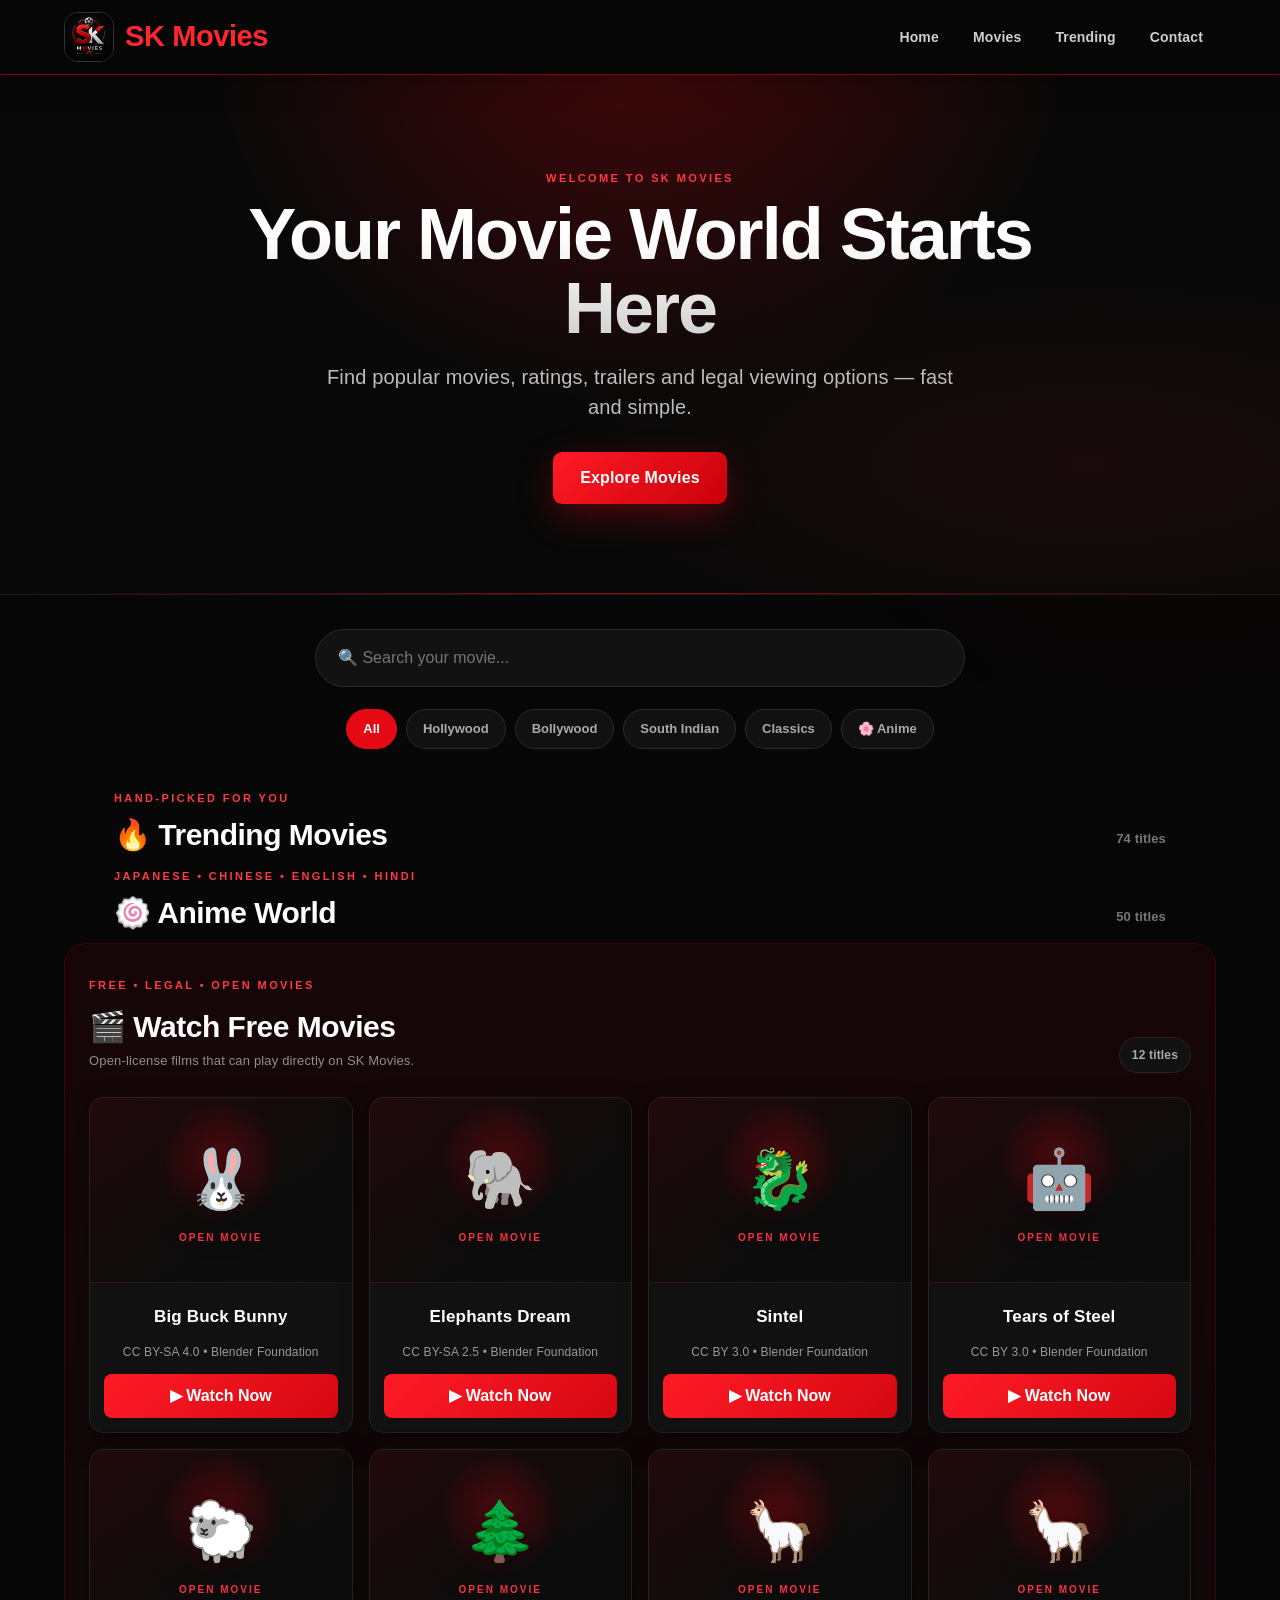
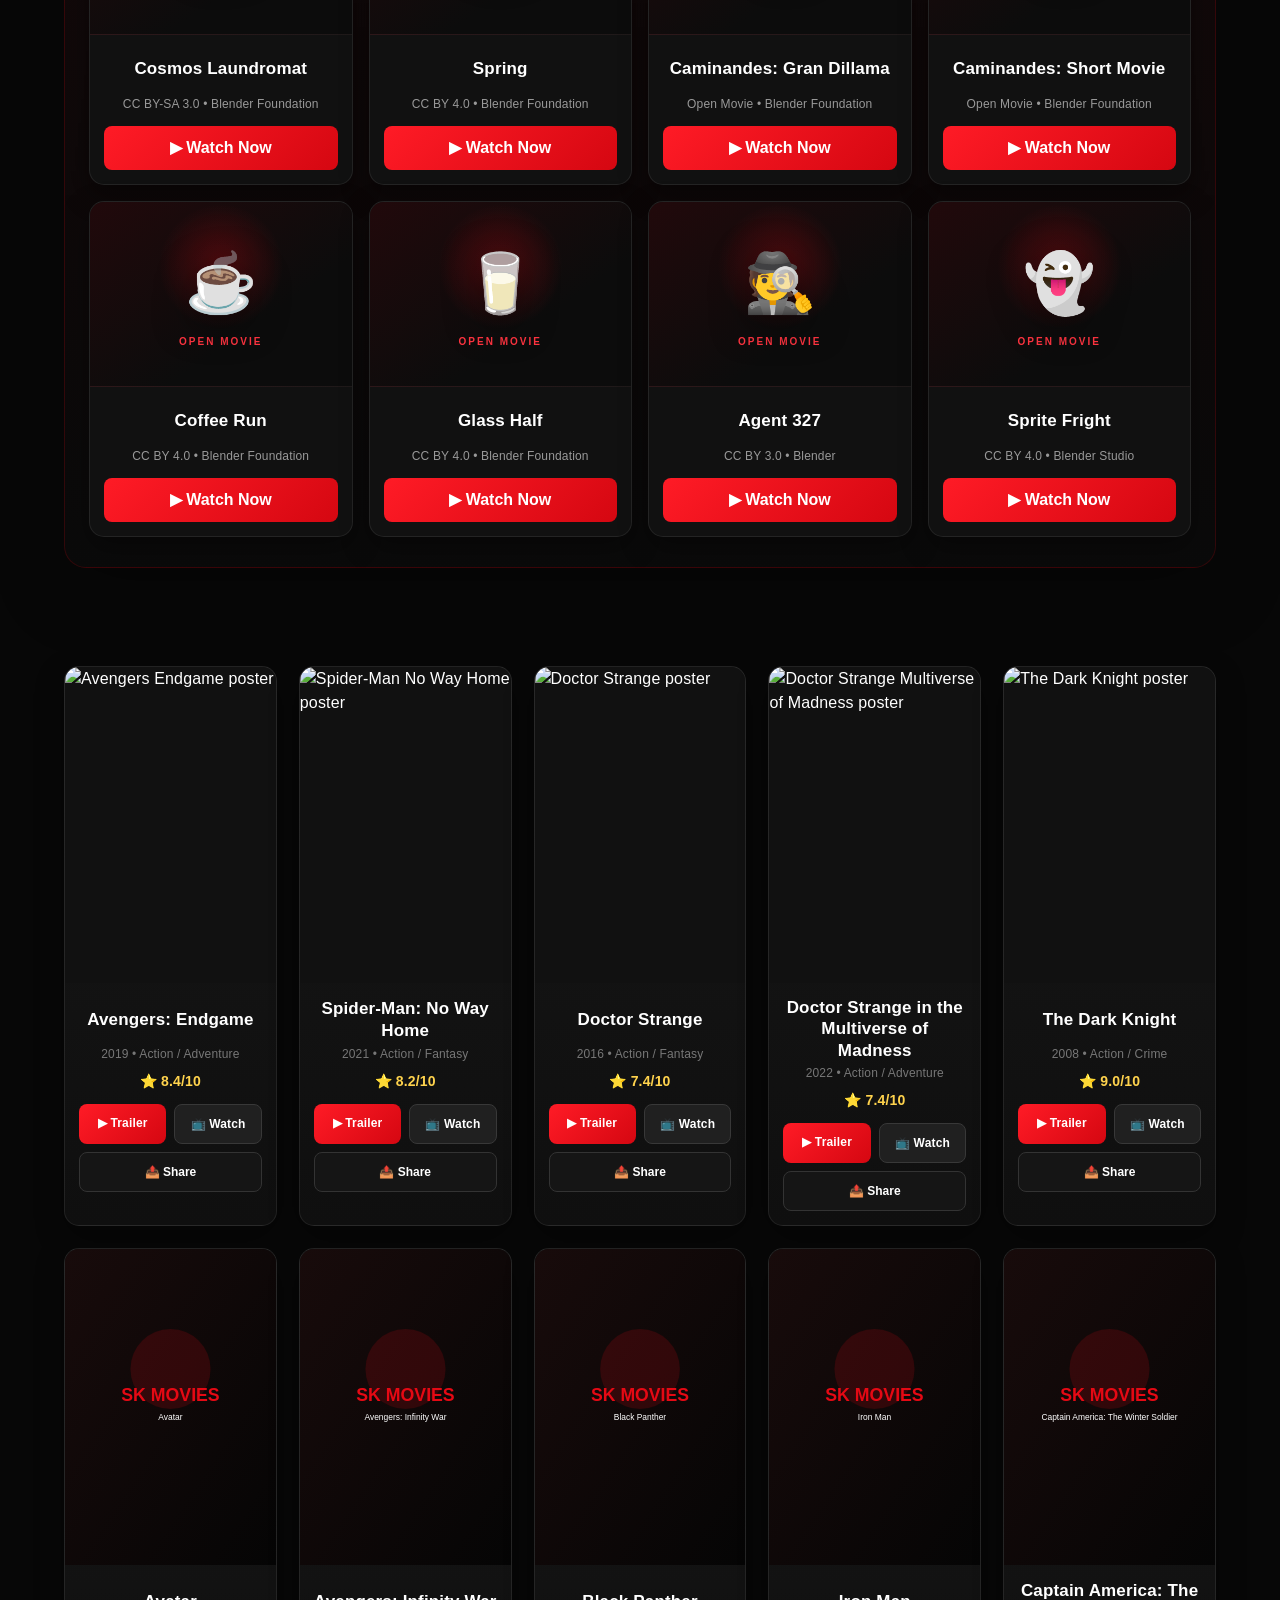
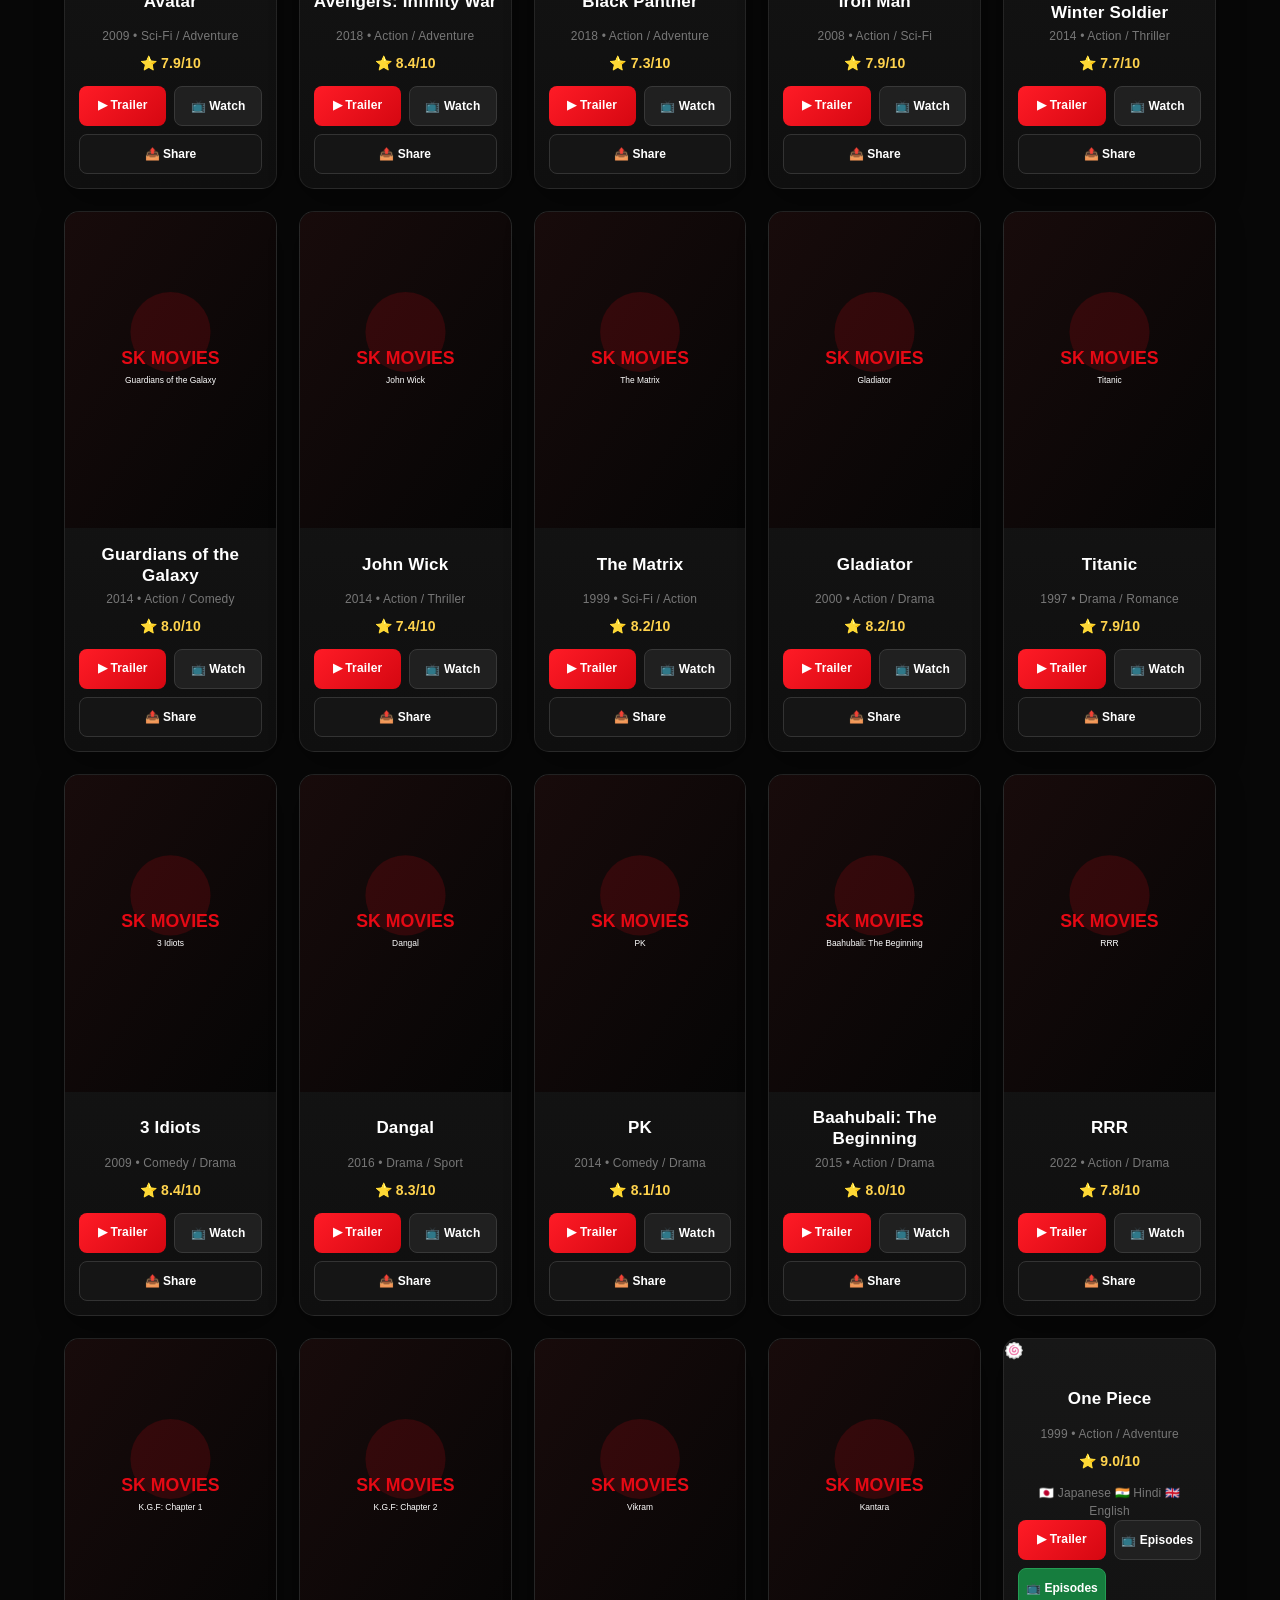
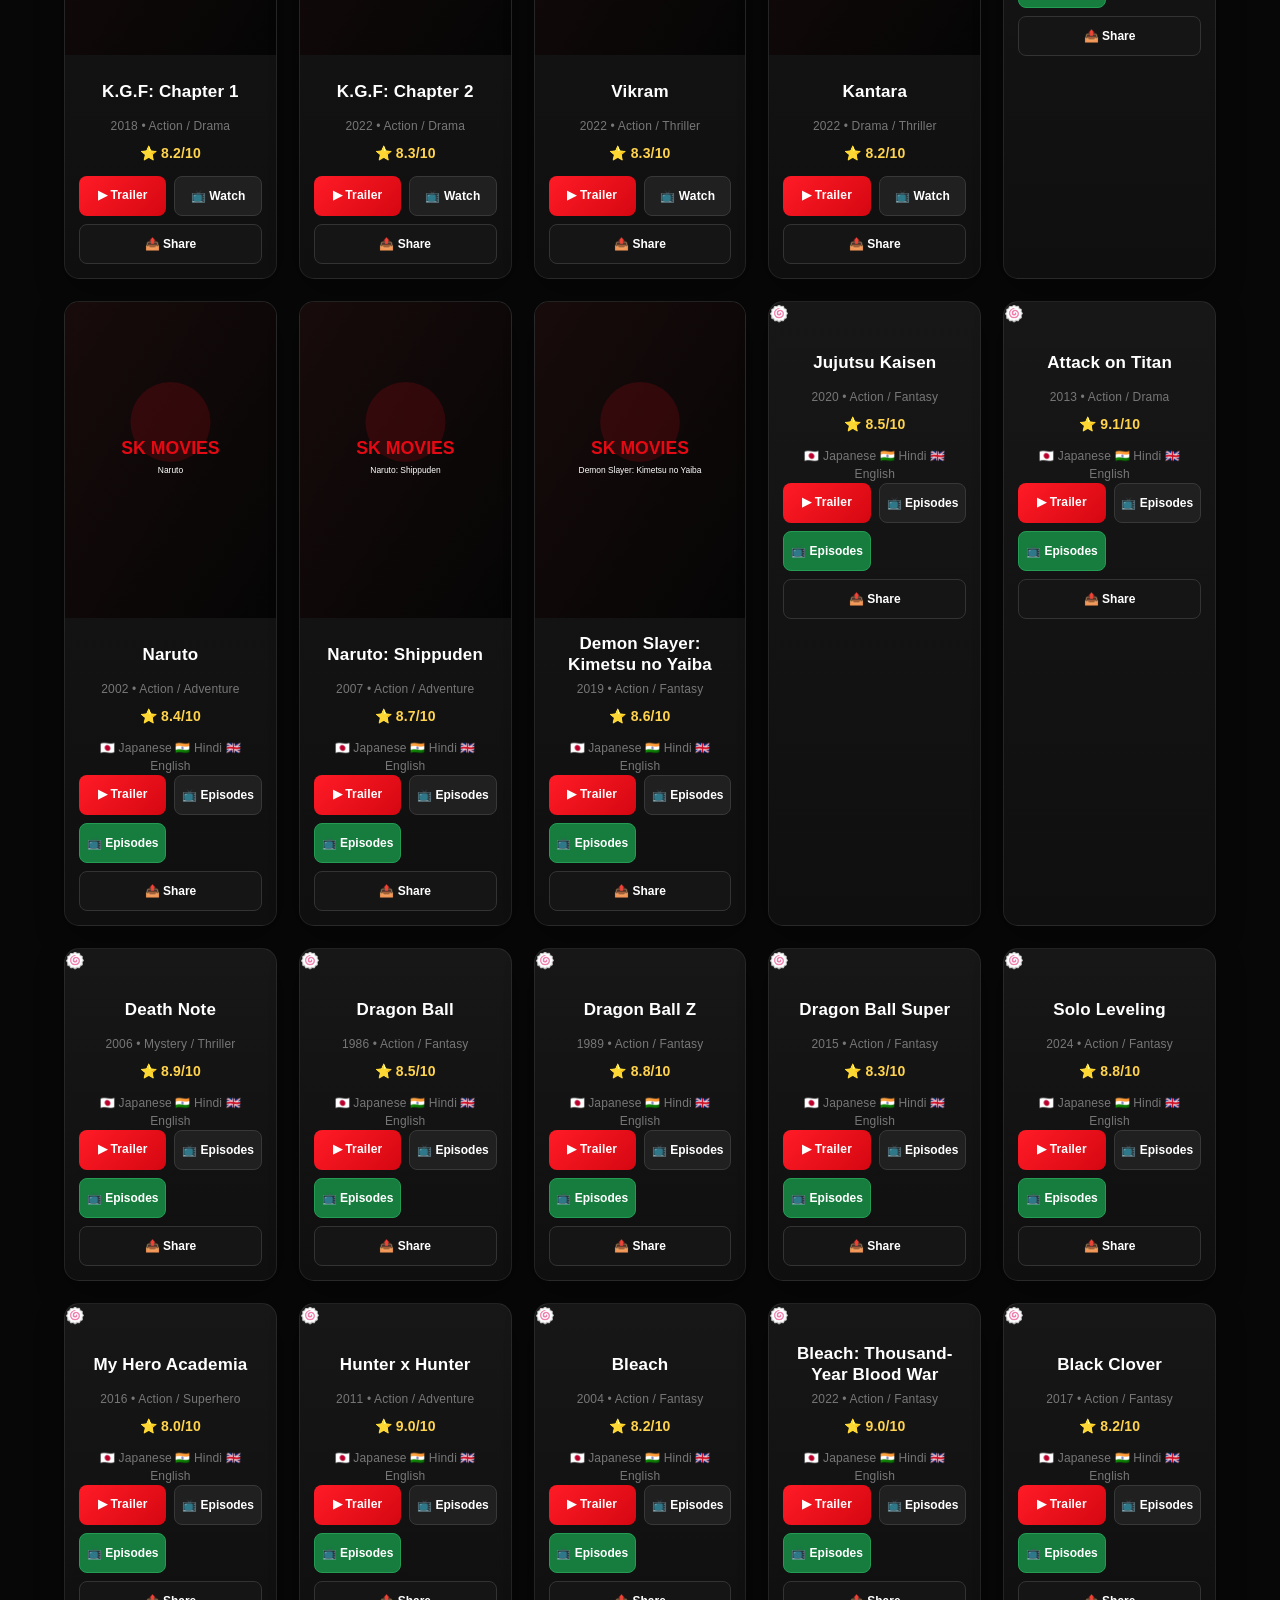
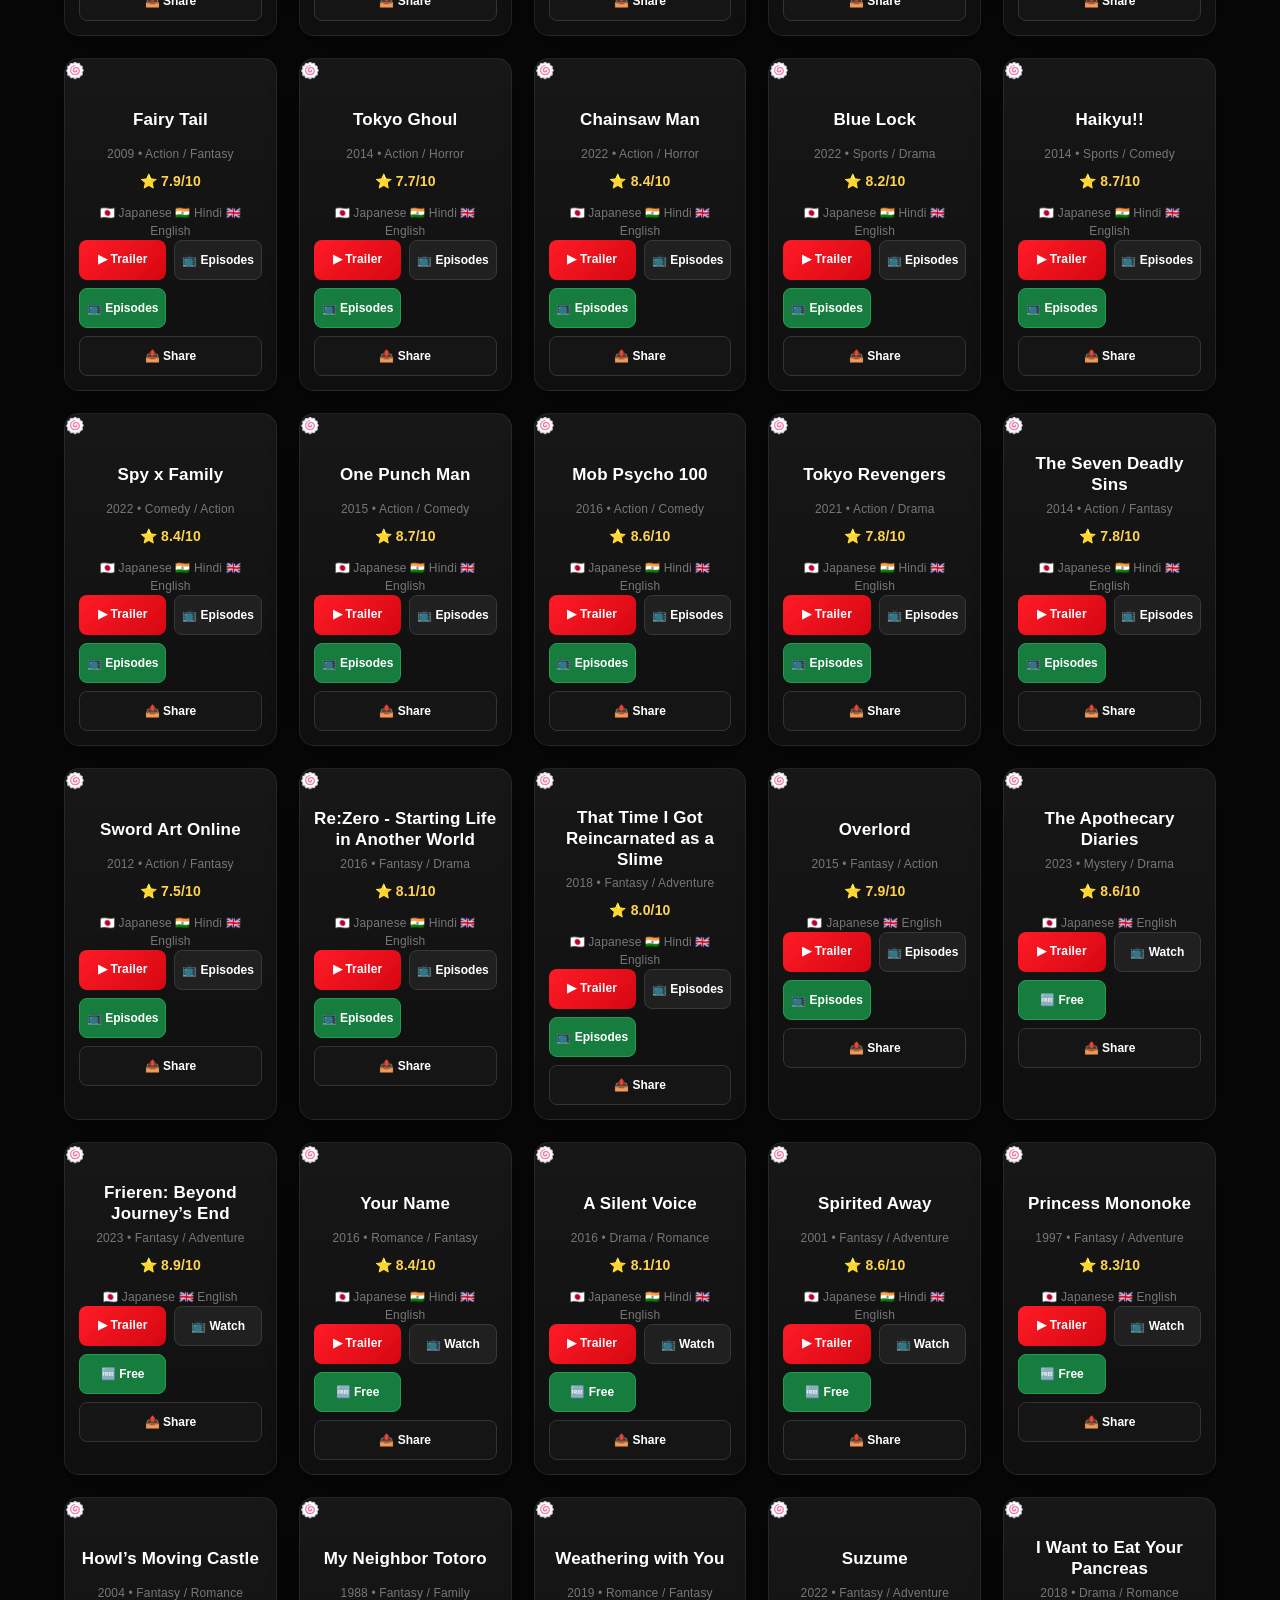
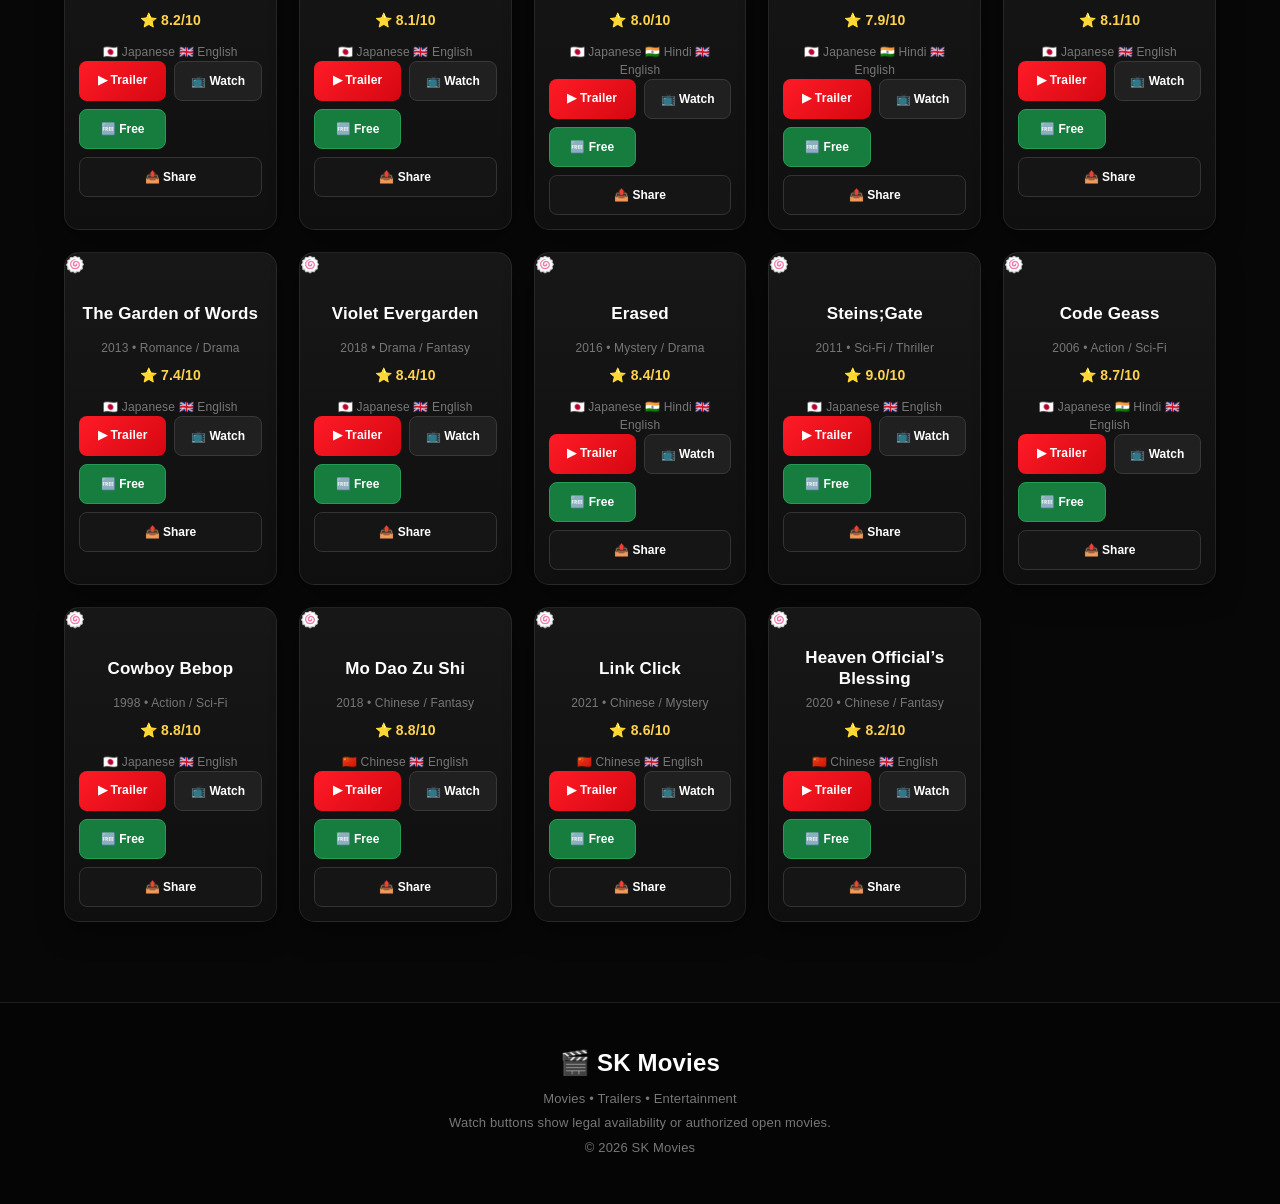
==== index.html @ 974fdc43 "Allow official Blender Video embeds for legal open movies" ====
<!DOCTYPE html>
<html lang="en">
<head>
<meta charset="UTF-8">
<meta name="viewport" content="width=device-width,initial-scale=1.0">
<meta name="description" content="SK Movies - discover movies, ratings, trailers and legal viewing options.">
<meta name="theme-color" content="#090909">
<meta http-equiv="Content-Security-Policy" content="default-src 'self'; img-src 'self' https://image.tmdb.org https://upload.wikimedia.org data:; style-src 'self'; script-src 'self'; connect-src 'self' https://video.blender.org; media-src 'self' https://interactive-examples.mdn.mozilla.net https://commons.wikimedia.org https://upload.wikimedia.org; frame-src https://video.blender.org; base-uri 'self'; frame-ancestors 'none'; form-action 'self'">
<title>SK Movies | Movies & Entertainment</title>
<link rel="stylesheet" href="style.css">
<link rel="stylesheet" href="professional.css">
</head>
<body id="top">
<header>
<a class="brand" href="#top" aria-label="SK Movies Home"><img src="images/ChatGPT Image Aug 7, 2026, 09_35_17 PM.png" alt="SK Movies Logo"><span>SK Movies</span></a>
<nav aria-label="Main navigation"><a href="#top">Home</a><a href="#movies">Movies</a><a href="#trending">Trending</a><a href="#contact">Contact</a></nav>
</header>
<section class="hero"><div class="hero-content"><span class="eyebrow">WELCOME TO SK MOVIES</span><h1>Your Movie World Starts Here</h1><p>Find popular movies, ratings, trailers and legal viewing options — fast and simple.</p><a href="#movies" class="hero-btn">Explore Movies</a></div></section>
<main>
<div class="search-box"><label for="search" class="sr-only">Search movies</label><input type="search" id="search" placeholder="🔍 Search your movie..." autocomplete="off"></div>
<div class="filters" aria-label="Movie categories"><button class="filter active" data-filter="all">All</button><button class="filter" data-filter="hollywood">Hollywood</button><button class="filter" data-filter="bollywood">Bollywood</button><button class="filter" data-filter="south">South Indian</button><button class="filter" data-filter="classic">Classics</button><button class="filter" data-filter="anime">🌸 Anime</button></div>
<div class="section-heading"><div><span class="eyebrow">HAND-PICKED FOR YOU</span><h2 id="trending">🔥 Trending Movies</h2></div><span class="movie-count" id="movie-count"></span></div>
<section class="movies" id="movies" aria-label="Movie list">
<article class="card" data-category="hollywood"><img loading="lazy" src="https://image.tmdb.org/t/p/w500/1or06FN3Dka5tukK1e9sl16pbiy.jpg" alt="Avengers Endgame poster"><div class="card-body"><h3>Avengers: Endgame</h3><p class="meta">2019 • Action / Adventure</p><p class="rating">⭐ 8.4/10</p><div class="btn-row"><a class="trailer-btn" href="https://www.youtube.com/results?search_query=Avengers+Endgame+Official+Trailer" target="_blank" rel="noopener noreferrer">▶ Trailer</a><a class="watch-btn" href="https://www.justwatch.com/pk/search?q=Avengers%20Endgame" target="_blank" rel="noopener noreferrer">📺 Watch</a></div></div></article>
<article class="card" data-category="hollywood"><img loading="lazy" src="https://image.tmdb.org/t/p/w500/1g0dhYtq4irTY1GPXvft6k4YLjm.jpg" alt="Spider-Man No Way Home poster"><div class="card-body"><h3>Spider-Man: No Way Home</h3><p class="meta">2021 • Action / Fantasy</p><p class="rating">⭐ 8.2/10</p><div class="btn-row"><a class="trailer-btn" href="https://www.youtube.com/results?search_query=Spider-Man+No+Way+Home+Official+Trailer" target="_blank" rel="noopener noreferrer">▶ Trailer</a><a class="watch-btn" href="https://www.justwatch.com/pk/search?q=Spider-Man%20No%20Way%20Home" target="_blank" rel="noopener noreferrer">📺 Watch</a></div></div></article>
<article class="card" data-category="hollywood"><img loading="lazy" src="https://image.tmdb.org/t/p/w500/mzPnP190YLV4KFL3ZgsP7AsPEd2.jpg" alt="Doctor Strange poster"><div class="card-body"><h3>Doctor Strange</h3><p class="meta">2016 • Action / Fantasy</p><p class="rating">⭐ 7.4/10</p><div class="btn-row"><a class="trailer-btn" href="https://www.youtube.com/results?search_query=Doctor+Strange+2016+Official+Trailer" target="_blank" rel="noopener noreferrer">▶ Trailer</a><a class="watch-btn" href="https://www.justwatch.com/pk/search?q=Doctor%20Strange" target="_blank" rel="noopener noreferrer">📺 Watch</a></div></div></article>
<article class="card" data-category="hollywood"><img loading="lazy" src="https://image.tmdb.org/t/p/w500/9Gtg2DzBhmYamXBS1hKAhiwbBKS.jpg" alt="Doctor Strange Multiverse of Madness poster"><div class="card-body"><h3>Doctor Strange in the Multiverse of Madness</h3><p class="meta">2022 • Action / Adventure</p><p class="rating">⭐ 7.4/10</p><div class="btn-row"><a class="trailer-btn" href="https://www.youtube.com/results?search_query=Doctor+Strange+Multiverse+of+Madness+Official+Trailer" target="_blank" rel="noopener noreferrer">▶ Trailer</a><a class="watch-btn" href="https://www.justwatch.com/pk/search?q=Doctor%20Strange%20Multiverse%20of%20Madness" target="_blank" rel="noopener noreferrer">📺 Watch</a></div></div></article>
<article class="card" data-category="hollywood classic"><img loading="lazy" src="https://image.tmdb.org/t/p/w500/qJ2tW6WMUDux911r6m7haRef0WH.jpg" alt="The Dark Knight poster"><div class="card-body"><h3>The Dark Knight</h3><p class="meta">2008 • Action / Crime</p><p class="rating">⭐ 9.0/10</p><div class="btn-row"><a class="trailer-btn" href="https://www.youtube.com/results?search_query=The+Dark+Knight+Official+Trailer" target="_blank" rel="noopener noreferrer">▶ Trailer</a><a class="watch-btn" href="https://www.justwatch.com/pk/search?q=The%20Dark%20Knight" target="_blank" rel="noopener noreferrer">📺 Watch</a></div></div></article>
</section>
<div id="no-results" class="no-results" hidden>No movies found.</div>
</main>
<footer id="contact"><h2>🎬 SK Movies</h2><p>Movies • Trailers • Entertainment</p><p>Watch buttons show legal availability or authorized open movies.</p><p>© 2026 SK Movies</p></footer>
<script src="script.js" defer></script>
</body>
</html>
---- style.css ----
*{margin:0;padding:0;box-sizing:border-box}html{scroll-behavior:smooth}body{background:#080808;color:#fff;font-family:Arial,Helvetica,sans-serif;line-height:1.5;overflow-x:hidden}body:before{content:"";position:fixed;inset:0;pointer-events:none;background:radial-gradient(circle at 20% 10%,rgba(229,9,20,.08),transparent 28%),radial-gradient(circle at 90% 40%,rgba(229,9,20,.05),transparent 30%);z-index:-1}a{color:inherit}button,input{font:inherit}header{display:flex;justify-content:space-between;align-items:center;padding:12px clamp(16px,5vw,70px);background:rgba(7,7,7,.94);backdrop-filter:blur(14px);position:sticky;top:0;z-index:1000;border-bottom:1px solid rgba(229,9,20,.55);box-shadow:0 8px 30px rgba(0,0,0,.25)}.brand{display:flex;align-items:center;gap:11px;text-decoration:none;color:#ff2630;font-size:29px;font-weight:900}.brand img{width:50px;height:50px;border-radius:14px;object-fit:cover;border:1px solid #333}.brand span{white-space:nowrap}nav{display:flex;gap:8px}nav a{text-decoration:none;color:#cfcfcf;font-size:14px;font-weight:700;padding:9px 13px;border-radius:22px}nav a:hover{color:#fff;background:#171717}.hero{min-height:510px;display:flex;justify-content:center;align-items:center;text-align:center;padding:70px 20px;position:relative;overflow:hidden;background:radial-gradient(circle at 50% 0%,rgba(229,9,20,.22),transparent 35%),linear-gradient(145deg,#160304,#0b0b0b 52%,#090909);border-bottom:1px solid #1d1d1d}.hero-content{max-width:850px}.eyebrow{display:inline-block;color:#ff3a43;font-weight:900;letter-spacing:2.4px;font-size:11px;margin-bottom:12px}.hero h1{font-size:clamp(38px,7vw,72px);line-height:1.02;letter-spacing:-2px;margin-bottom:17px;background:linear-gradient(180deg,#fff 25%,#cfcfcf);-webkit-background-clip:text;background-clip:text;color:transparent}.hero h1+h1{display:none}.hero p{font-size:clamp(15px,2.4vw,20px);color:#bdbdbd;max-width:650px;margin:0 auto 30px}.hero-btn{display:inline-flex;background:#e50914;color:#fff;text-decoration:none;padding:14px 27px;border-radius:9px;font-weight:800;box-shadow:0 12px 35px rgba(229,9,20,.3)}main{max-width:1300px;margin:auto}.search-box{text-align:center;padding:34px 20px 14px}.search-box input{width:min(92%,650px);padding:16px 22px;border:1px solid #2c2c2c;border-radius:30px;background:#111;color:#fff;outline:none;font-size:16px}.search-box input:focus{border-color:#e50914;box-shadow:0 0 0 4px rgba(229,9,20,.1)}.filters{display:flex;justify-content:center;gap:9px;flex-wrap:wrap;padding:8px 16px 26px}.filter{border:1px solid #2b2b2b;background:#111;color:#aaa;padding:9px 16px;border-radius:24px;cursor:pointer;font-weight:800;font-size:13px}.filter:hover{color:#fff}.filter.active{background:#e50914;border-color:#e50914;color:#fff}.section-heading{display:flex;align-items:flex-end;justify-content:space-between;max-width:1180px;margin:4px auto 0;padding:0 5%}.section-heading h2{font-size:30px;line-height:1.15}.movie-count{color:#777;font-size:13px;font-weight:700;padding-bottom:4px}.movies{display:grid;grid-template-columns:repeat(auto-fit,minmax(205px,1fr));gap:22px;padding:28px 5% 70px}.card{background:linear-gradient(180deg,#171717,#111);border:1px solid #252525;border-radius:15px;overflow:hidden;transition:.25s;box-shadow:0 10px 28px rgba(0,0,0,.35);position:relative}.card:hover{transform:translateY(-7px);border-color:rgba(229,9,20,.75);box-shadow:0 18px 42px rgba(0,0,0,.55)}.card[hidden]{display:none}.card img{display:block;width:100%;aspect-ratio:2/3;object-fit:cover;background:#111}.card-body{padding:14px}.card h3{font-size:17px;text-align:center;line-height:1.25;min-height:45px;display:flex;align-items:center;justify-content:center}.meta{color:#777;font-size:12px;text-align:center;min-height:18px;margin-top:3px}.rating{color:#ffd34d;font-size:14px;font-weight:800;margin:8px 0 12px;text-align:center}.btn-row{display:grid;grid-template-columns:1fr 1fr;gap:8px}.trailer-btn,.watch-btn,.share-btn,.free-watch-btn{display:block;width:100%;padding:10px 5px;color:#fff;text-decoration:none;text-align:center;border-radius:8px;font-weight:800;font-size:12px}.trailer-btn{background:#e50914}.watch-btn{background:#202020;border:1px solid #383838}.share-btn{grid-column:1/-1;background:#151515;border:1px solid #333;cursor:pointer}.free-watch-btn{background:#167d3e;border:1px solid #249c54;cursor:pointer}.free-watch-btn:hover{background:#1b9a4e}.share-btn:hover{background:#222;border-color:#e50914}.no-results{text-align:center;color:#888;padding:0 20px 70px;font-size:17px}.no-results:before{content:"🎬";display:block;font-size:30px;margin-bottom:8px}footer{text-align:center;background:#050505;border-top:1px solid #1d1d1d;padding:42px 20px;color:#777}footer h2{color:#fff;margin-bottom:8px;font-size:24px}footer p{margin:5px 0;font-size:13px}.sr-only{position:absolute;width:1px;height:1px;padding:0;margin:-1px;overflow:hidden;clip:rect(0,0,0,0);white-space:nowrap;border:0}.share-modal{display:none;position:fixed;inset:0;z-index:3000;background:rgba(0,0,0,.78);backdrop-filter:blur(6px);align-items:center;justify-content:center;padding:20px}.share-modal.show{display:flex}.share-box{width:min(430px,100%);background:#141414;border:1px solid #333;border-radius:18px;padding:24px;box-shadow:0 25px 80px rgba(0,0,0,.7);position:relative}.share-box h3{font-size:22px;margin-bottom:5px}.share-box p{color:#bbb;margin-bottom:18px;padding-right:25px}.share-box small{display:block;color:#666;margin-top:16px;text-align:center}.share-close{position:absolute;right:12px;top:10px;width:36px;height:36px;border:0;border-radius:50%;background:#222;color:#fff;font-size:25px;cursor:pointer}.share-grid{display:grid;grid-template-columns:1fr 1fr;gap:10px}.share-grid a,.share-grid button{border:1px solid #333;background:#1d1d1d;color:#fff;border-radius:10px;padding:12px 8px;text-align:center;text-decoration:none;cursor:pointer;font-weight:800}.share-grid a:hover,.share-grid button:hover{border-color:#e50914;background:#252525}.contact-section{max-width:1180px;margin:0 auto;padding:20px 5% 70px}.contact-grid{display:grid;grid-template-columns:repeat(2,minmax(0,1fr));gap:16px;margin-top:24px}.contact-card{display:flex;flex-direction:column;gap:5px;padding:20px;border:1px solid #292929;border-radius:14px;background:linear-gradient(180deg,#171717,#101010);text-decoration:none;transition:.2s}.contact-card strong{font-size:17px}.contact-card span{color:#999;font-size:13px}.contact-card:hover{border-color:#e50914;transform:translateY(-3px)}.sk-legal-section{margin:8px 5% 70px}.sk-legal-head{display:flex;justify-content:space-between;align-items:flex-end;gap:16px;margin:0 0 18px}.sk-legal-head h2{font-size:30px;line-height:1.15;margin:4px 0 0}.sk-legal-head p{color:#777;font-size:13px;margin:0 0 3px}.sk-legal-grid{display:grid;grid-template-columns:repeat(4,minmax(0,1fr));gap:18px}.sk-legal-card{background:linear-gradient(180deg,#171717,#101010);border:1px solid #292929;border-radius:15px;overflow:hidden;box-shadow:0 10px 28px rgba(0,0,0,.35);transition:.25s}.sk-legal-card:hover{transform:translateY(-5px);border-color:rgba(229,9,20,.75);box-shadow:0 16px 35px rgba(0,0,0,.5)}.sk-legal-art{height:190px;display:flex;align-items:center;justify-content:center;flex-direction:column;background:radial-gradient(circle at 50% 35%,#431016 0,#18090b 45%,#0c0c0c 100%);font-size:58px}.sk-legal-art span{font-size:11px;letter-spacing:2px;color:#ff3440;margin-top:8px;font-weight:800;text-transform:uppercase}.sk-legal-body{padding:14px}.sk-legal-body h3{margin:0 0 7px;font-size:17px;line-height:1.2;text-align:center;min-height:40px;display:flex;align-items:center;justify-content:center}.sk-legal-meta{margin:0 0 12px;color:#999;font-size:12px;text-align:center;min-height:18px}.sk-legal-watch{width:100%;border:0;border-radius:8px;background:#e50914;color:#fff;padding:10px;font-weight:800;cursor:pointer}.sk-legal-watch:hover{background:#ff1b26}.sk-legal-player{display:none;position:fixed;inset:0;z-index:9999;background:rgba(0,0,0,.94);padding:14px;align-items:center;justify-content:center}.sk-legal-player.show{display:flex}.sk-legal-box{width:min(1000px,100%);max-height:95vh;overflow:auto;background:#111;border:1px solid #333;border-radius:14px;padding:14px;position:relative;box-shadow:0 25px 80px rgba(0,0,0,.8)}.sk-legal-box h2{margin:0 45px 10px;font-size:22px}.sk-legal-box video{display:block;width:100%;max-height:70vh;background:#000;border-radius:9px}.sk-legal-close{position:absolute;right:10px;top:9px;width:38px;height:38px;border:0;border-radius:50%;background:#272727;color:#fff;font-size:24px;cursor:pointer}.sk-legal-credit{margin:10px 0 0;color:#888;font-size:12px}.sk-legal-error{display:none;margin:10px 0 0;padding:10px;border-radius:9px;background:#2a0b0d;border:1px solid #6b151b;color:#ffb3b8;font-size:12px}@media(max-width:900px){.movies{grid-template-columns:repeat(3,minmax(0,1fr))}.sk-legal-grid{grid-template-columns:repeat(3,minmax(0,1fr))}}@media(max-width:700px){header{padding:9px 13px;flex-direction:column;gap:8px}.brand{font-size:24px}.brand img{width:43px;height:43px}nav{width:100%;justify-content:center;gap:3px}nav a{font-size:12px;padding:7px 10px}.hero{min-height:390px;padding:50px 16px}.hero h1{letter-spacing:-1px}.search-box{padding-top:25px}.section-heading{padding:0 15px}.section-heading h2{font-size:23px}.movies{grid-template-columns:repeat(2,minmax(0,1fr));gap:13px;padding:24px 11px 50px}.card{border-radius:12px}.card-body{padding:9px}.card h3{font-size:14px;min-height:44px}.meta{font-size:10px}.rating{font-size:12px}.trailer-btn,.watch-btn,.share-btn,.free-watch-btn{font-size:10px;padding:9px 2px}.filter{font-size:11px;padding:8px 11px}.contact-grid{grid-template-columns:1fr}.contact-section{padding-bottom:50px}.sk-legal-section{margin:4px 11px 50px}.sk-legal-head{align-items:flex-start;flex-direction:column;gap:3px}.sk-legal-head h2{font-size:23px}.sk-legal-grid{grid-template-columns:repeat(2,minmax(0,1fr));gap:13px}.sk-legal-art{height:155px;font-size:46px}.sk-legal-body{padding:10px}.sk-legal-body h3{font-size:14px;min-height:36px}.sk-legal-meta{font-size:10px}.sk-legal-watch{font-size:11px;padding:9px 4px}.sk-legal-box{padding:10px}.sk-legal-box h2{font-size:18px}.sk-legal-player{padding:8px}}@media(max-width:380px){nav a{padding:7px 8px}.btn-row{grid-template-columns:1fr}.trailer-btn,.watch-btn,.share-btn,.free-watch-btn{font-size:11px}.share-grid{grid-template-columns:1fr}.sk-legal-grid{grid-template-columns:1fr 1fr;gap:9px}.sk-legal-art{height:140px}.sk-legal-body h3{font-size:13px}.sk-legal-watch{font-size:10px}}
---- professional.css ----
/* Final visual polish — loaded after style.css */
:root{--sk-red:#e50914;--sk-red-soft:#ff3340;--sk-bg:#070707;--sk-panel:#121212;--sk-line:rgba(255,255,255,.08)}
body{background:var(--sk-bg);letter-spacing:.01em}
header{min-height:68px}
.brand span{letter-spacing:-.4px}
.hero{min-height:520px;background:radial-gradient(ellipse at 50% -10%,rgba(229,9,20,.28),transparent 48%),radial-gradient(ellipse at 85% 75%,rgba(255,45,55,.07),transparent 35%),#080808}
.hero:after{content:"";position:absolute;inset:auto 0 0;height:1px;background:linear-gradient(90deg,transparent,var(--sk-red),transparent);opacity:.65}
.hero-content{position:relative;z-index:1}
.hero-btn{transition:transform .2s,box-shadow .2s;background:linear-gradient(135deg,#ff1b26,#c9000a)}
.hero-btn:hover{transform:translateY(-2px);box-shadow:0 15px 40px rgba(229,9,20,.4)}
.search-box{position:relative;z-index:2}
.search-box input{background:rgba(20,20,20,.9);border-color:#2b2b2b;box-shadow:0 12px 35px rgba(0,0,0,.2)}
.filters{position:relative;z-index:2}
.filter{transition:.2s}
.filter:hover{transform:translateY(-1px);border-color:#444}
.section-heading{margin-top:10px}
.section-heading h2,.sk-legal-head h2{letter-spacing:-.5px}
.card{border-color:var(--sk-line);background:linear-gradient(180deg,#171717,#0f0f0f)}
.card img{transition:transform .35s,filter .35s}
.card:hover img{transform:scale(1.025);filter:saturate(1.08)}
.trailer-btn,.sk-legal-watch{background:linear-gradient(135deg,#ff1b26,#d50711)}
.watch-btn{transition:.2s}
.watch-btn:hover{border-color:#666;background:#292929}
.sk-legal-section{margin-top:12px;padding:28px 24px 30px;border:1px solid rgba(229,9,20,.18);border-radius:22px;background:linear-gradient(180deg,rgba(30,6,8,.72),rgba(11,11,11,.92));box-shadow:0 20px 70px rgba(0,0,0,.25)}
.sk-legal-head{margin-bottom:24px}
.sk-legal-head h2{margin-top:5px}
.sk-legal-sub{color:#8f8f8f!important;font-size:13px;margin-top:6px!important}
.sk-legal-count{padding:8px 12px;border:1px solid #302020;border-radius:999px;color:#aaa;background:#111;font-size:12px;font-weight:800;white-space:nowrap}
.sk-legal-grid{grid-template-columns:repeat(4,minmax(0,1fr));gap:16px}
.sk-legal-card{border-color:rgba(255,255,255,.08);background:#111;transition:transform .22s,border-color .22s,box-shadow .22s}
.sk-legal-card:hover{transform:translateY(-6px);border-color:rgba(229,9,20,.7)}
.sk-legal-art{height:185px;background:radial-gradient(circle at 50% 35%,rgba(229,9,20,.3),transparent 35%),linear-gradient(145deg,#21090b,#0c0c0c 65%);border-bottom:1px solid rgba(255,255,255,.06)}
.sk-legal-art div{filter:drop-shadow(0 8px 18px rgba(0,0,0,.55))}
.sk-legal-art span{font-size:10px}
.sk-legal-body h3{font-weight:850}
.sk-legal-meta{line-height:1.35}
.sk-legal-watch{transition:.2s}
.sk-legal-watch:hover{transform:translateY(-1px);box-shadow:0 8px 22px rgba(229,9,20,.22)}
.sk-legal-player{backdrop-filter:blur(10px)}
.sk-legal-box{background:linear-gradient(180deg,#151515,#0c0c0c);border-color:#343434}
.sk-legal-box video{outline:1px solid #242424}
footer{margin-top:10px}
@media(max-width:900px){.sk-legal-section{margin-left:3%;margin-right:3%}.sk-legal-grid{grid-template-columns:repeat(3,minmax(0,1fr))}}
@media(max-width:700px){.hero{min-height:430px}.sk-legal-section{margin:8px 11px 45px;padding:20px 12px 22px;border-radius:17px}.sk-legal-grid{grid-template-columns:repeat(2,minmax(0,1fr));gap:11px}.sk-legal-art{height:150px}.sk-legal-count{align-self:flex-start}.sk-legal-head{margin-bottom:18px}}
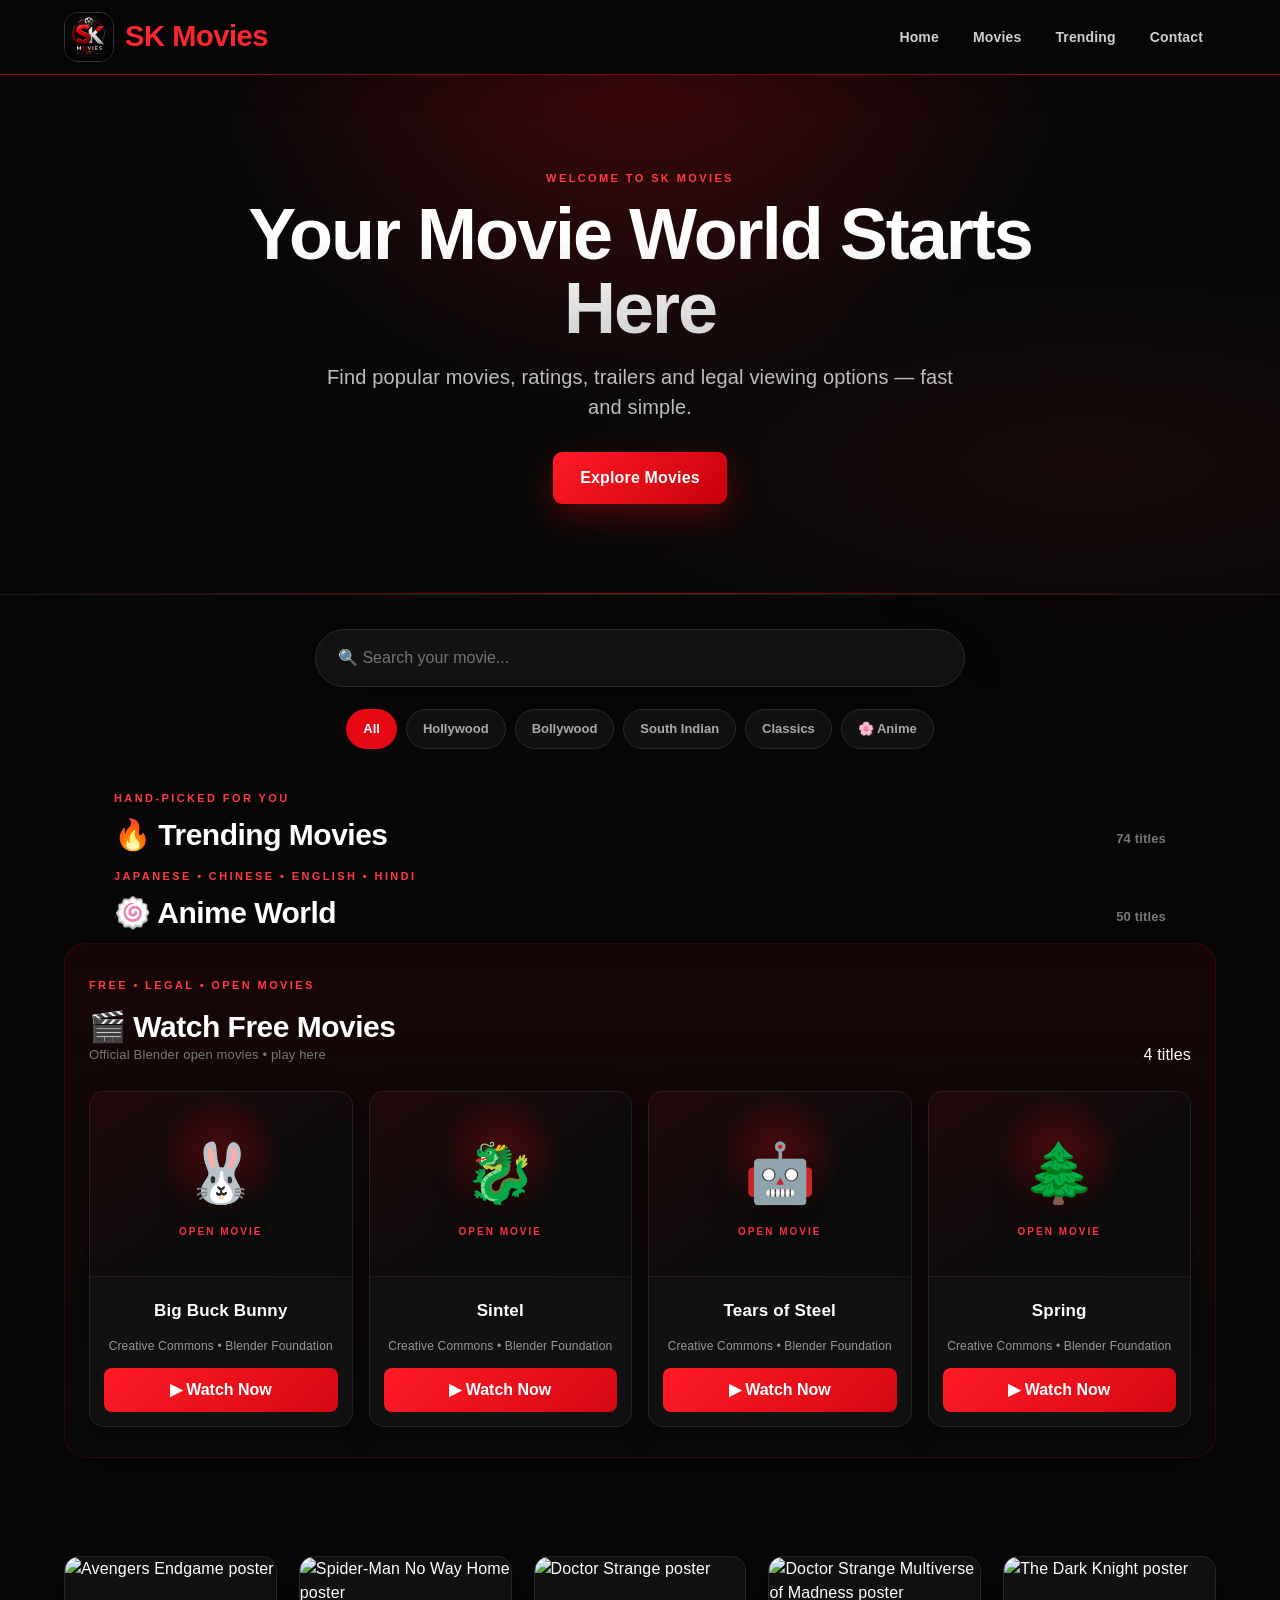
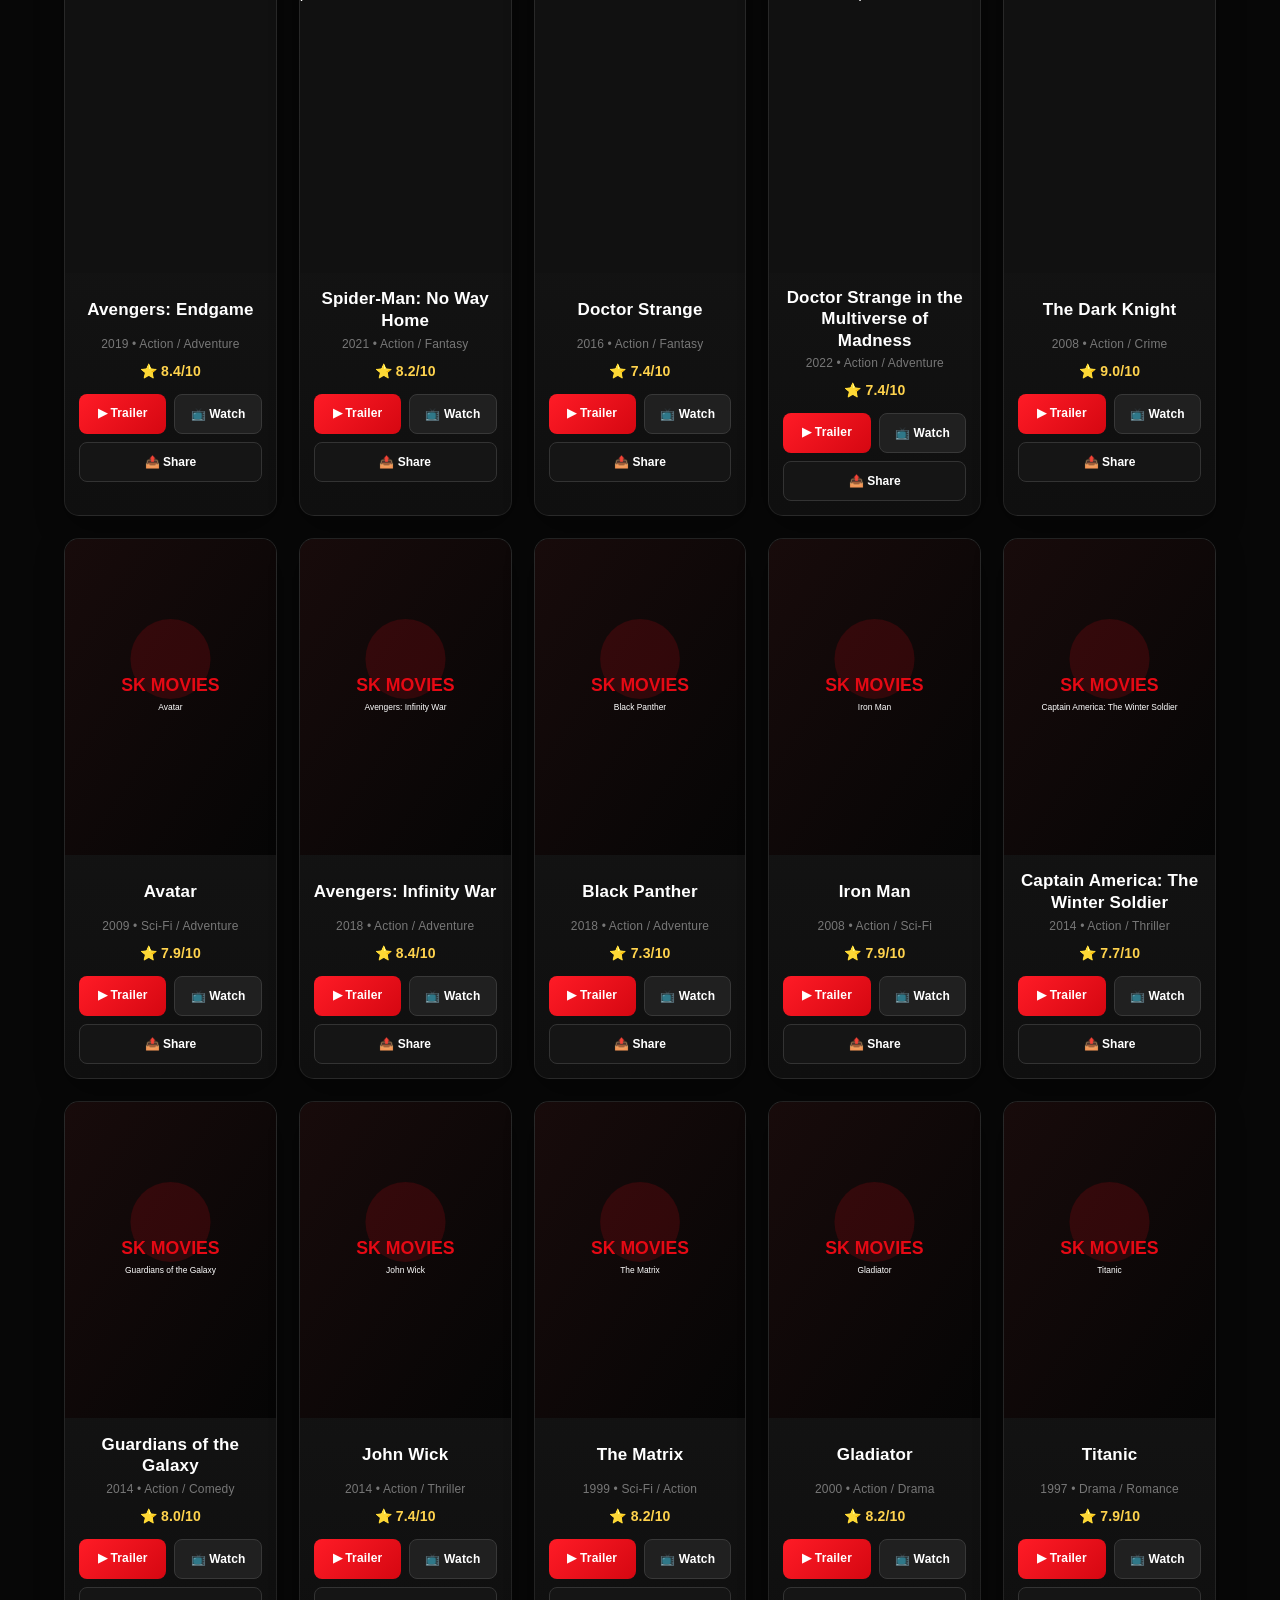
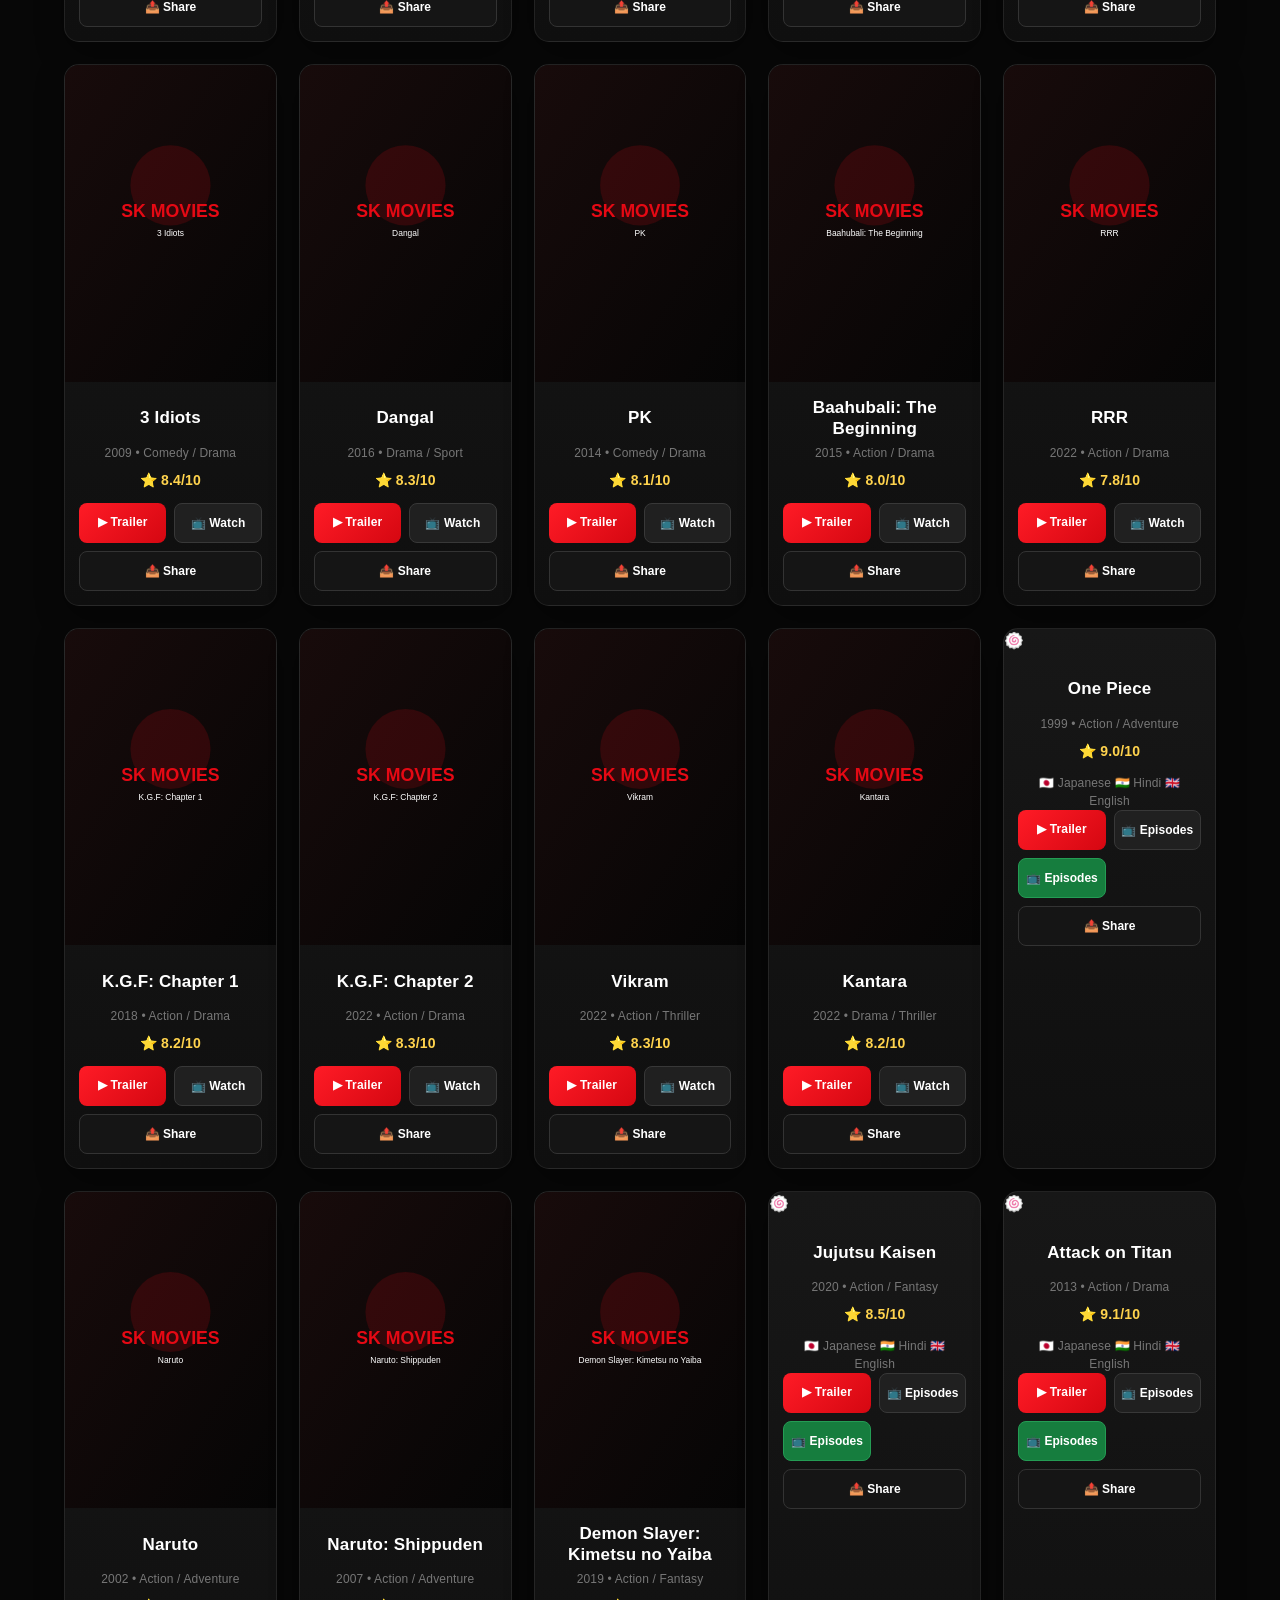
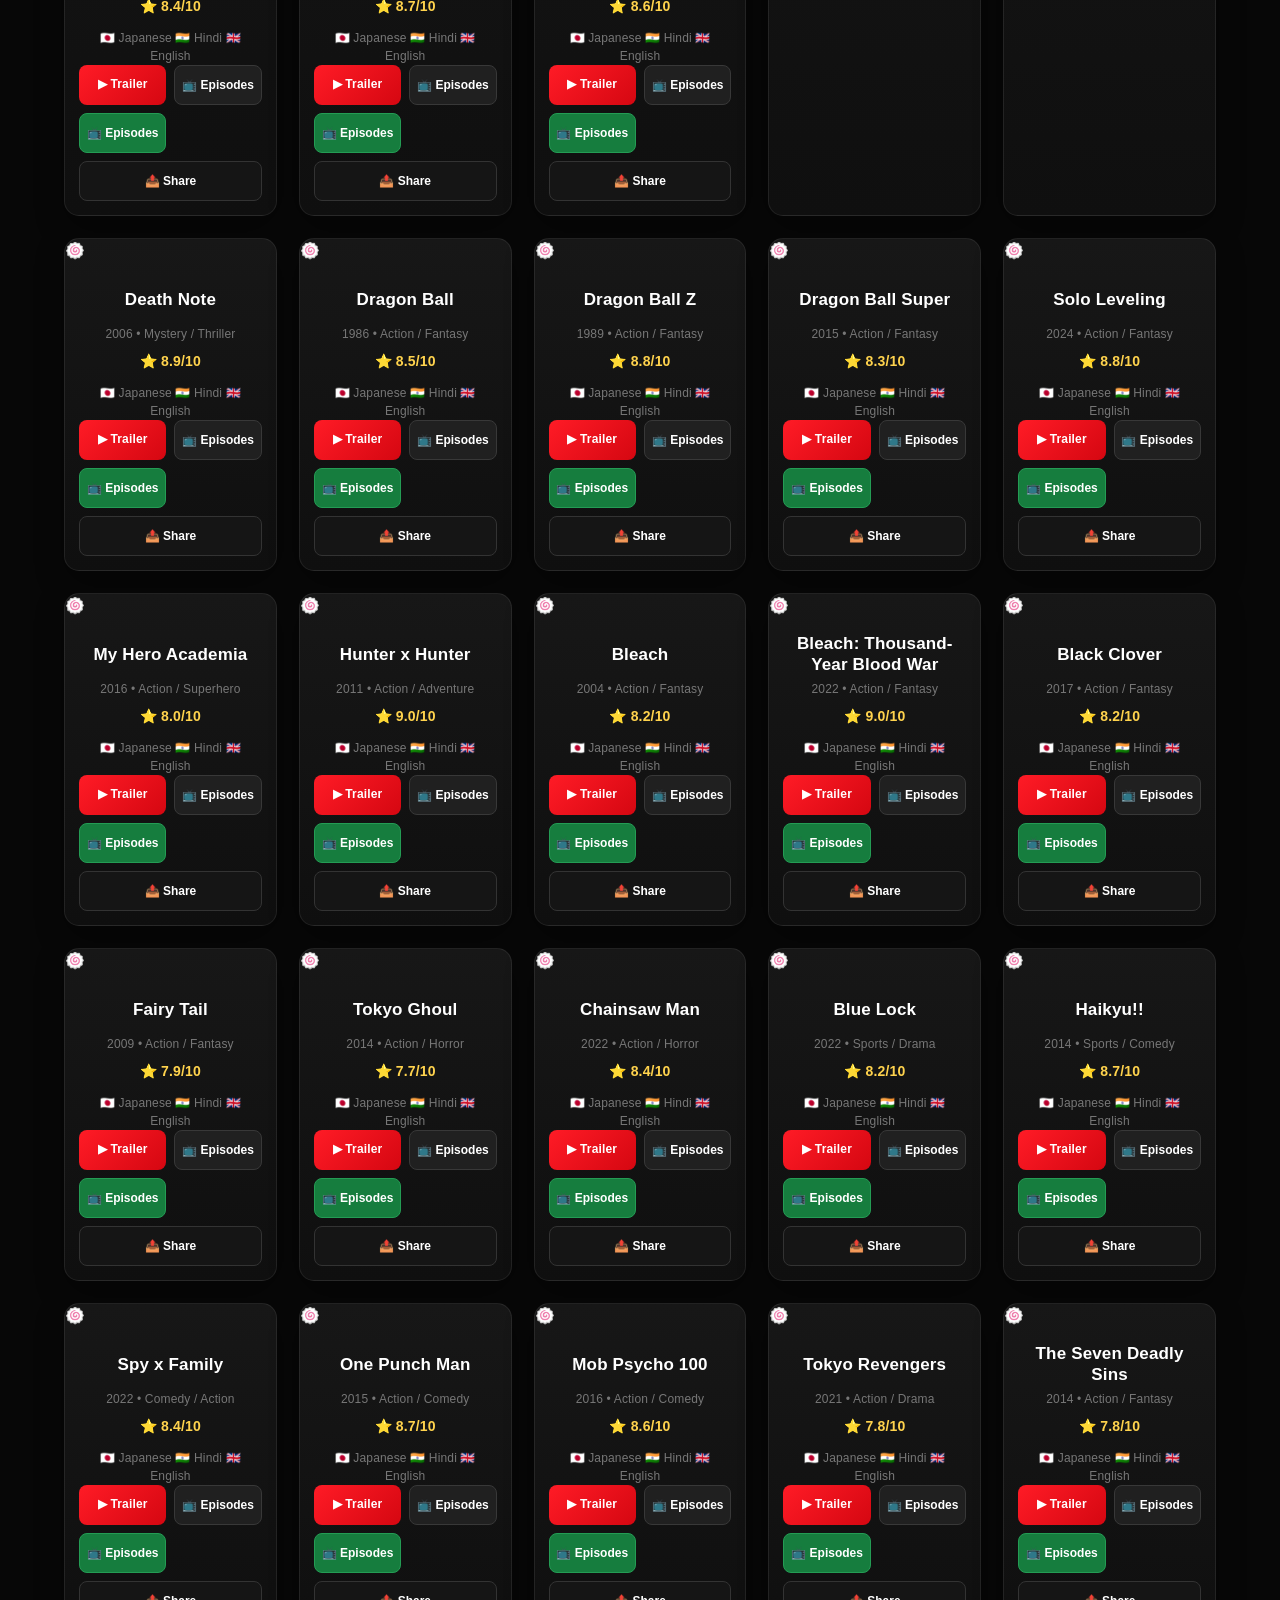
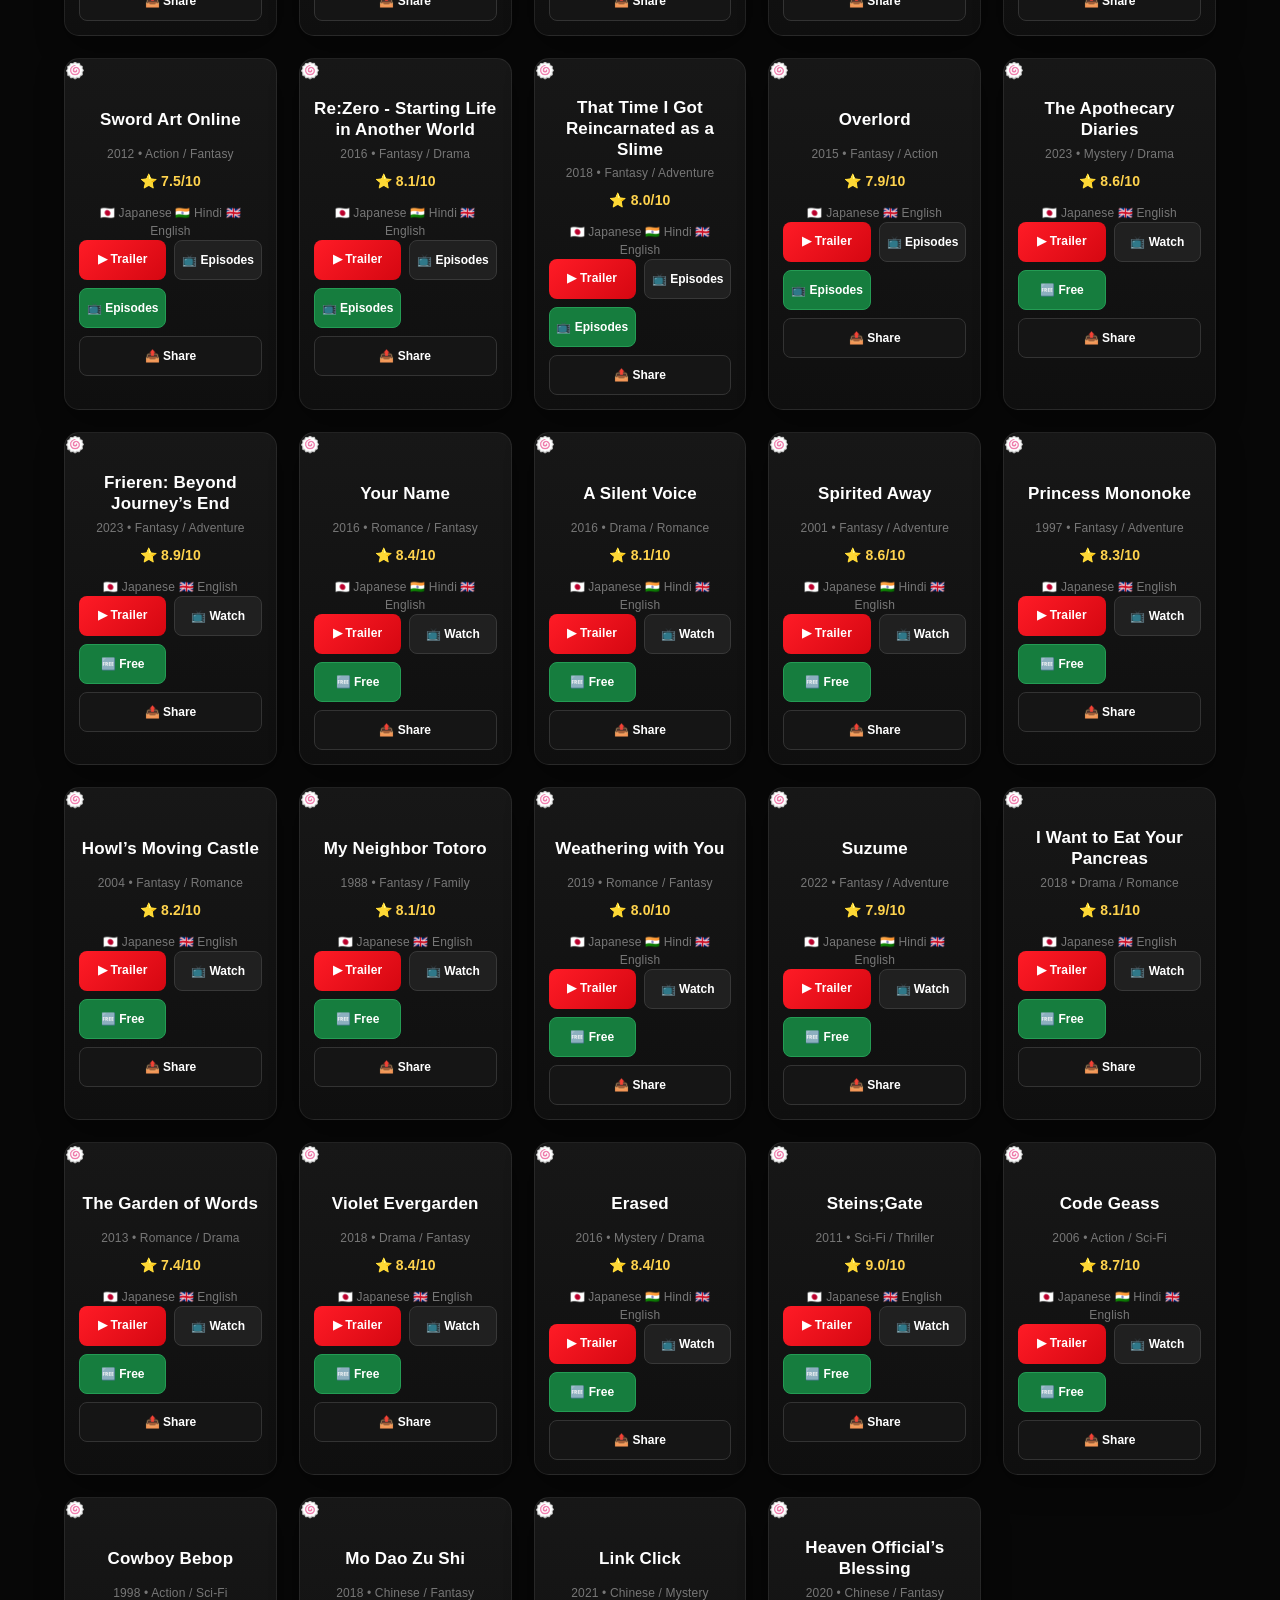
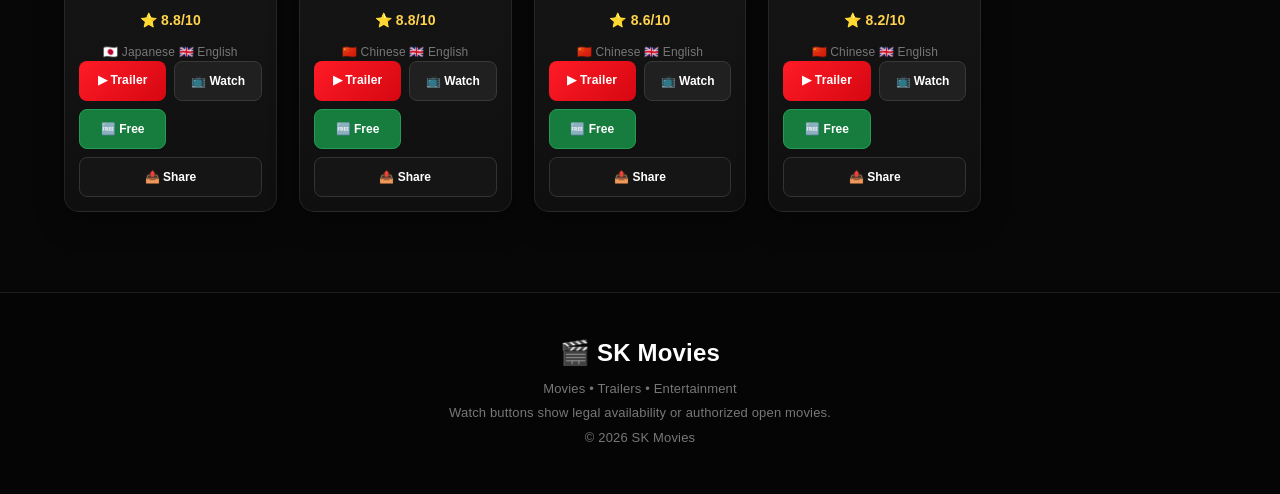
==== commit 6c66e348: "Fix media CSP for in-page legal video playback" ====
--- a/index.html
+++ b/index.html
@@ -5,7 +5,7 @@
 <meta name="viewport" content="width=device-width,initial-scale=1.0">
 <meta name="description" content="SK Movies - discover movies, ratings, trailers and legal viewing options.">
 <meta name="theme-color" content="#090909">
-<meta http-equiv="Content-Security-Policy" content="default-src 'self'; img-src 'self' https://image.tmdb.org https://upload.wikimedia.org data:; style-src 'self'; script-src 'self'; connect-src 'self' https://video.blender.org; media-src 'self' https://interactive-examples.mdn.mozilla.net https://commons.wikimedia.org https://upload.wikimedia.org; frame-src https://video.blender.org; base-uri 'self'; frame-ancestors 'none'; form-action 'self'">
+<meta http-equiv="Content-Security-Policy" content="default-src 'self'; img-src 'self' https://image.tmdb.org https://upload.wikimedia.org data:; style-src 'self'; script-src 'self'; connect-src 'self'; media-src 'self' https://interactive-examples.mdn.mozilla.net https://download.blender.org https://commondatastorage.googleapis.com; frame-src https://video.blender.org https://www.youtube.com https://www.youtube-nocookie.com https://player.vimeo.com; base-uri 'self'; frame-ancestors 'none'; form-action 'self'">
 <title>SK Movies | Movies & Entertainment</title>
 <link rel="stylesheet" href="style.css">
 <link rel="stylesheet" href="professional.css">
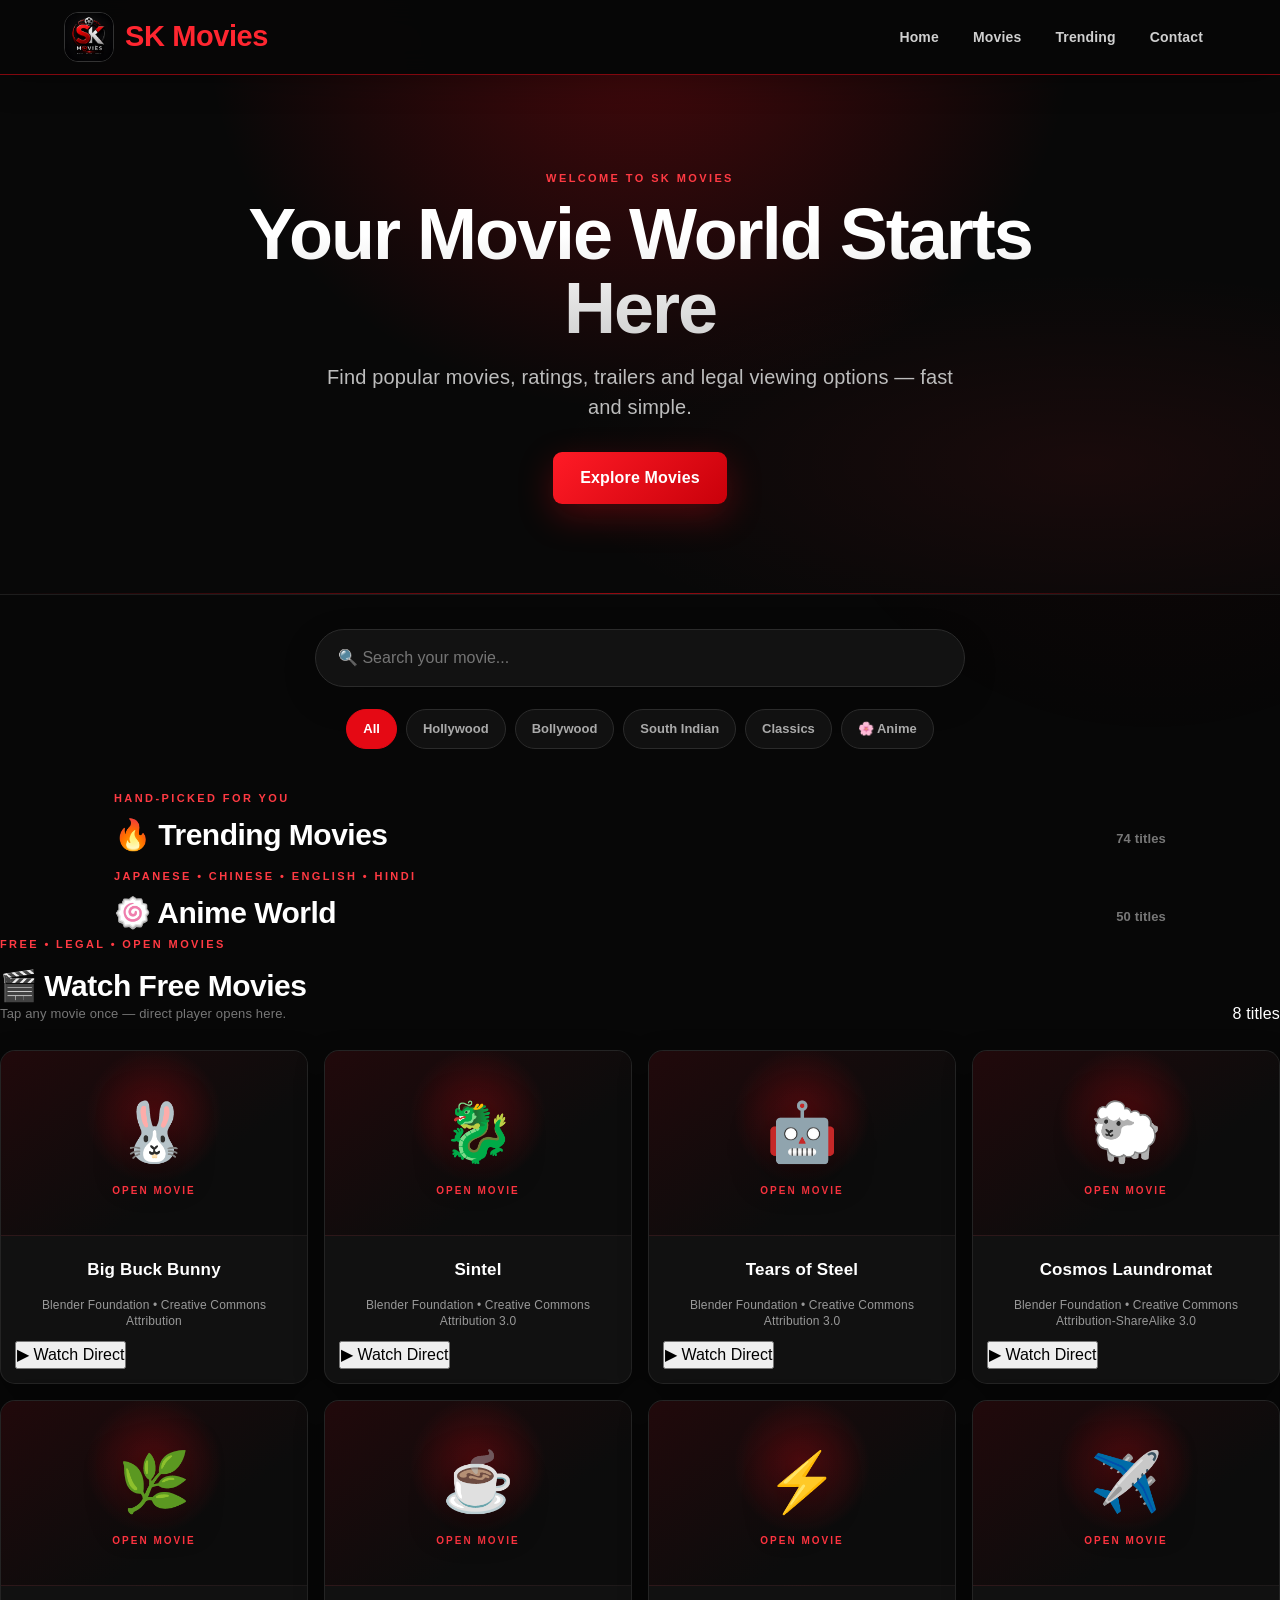
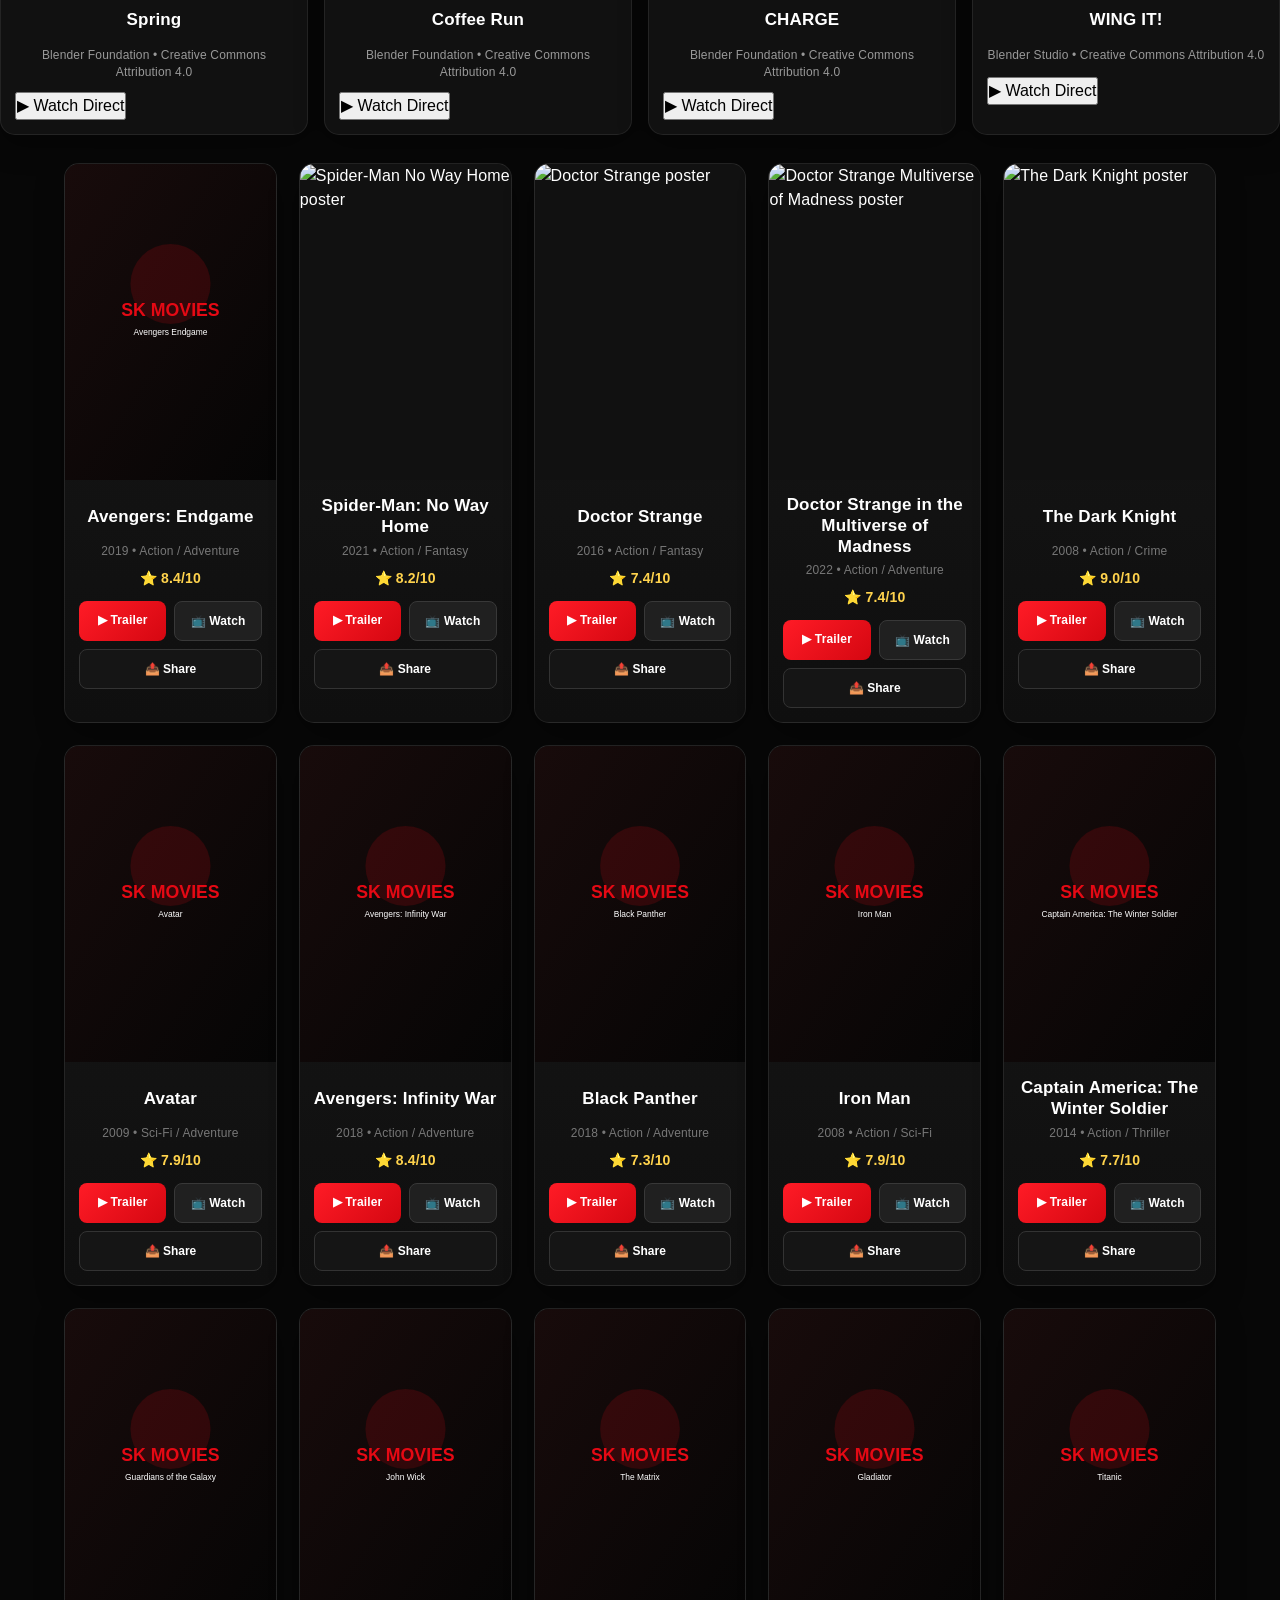
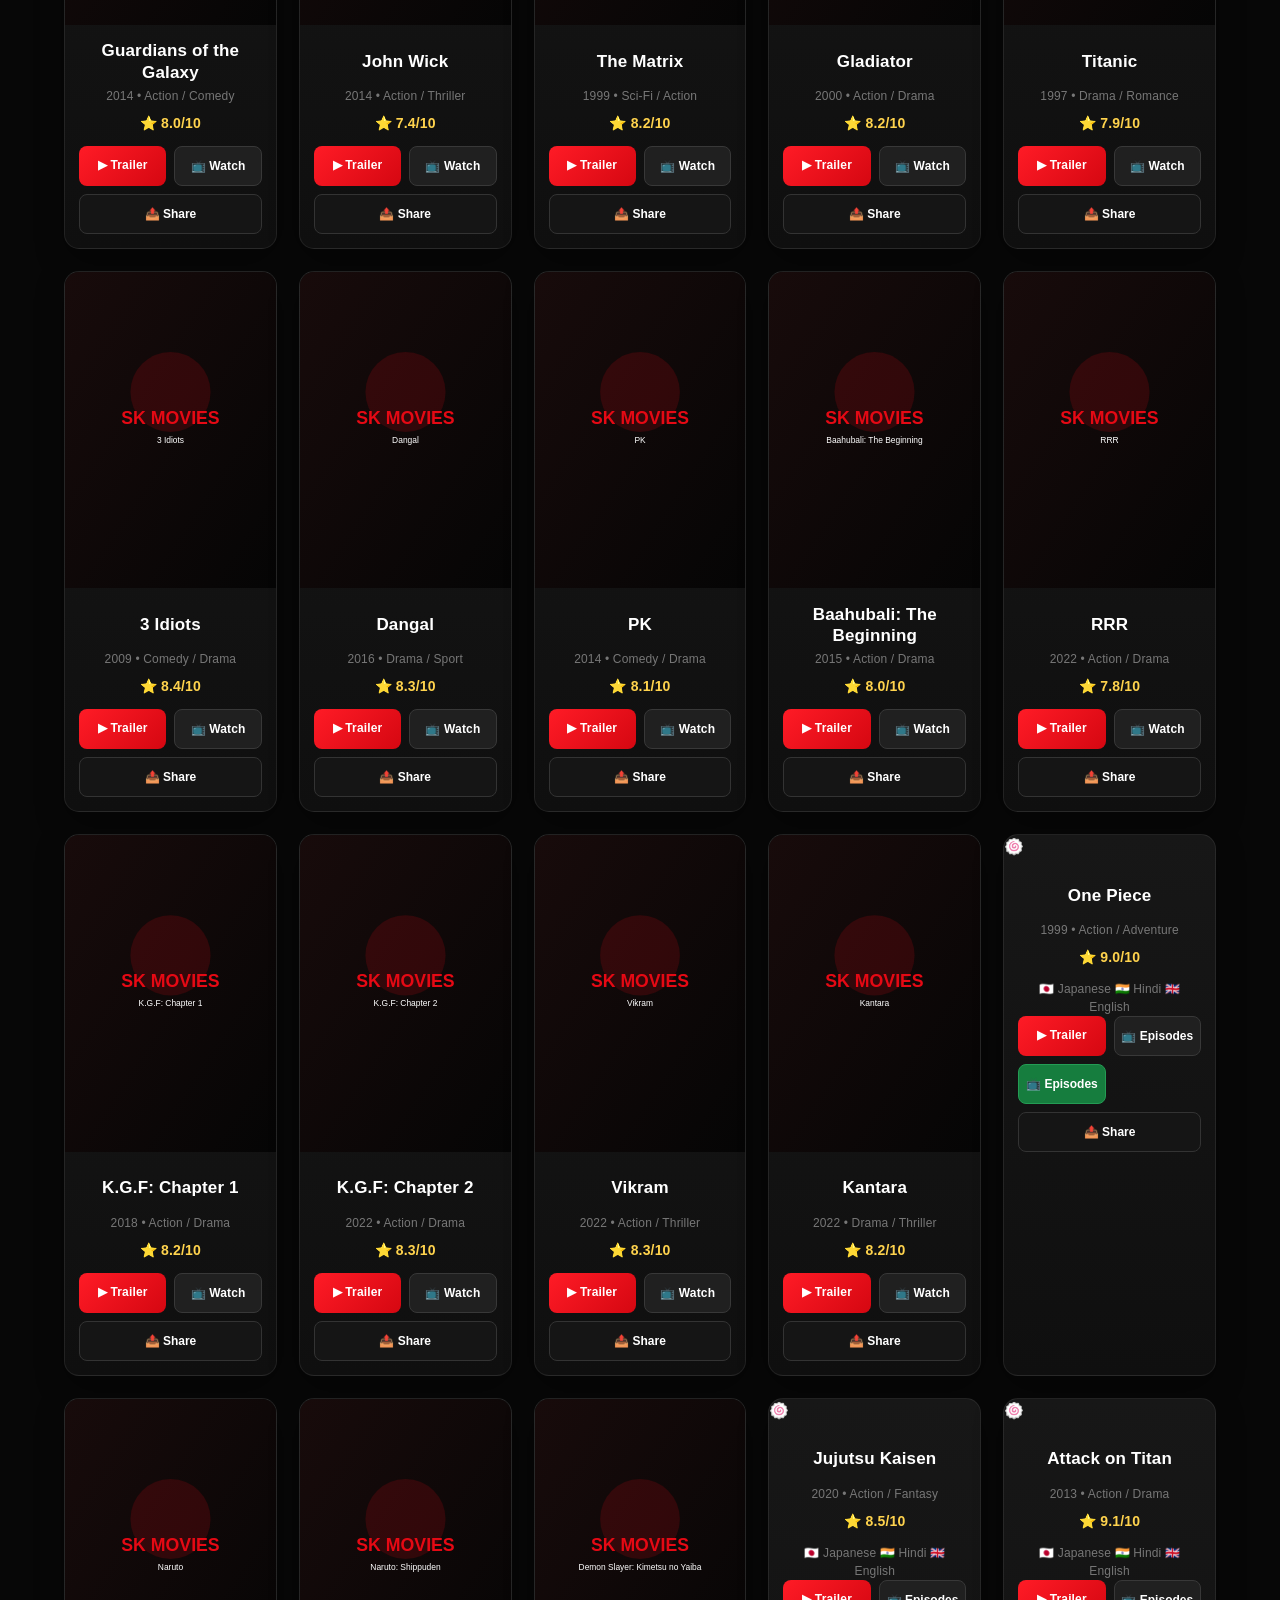
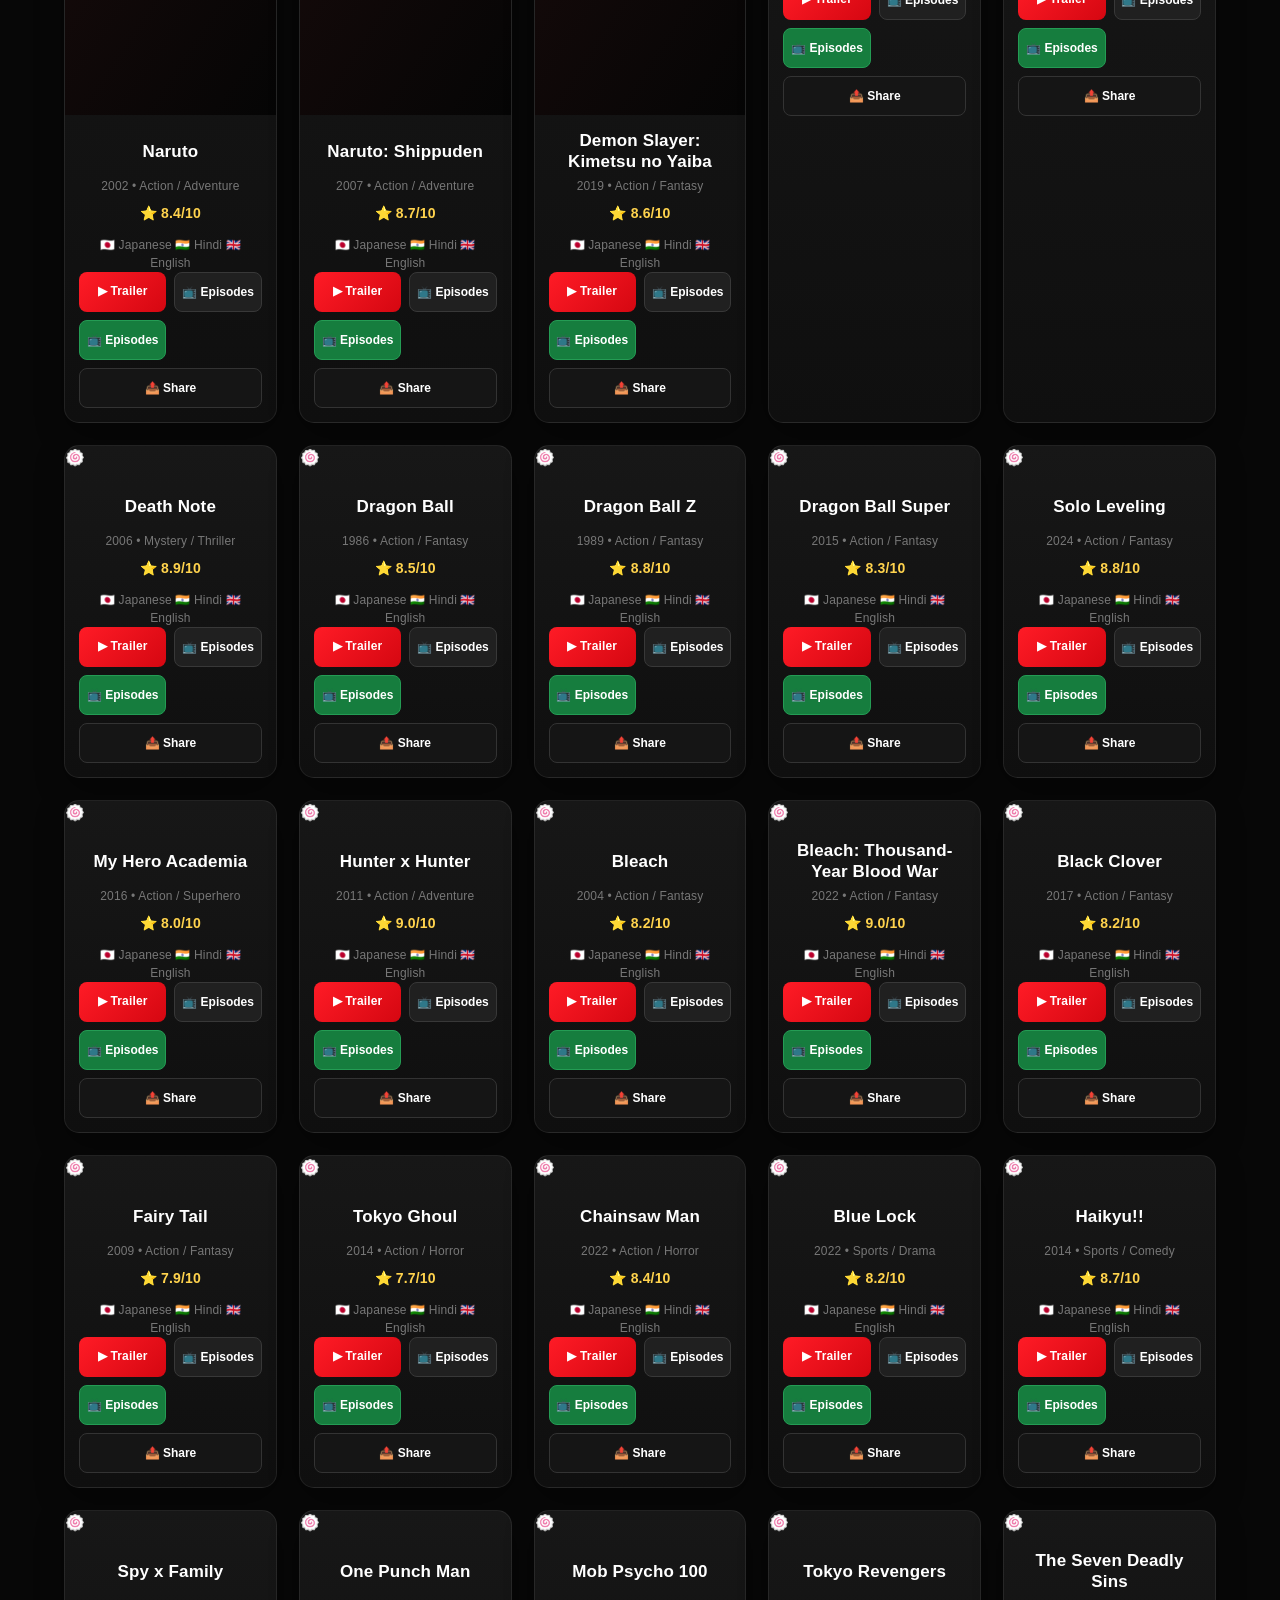
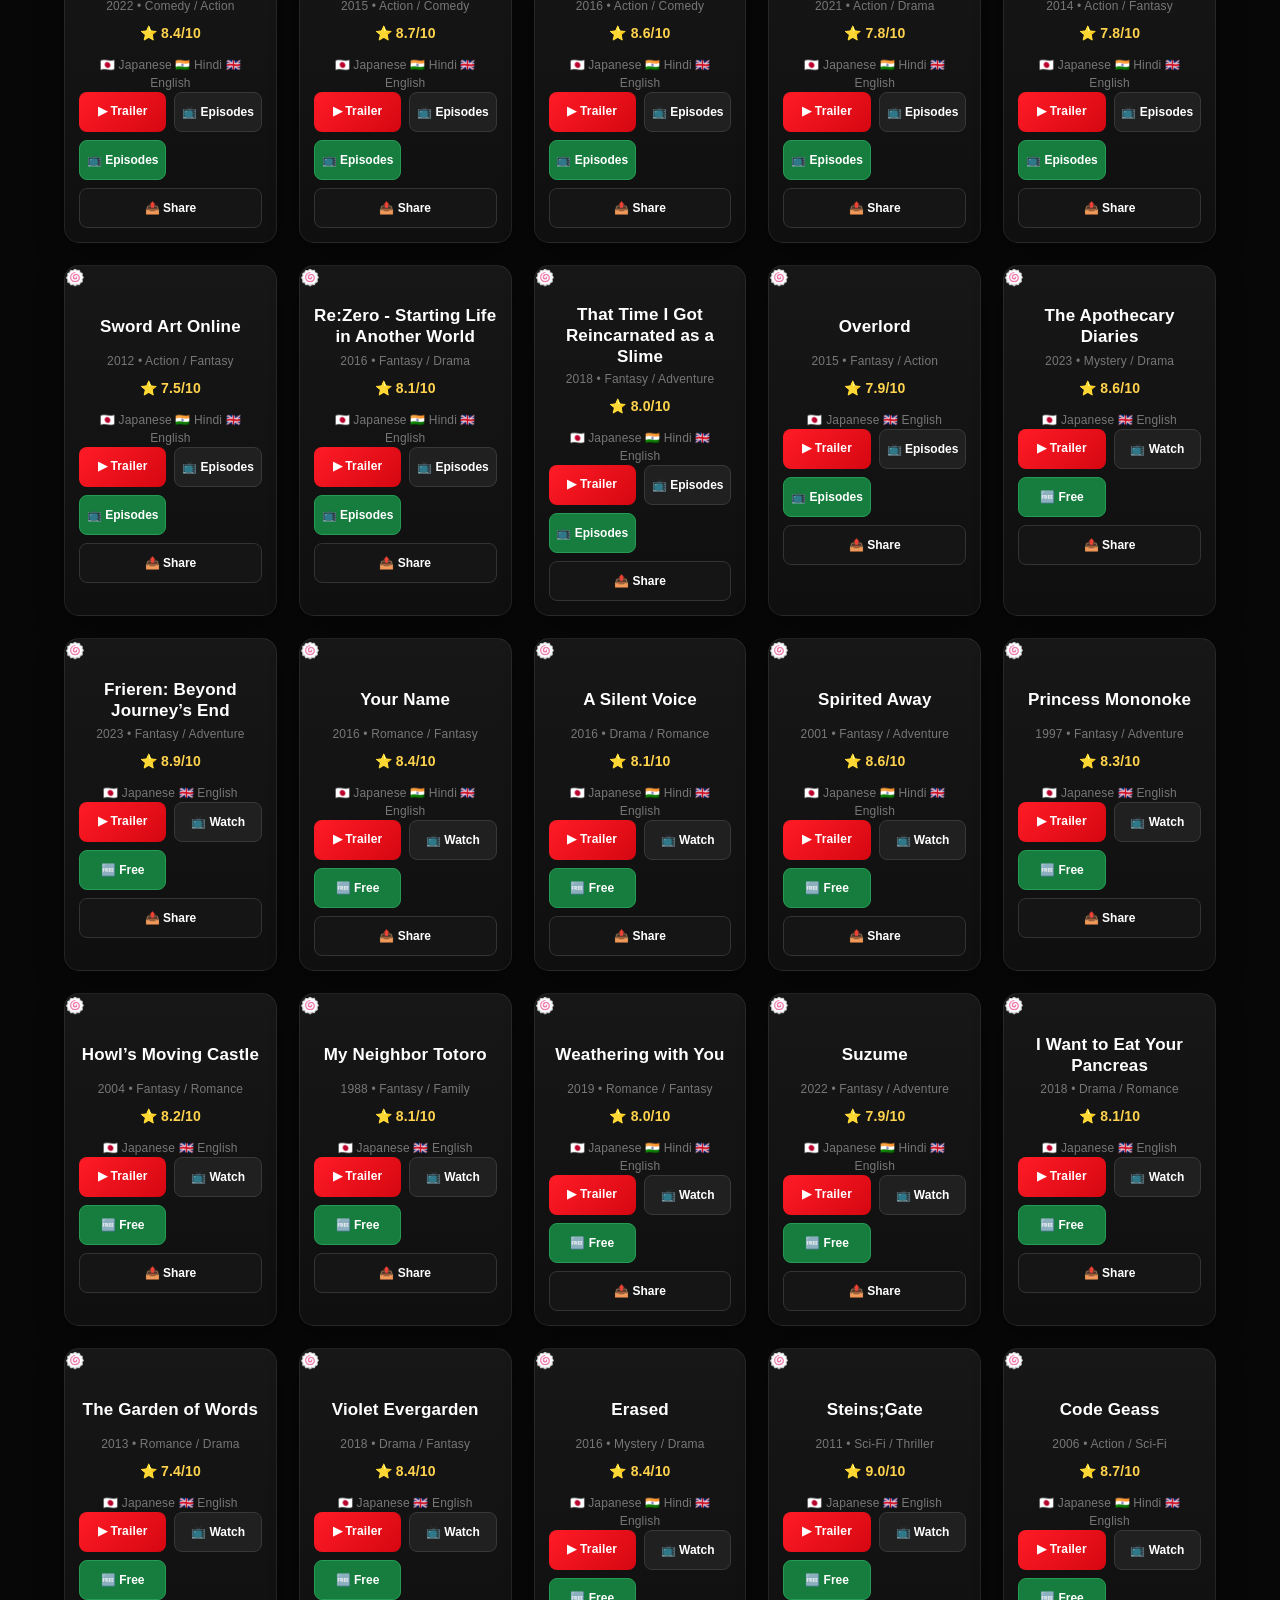
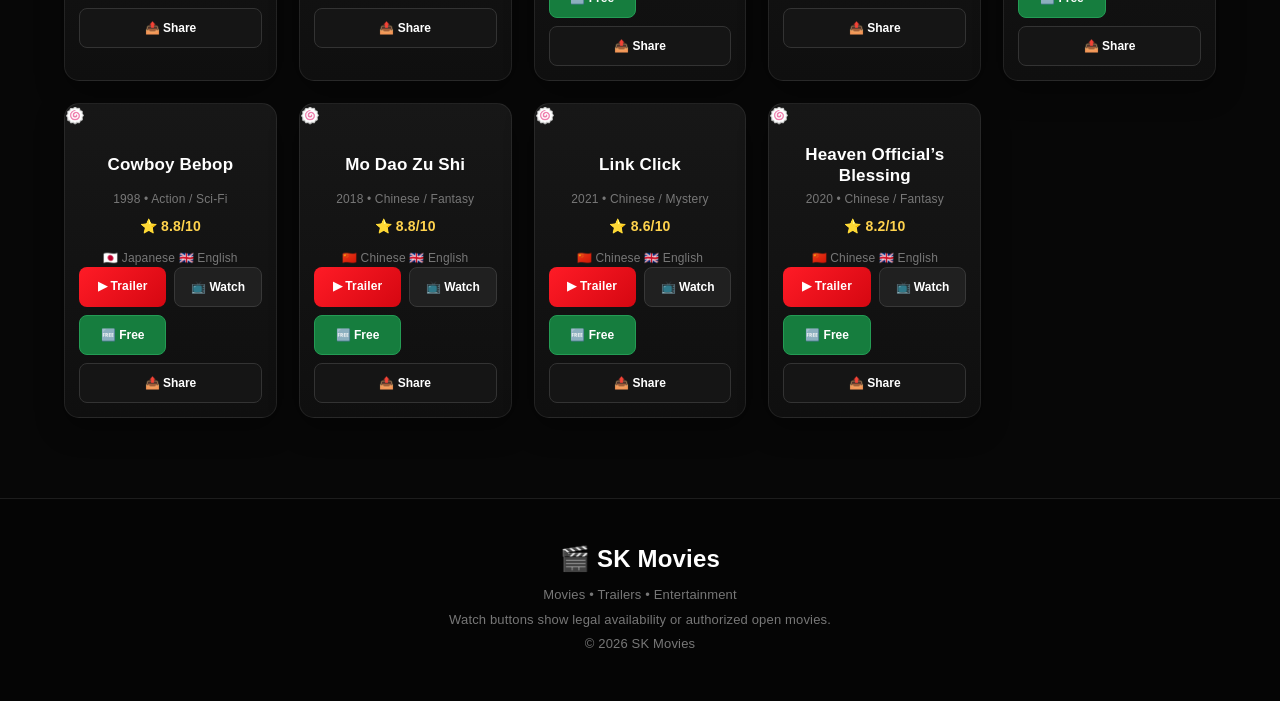
==== commit 3db454be: "Allow direct legal movie playback sources" ====
--- a/index.html
+++ b/index.html
@@ -5,7 +5,7 @@
 <meta name="viewport" content="width=device-width,initial-scale=1.0">
 <meta name="description" content="SK Movies - discover movies, ratings, trailers and legal viewing options.">
 <meta name="theme-color" content="#090909">
-<meta http-equiv="Content-Security-Policy" content="default-src 'self'; img-src 'self' https://image.tmdb.org https://upload.wikimedia.org data:; style-src 'self'; script-src 'self'; connect-src 'self'; media-src 'self' https://interactive-examples.mdn.mozilla.net https://download.blender.org https://commondatastorage.googleapis.com; frame-src https://video.blender.org https://www.youtube.com https://www.youtube-nocookie.com https://player.vimeo.com; base-uri 'self'; frame-ancestors 'none'; form-action 'self'">
+<meta http-equiv="Content-Security-Policy" content="default-src 'self'; img-src 'self' https://image.tmdb.org https://upload.wikimedia.org data:; style-src 'self'; script-src 'self'; connect-src 'self'; media-src 'self' https://interactive-examples.mdn.mozilla.net https://download.blender.org https://commondatastorage.googleapis.com https://commons.wikimedia.org https://upload.wikimedia.org https://ftp.nluug.nl https://media.xiph.org; frame-src https://video.blender.org https://www.youtube.com https://www.youtube-nocookie.com https://player.vimeo.com; base-uri 'self'; frame-ancestors 'none'; form-action 'self'">
 <title>SK Movies | Movies & Entertainment</title>
 <link rel="stylesheet" href="style.css">
 <link rel="stylesheet" href="professional.css">
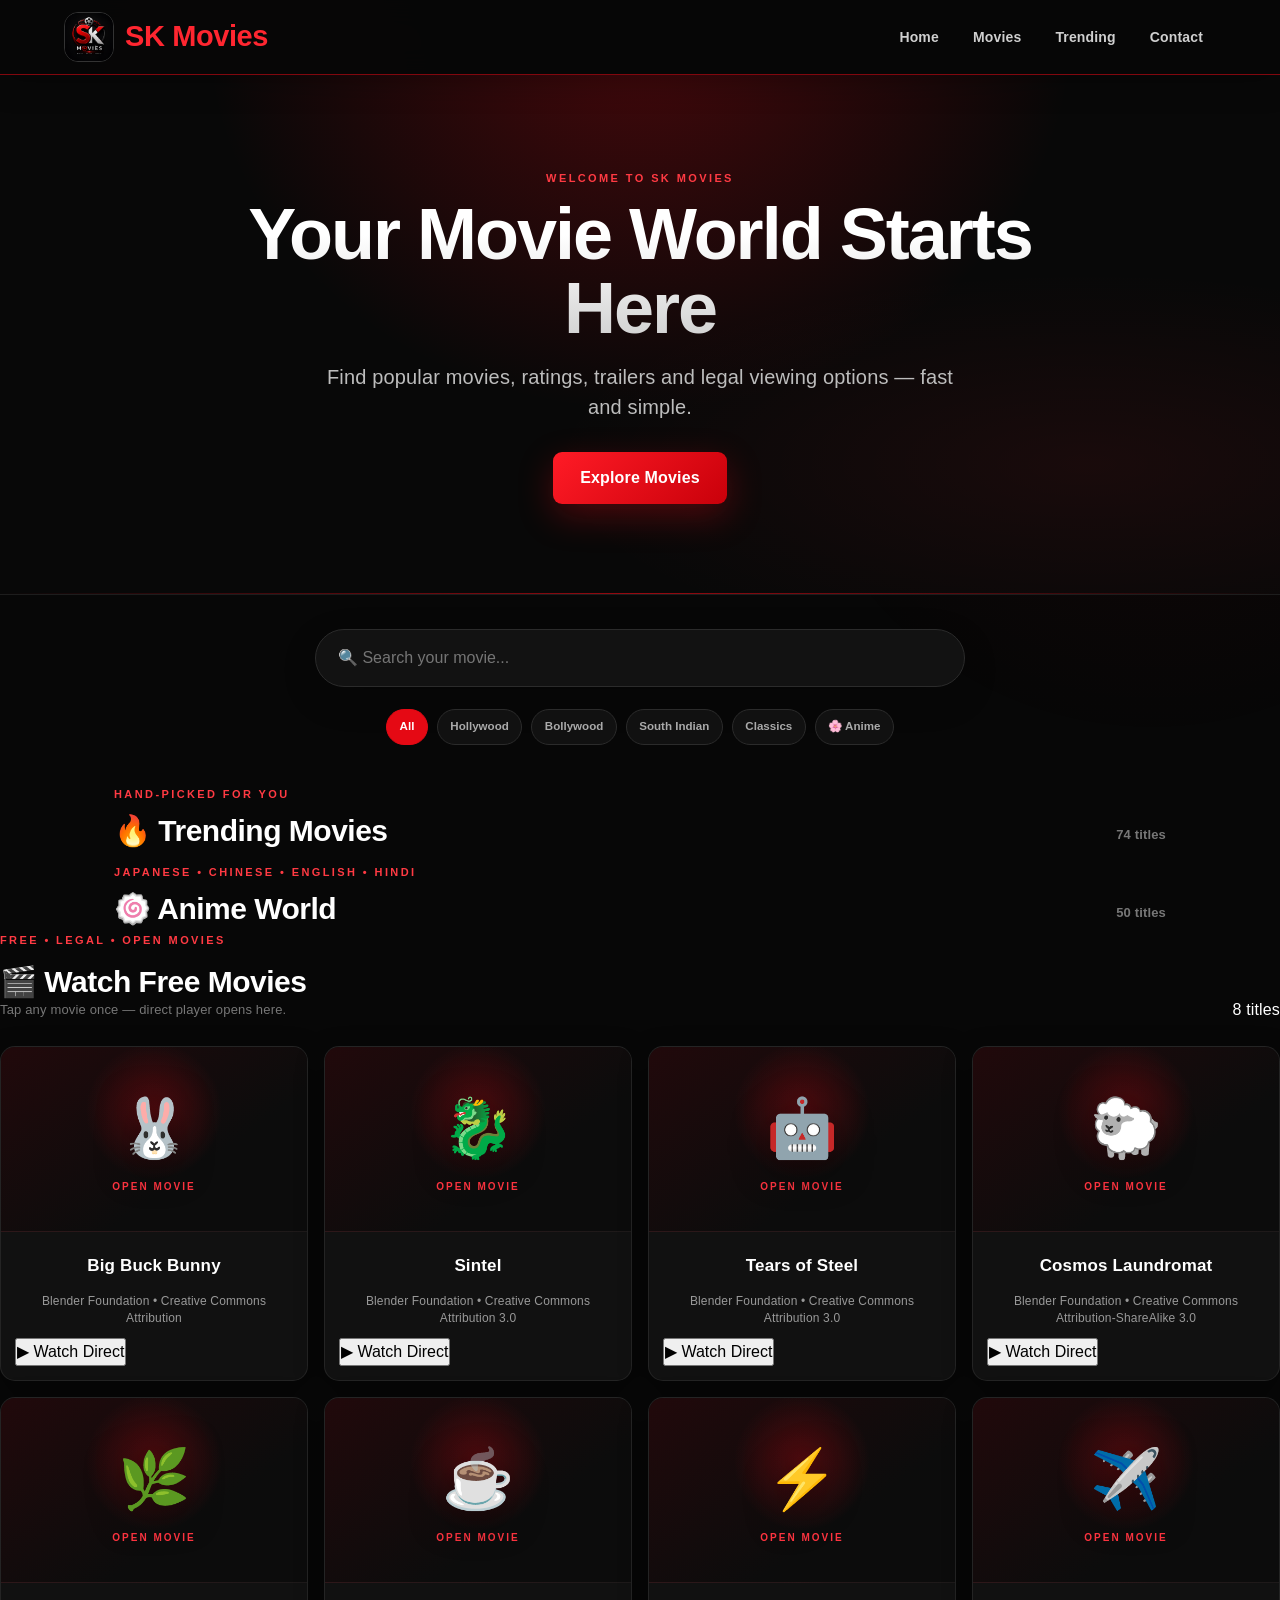
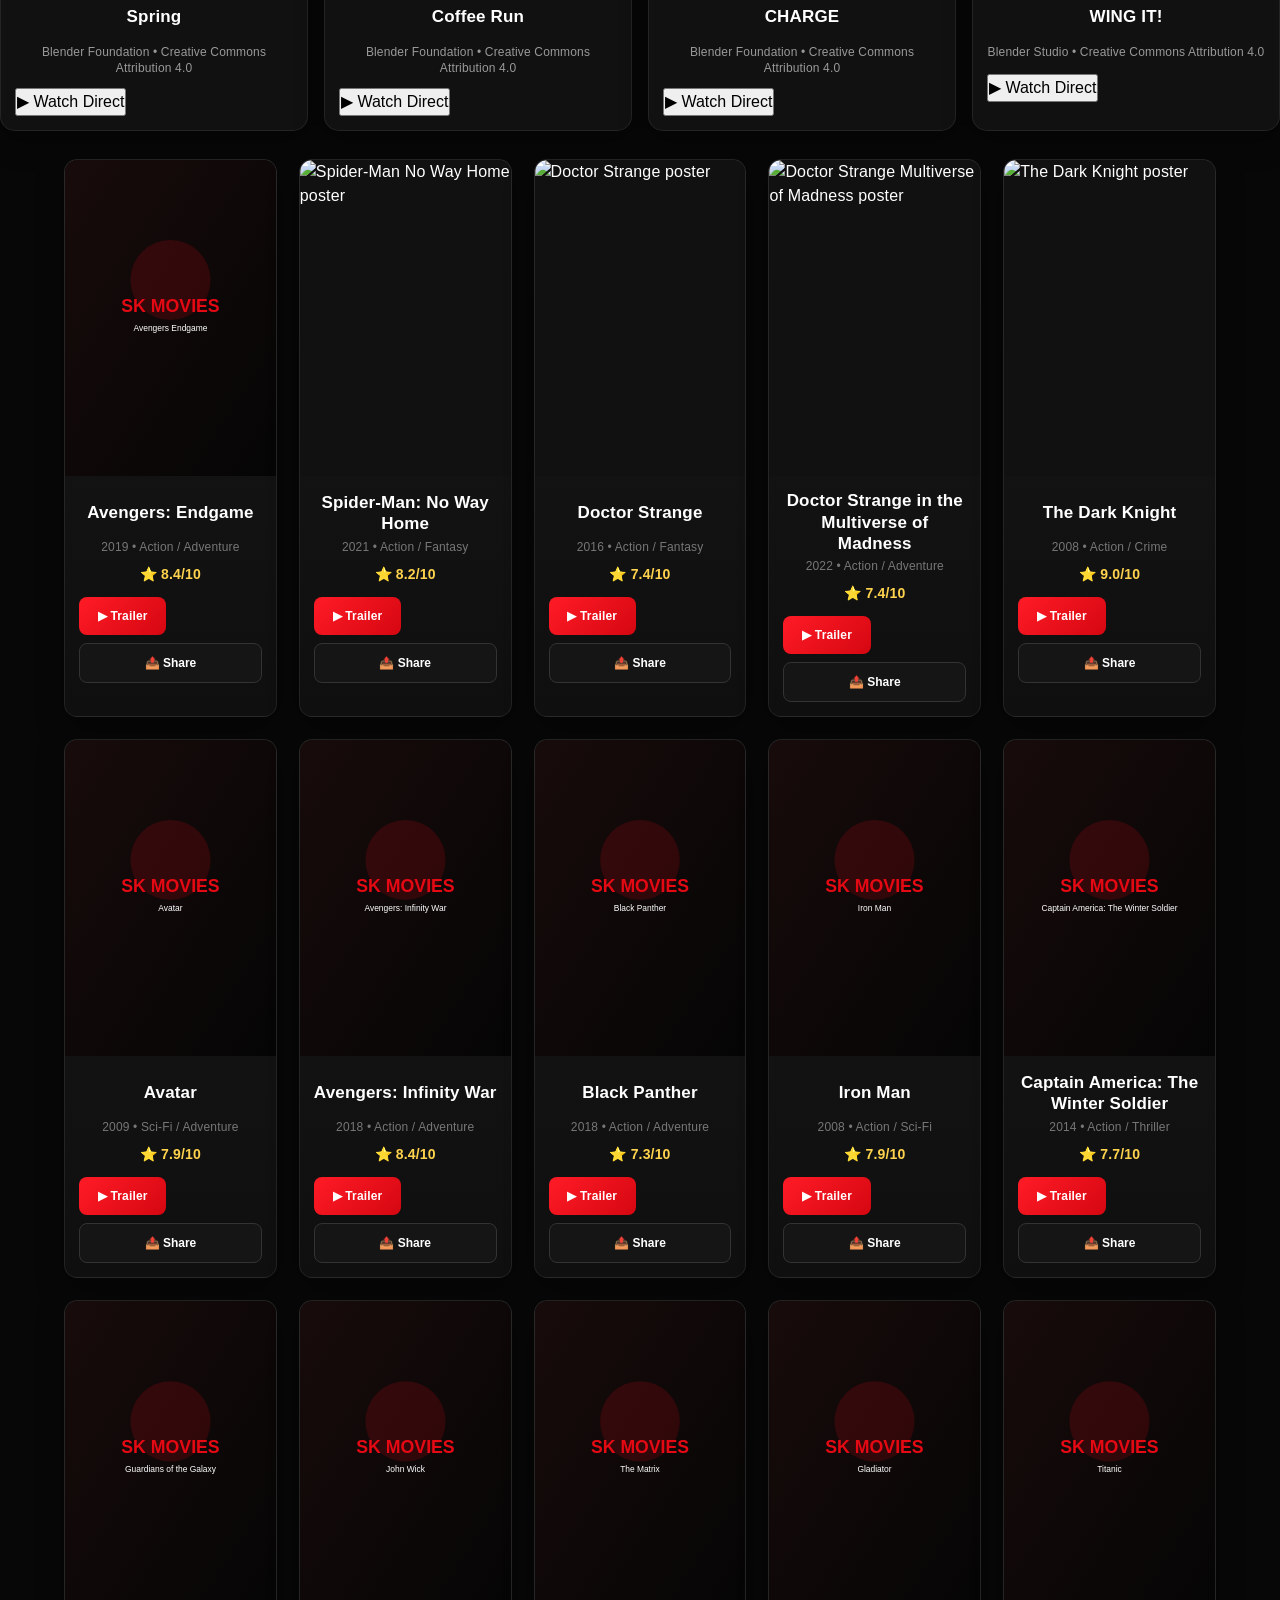
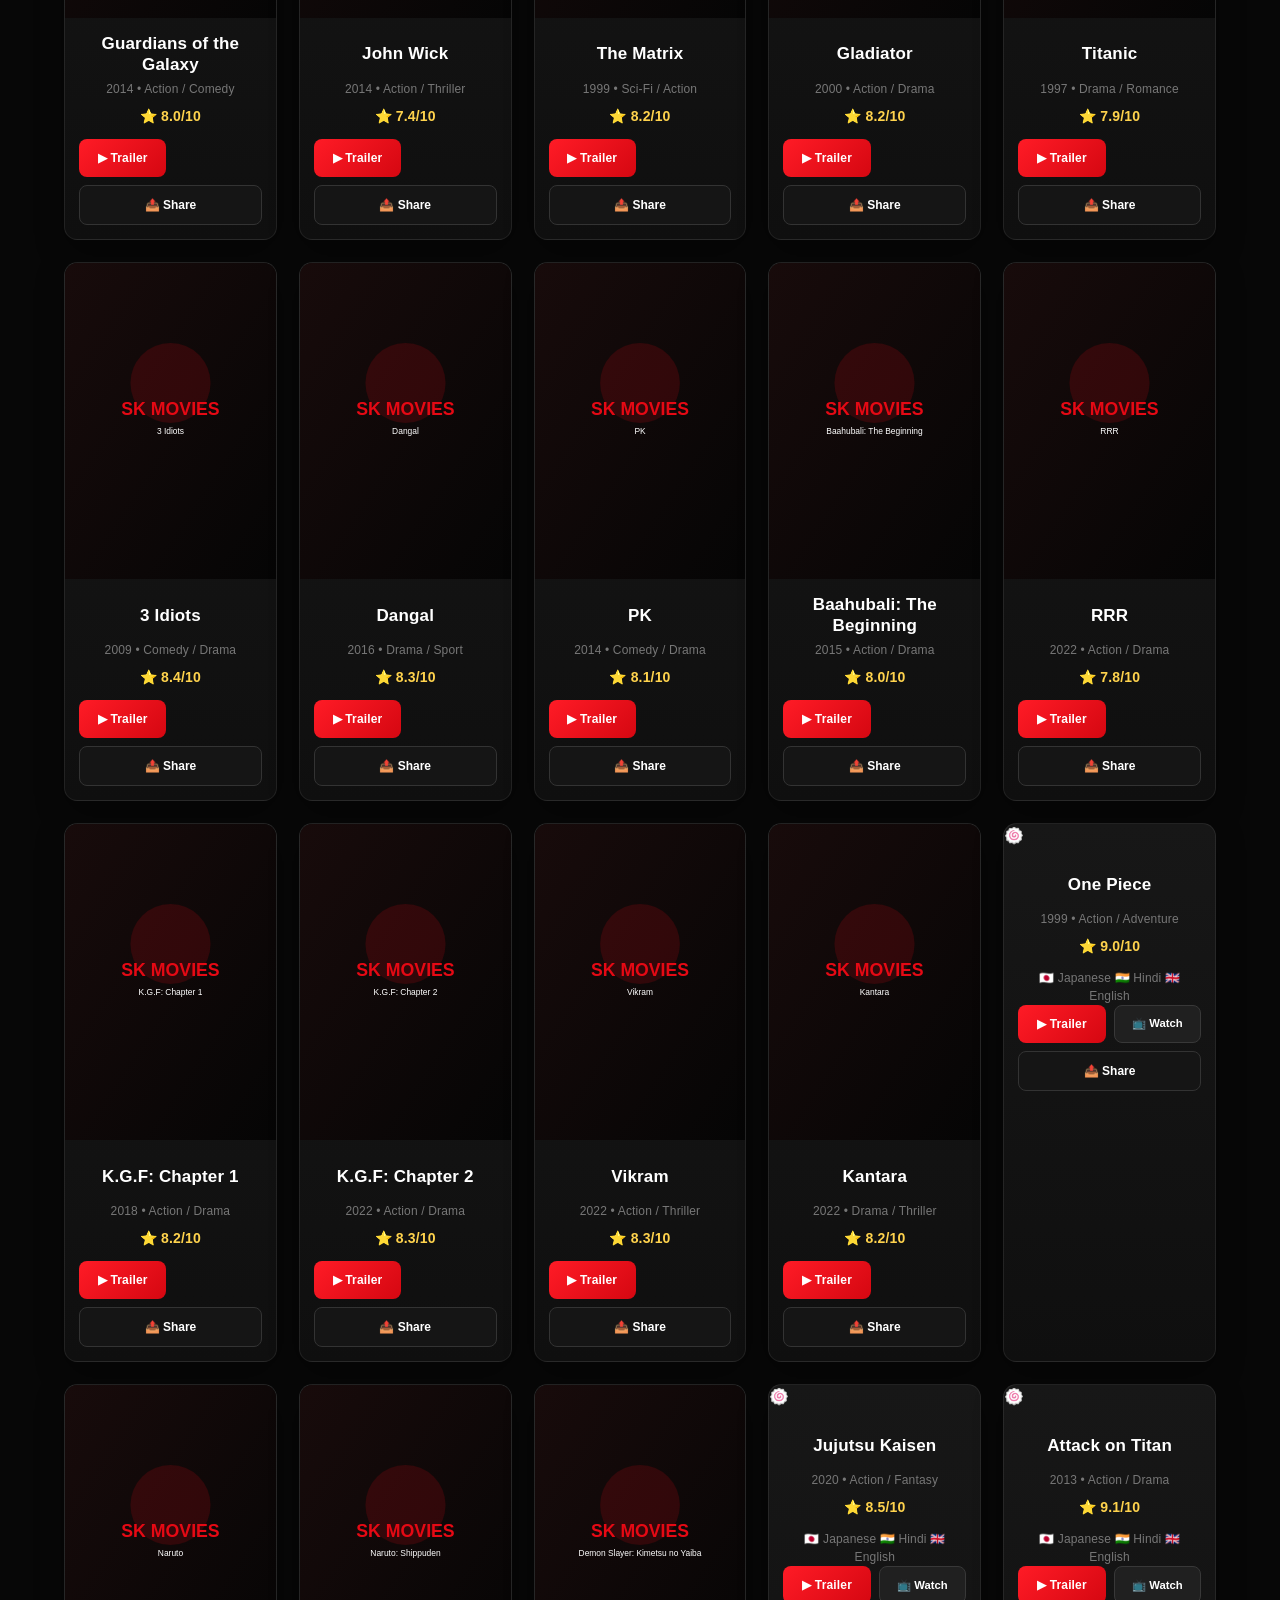
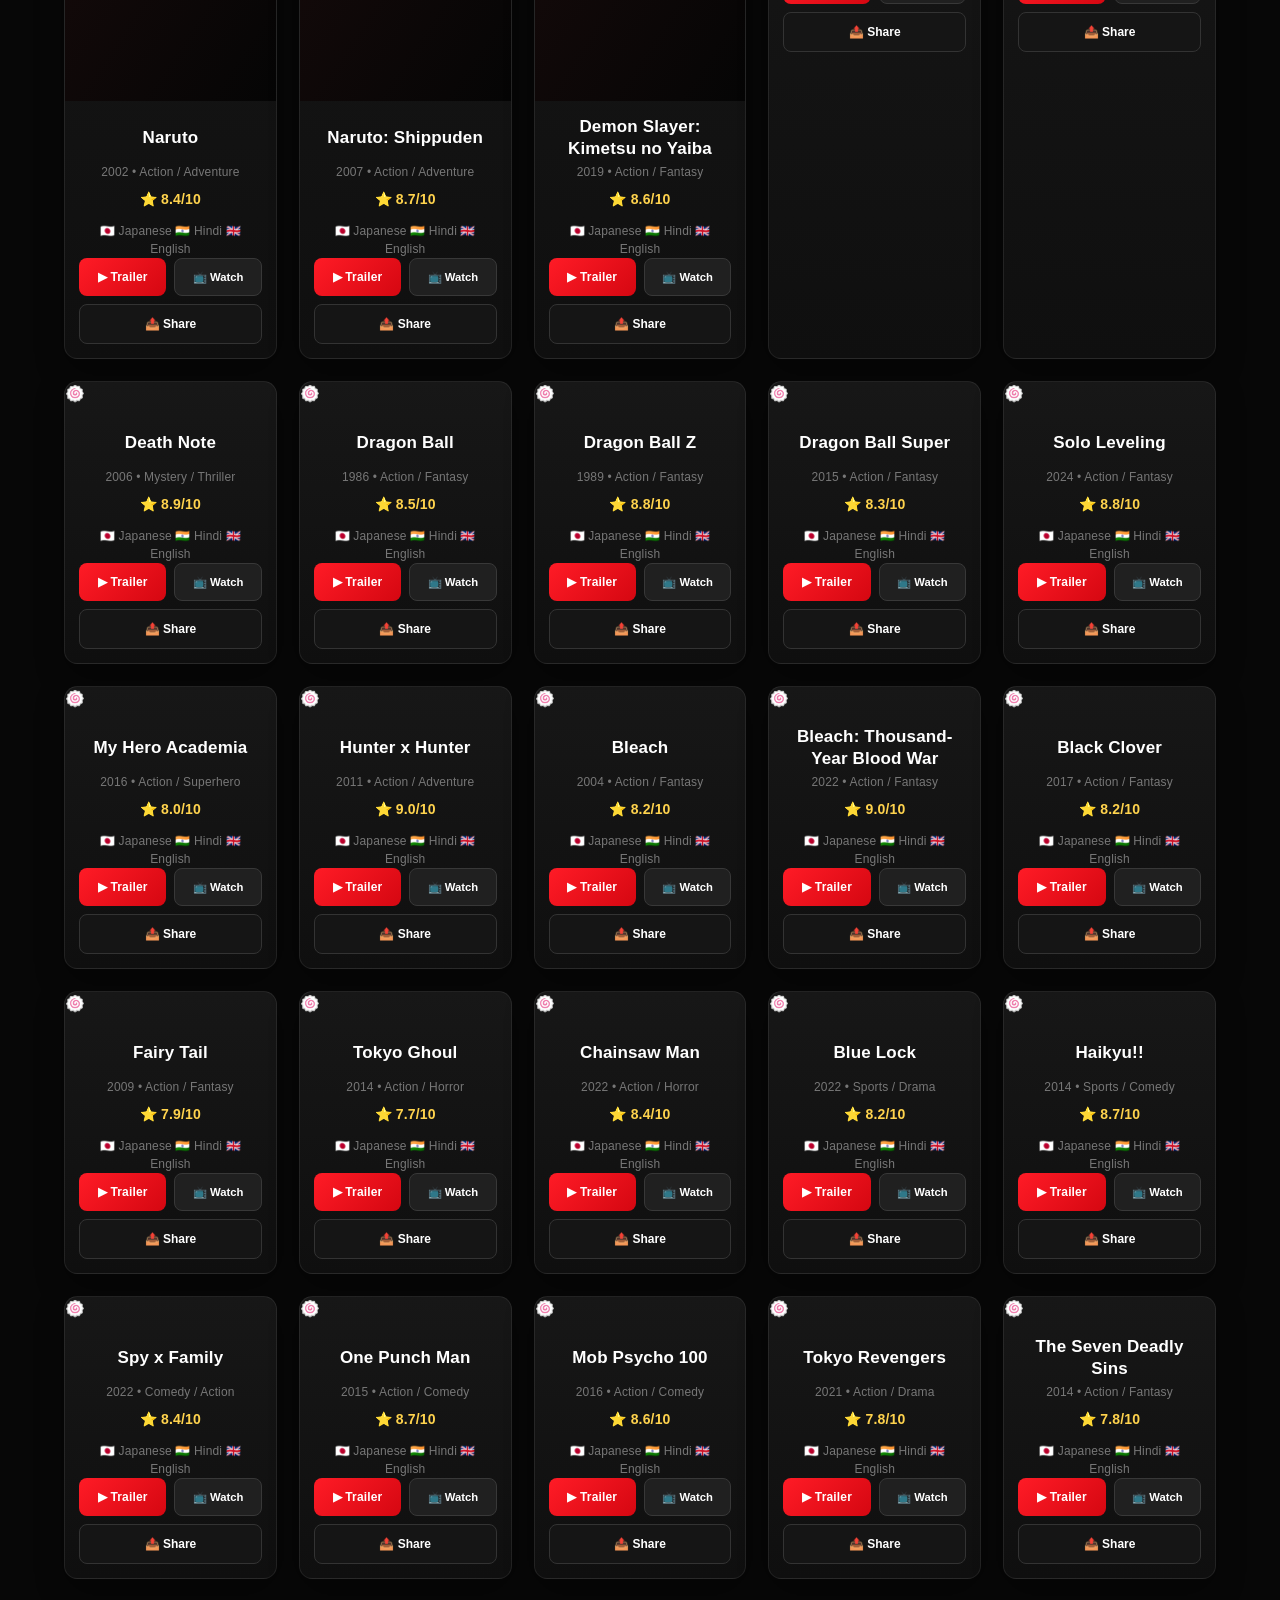
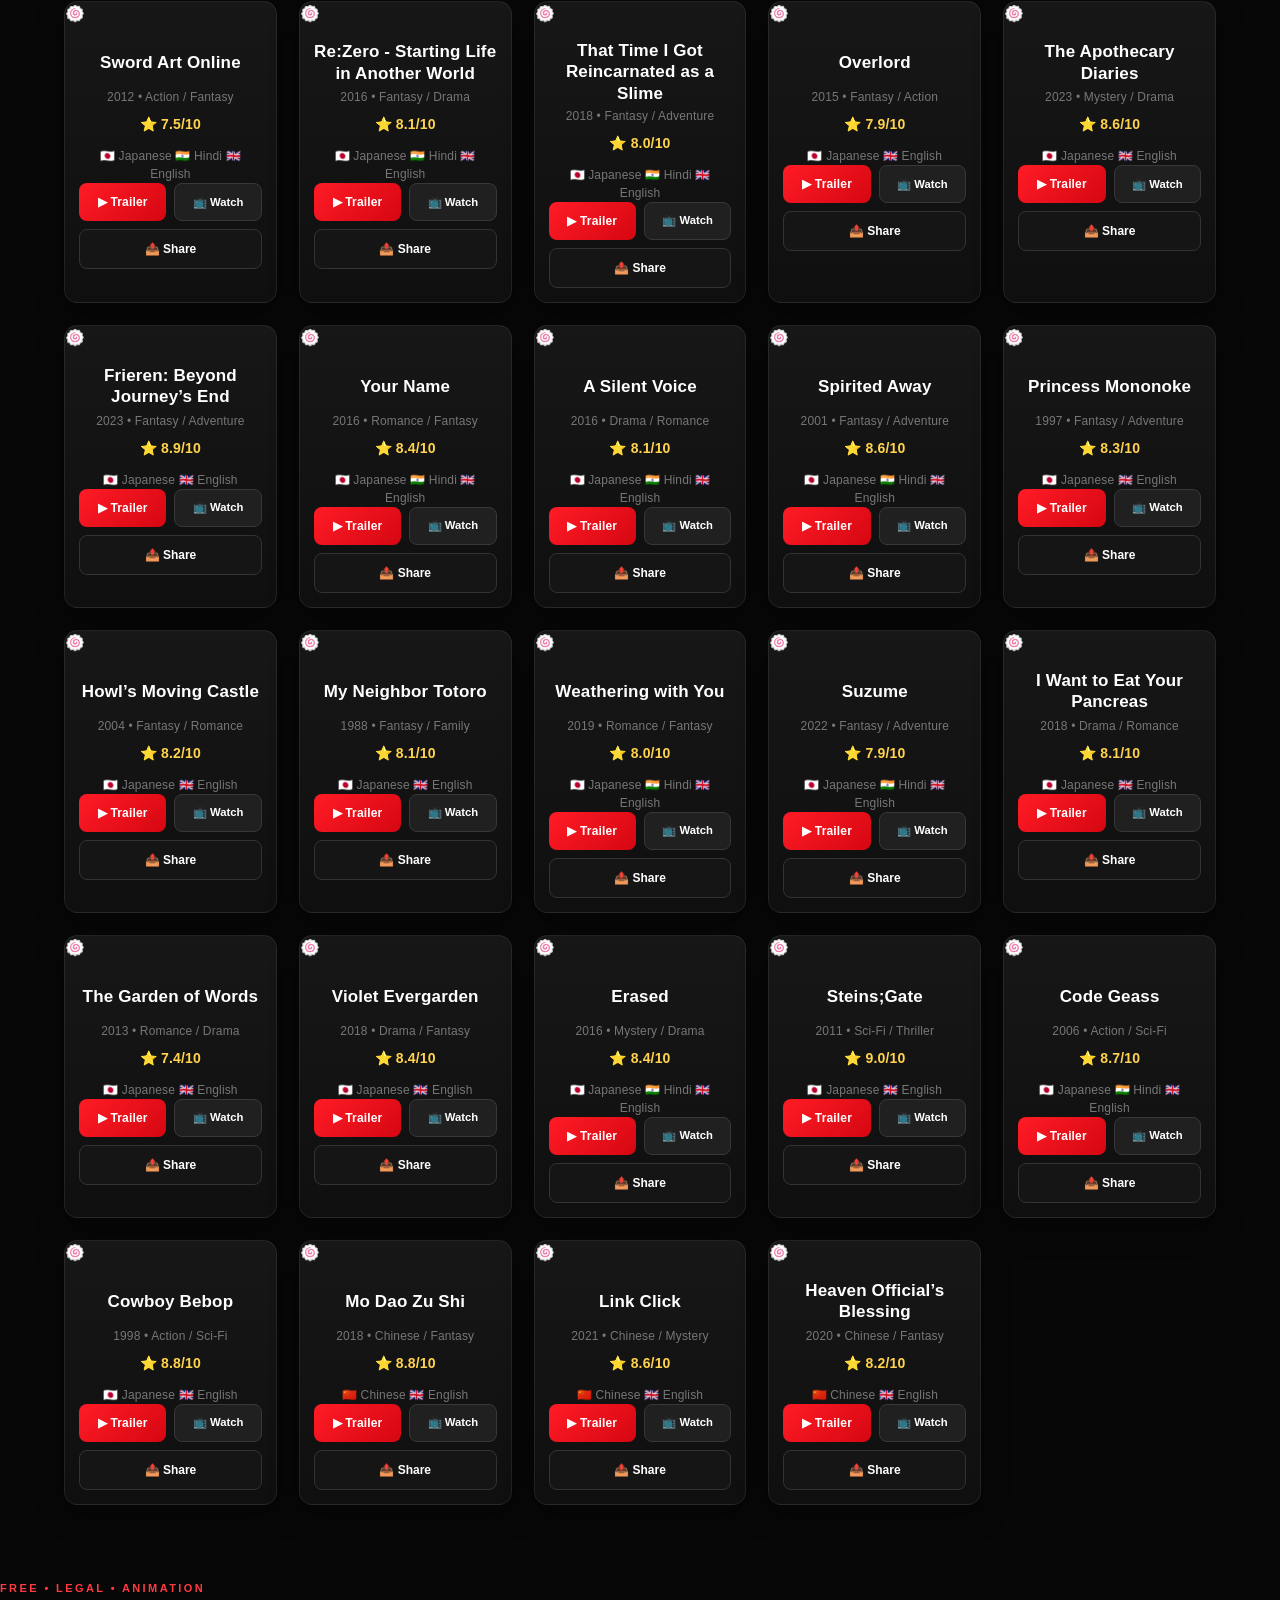
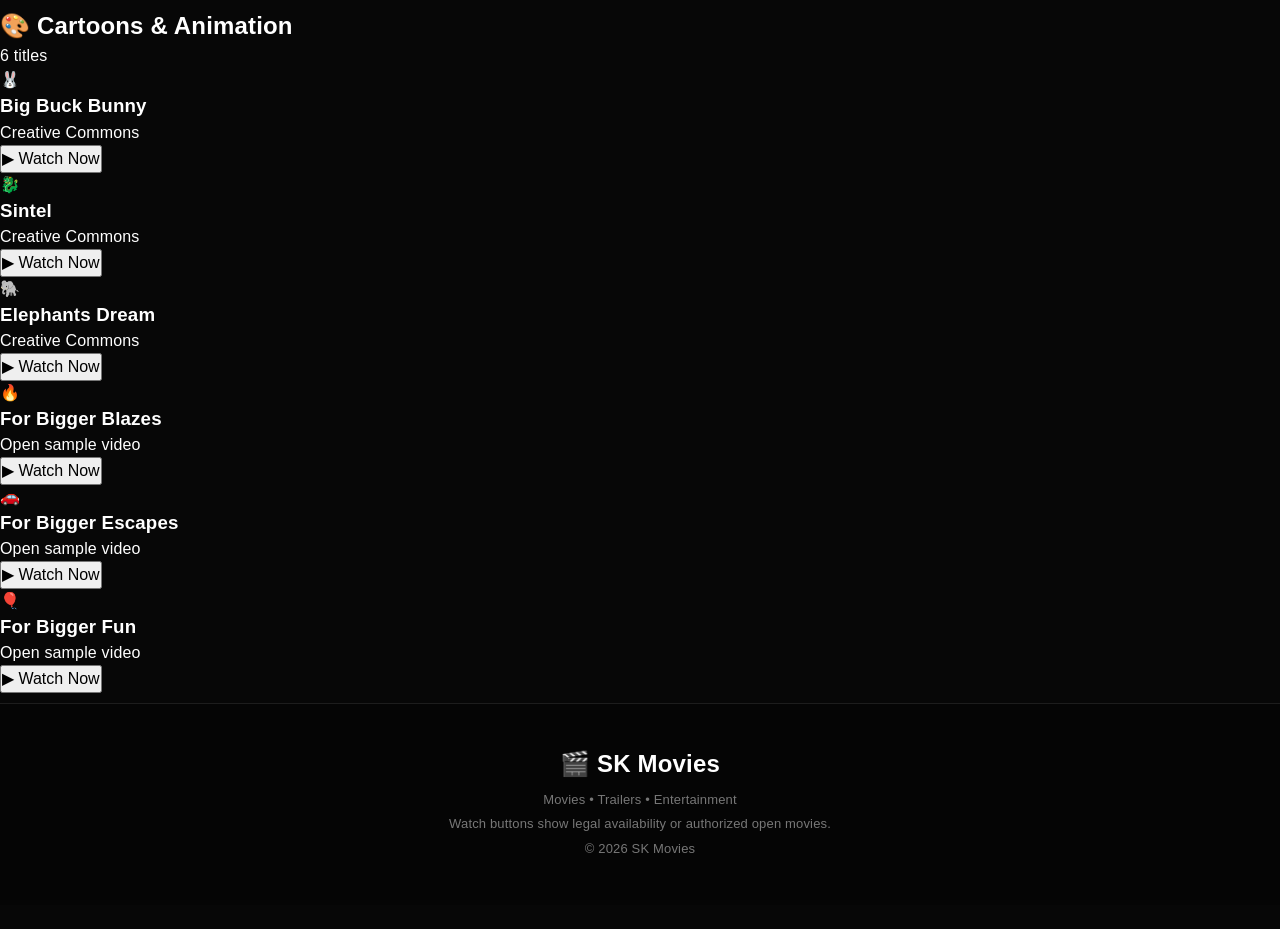
==== commit dc012f2a: "Fix cartoons section: load cartoons.js on homepage" ====
--- a/index.html
+++ b/index.html
@@ -31,5 +31,6 @@
 </main>
 <footer id="contact"><h2>🎬 SK Movies</h2><p>Movies • Trailers • Entertainment</p><p>Watch buttons show legal availability or authorized open movies.</p><p>© 2026 SK Movies</p></footer>
 <script src="script.js" defer></script>
+<script src="cartoons.js" defer></script>
 </body>
-</html>+</html>
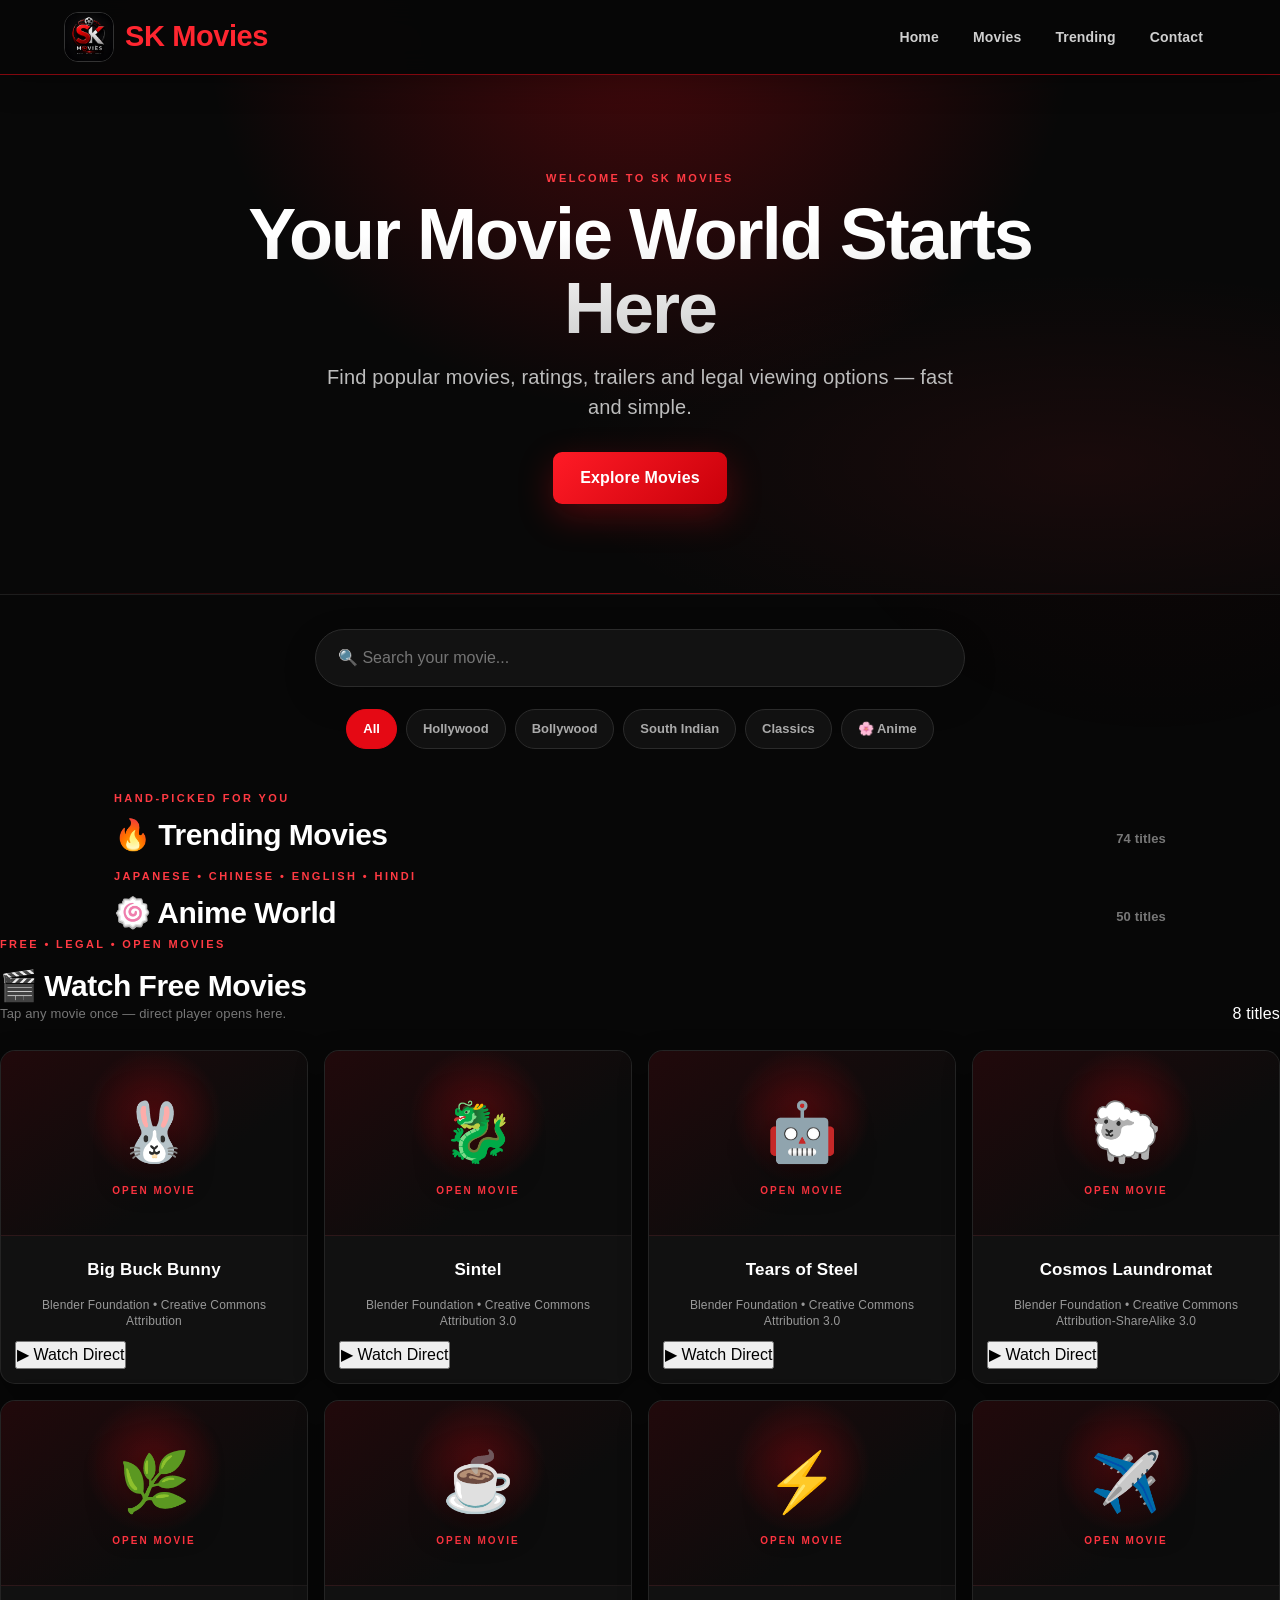
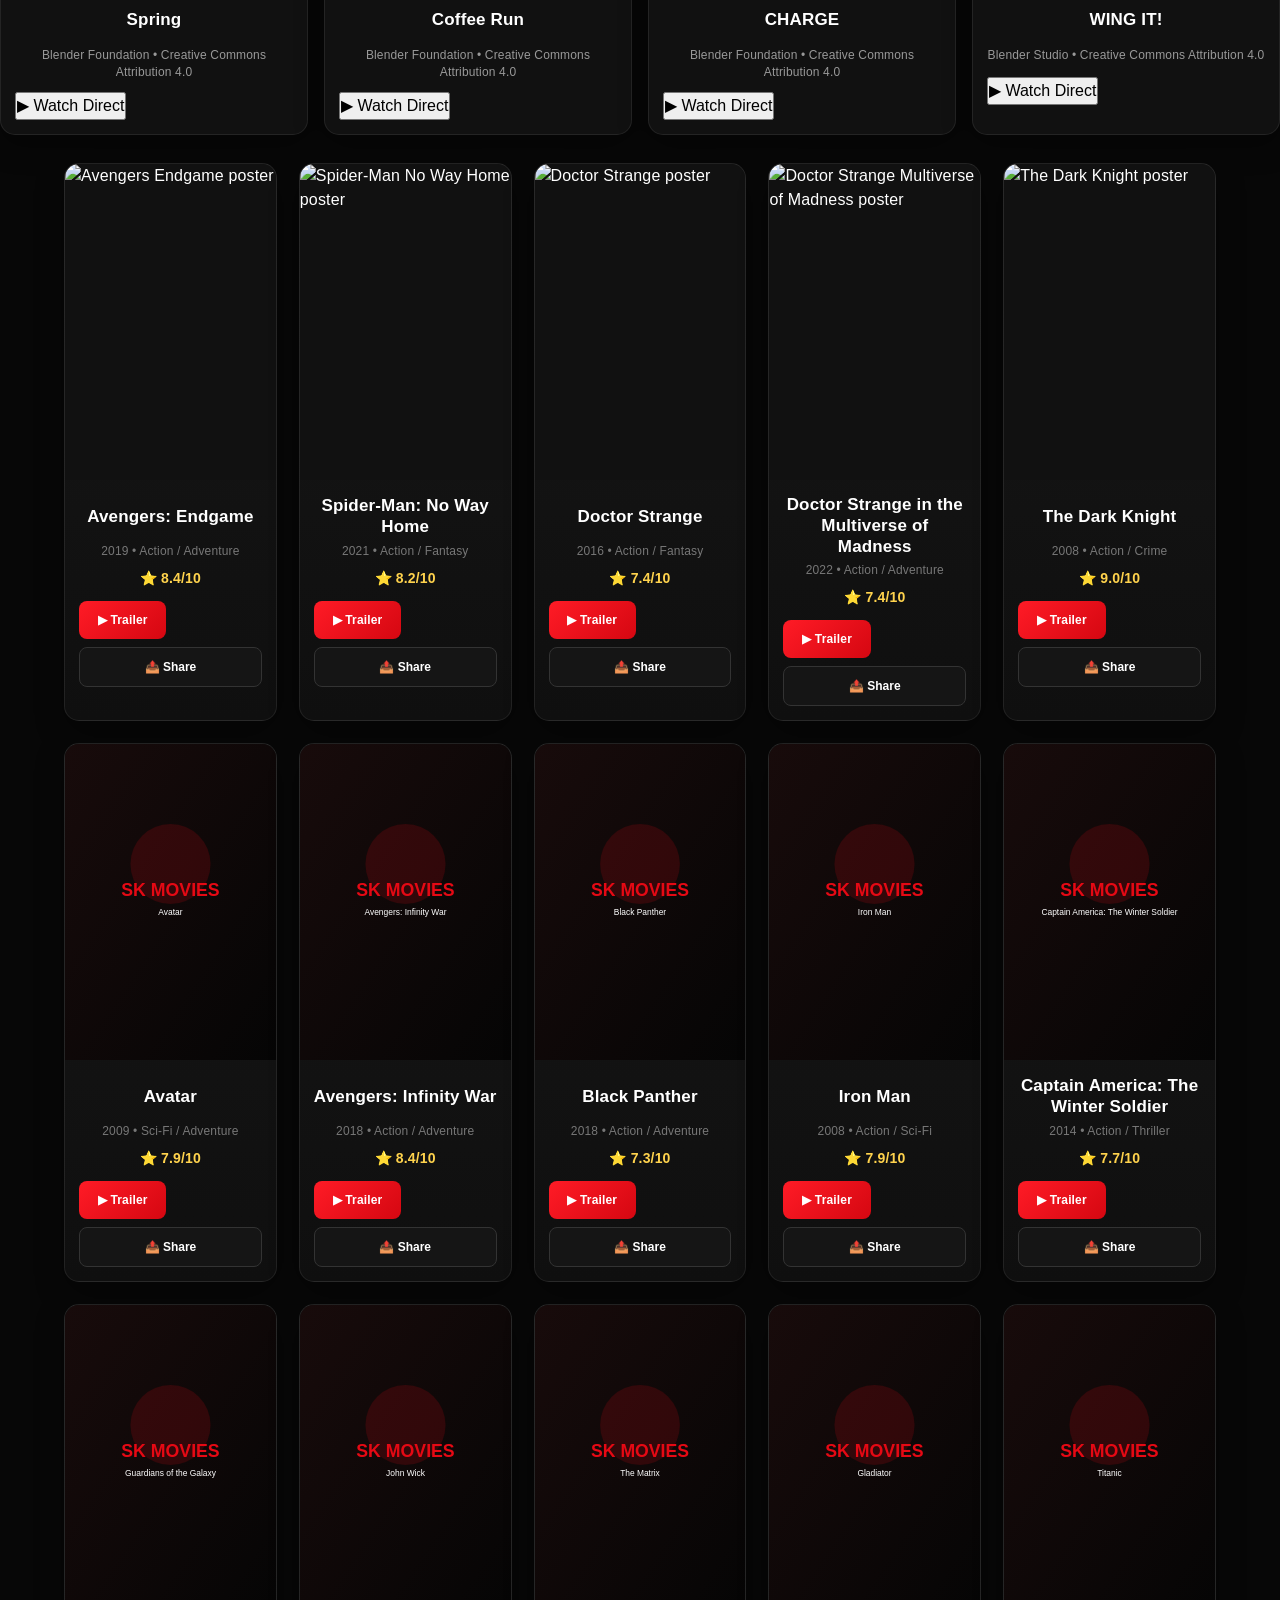
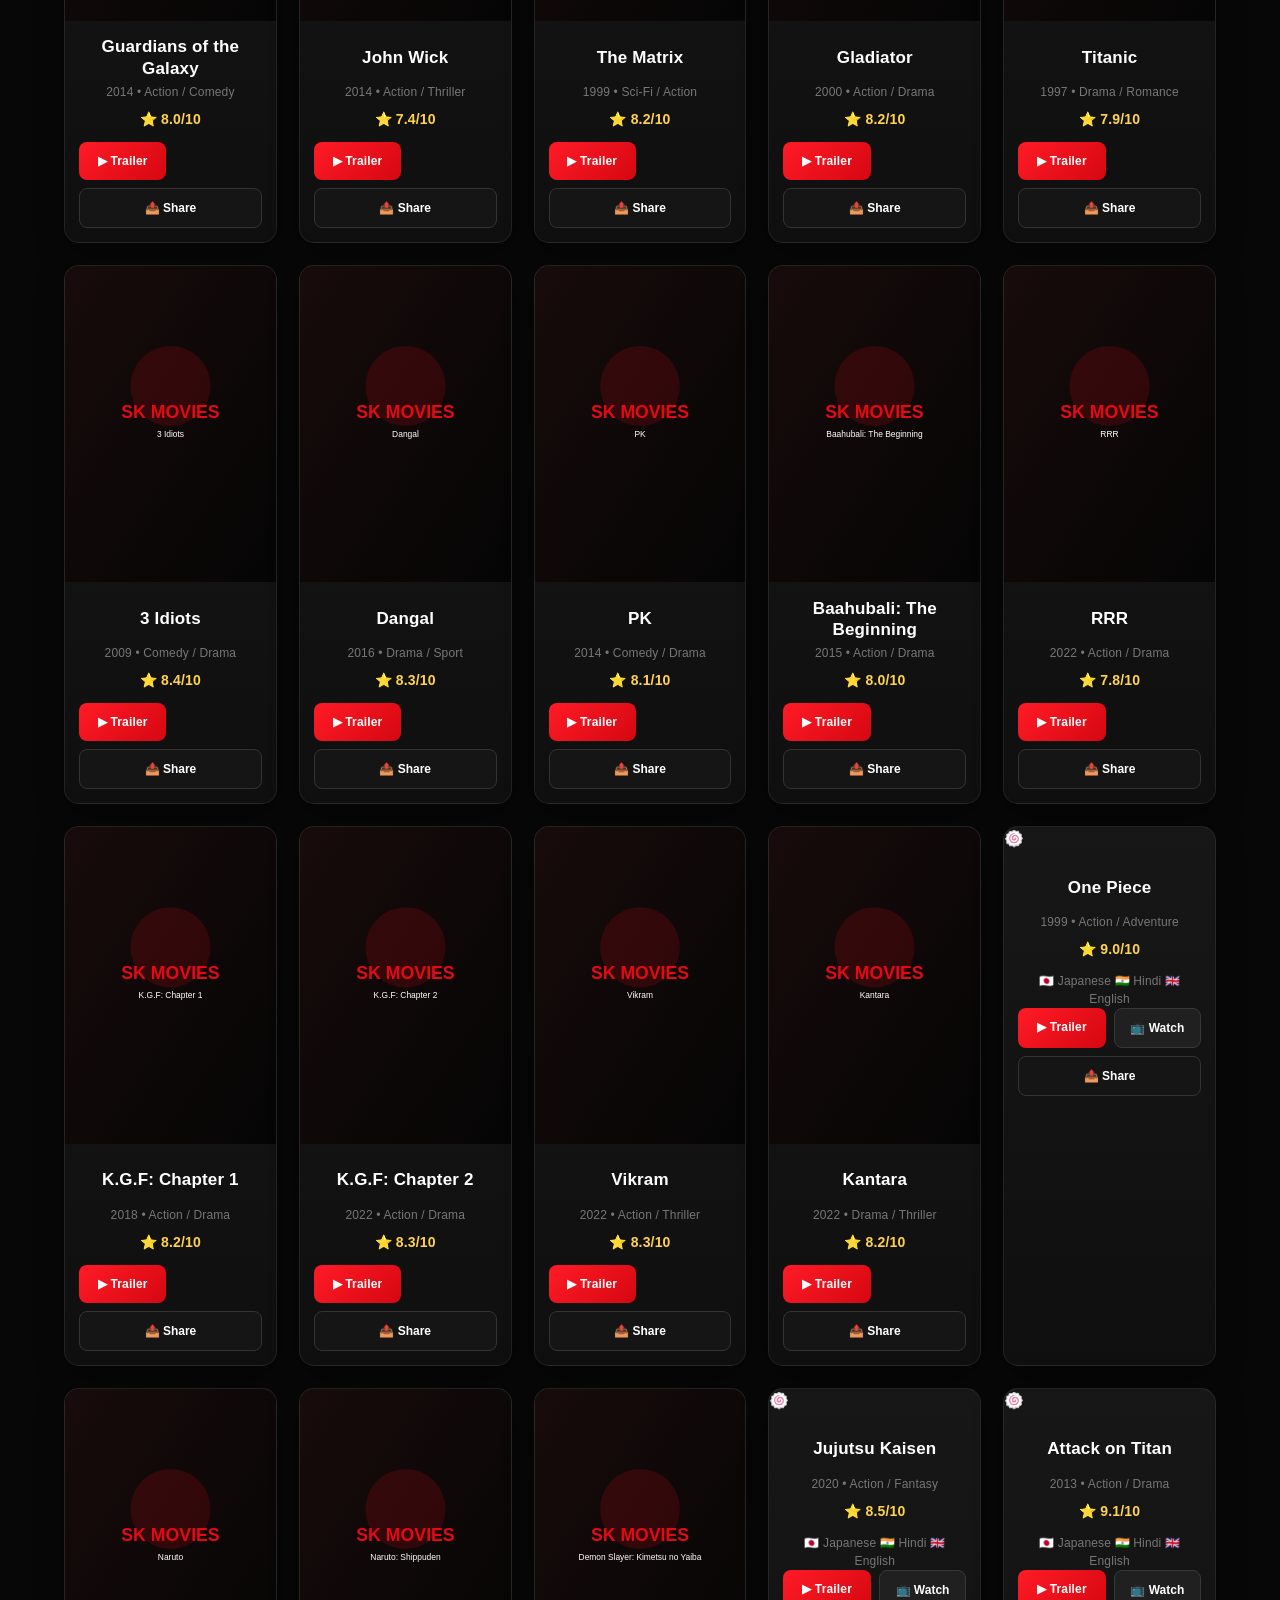
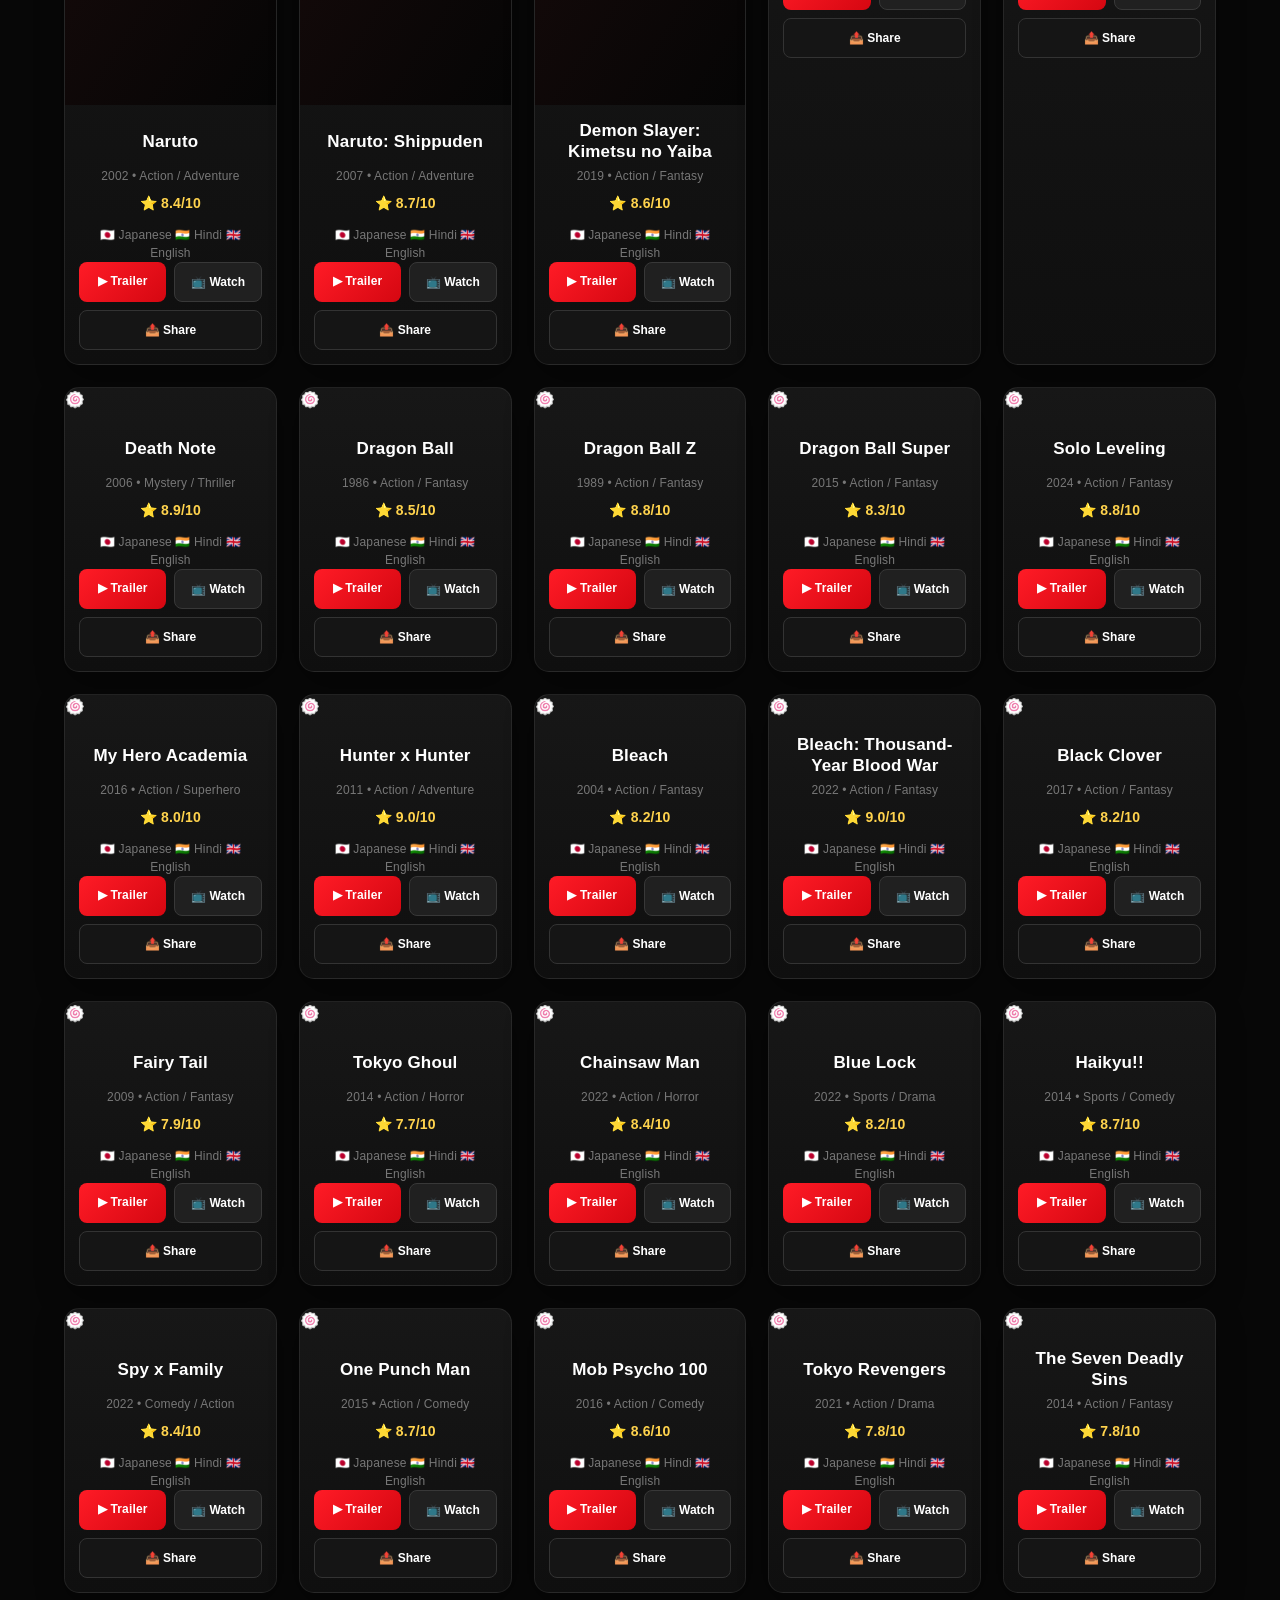
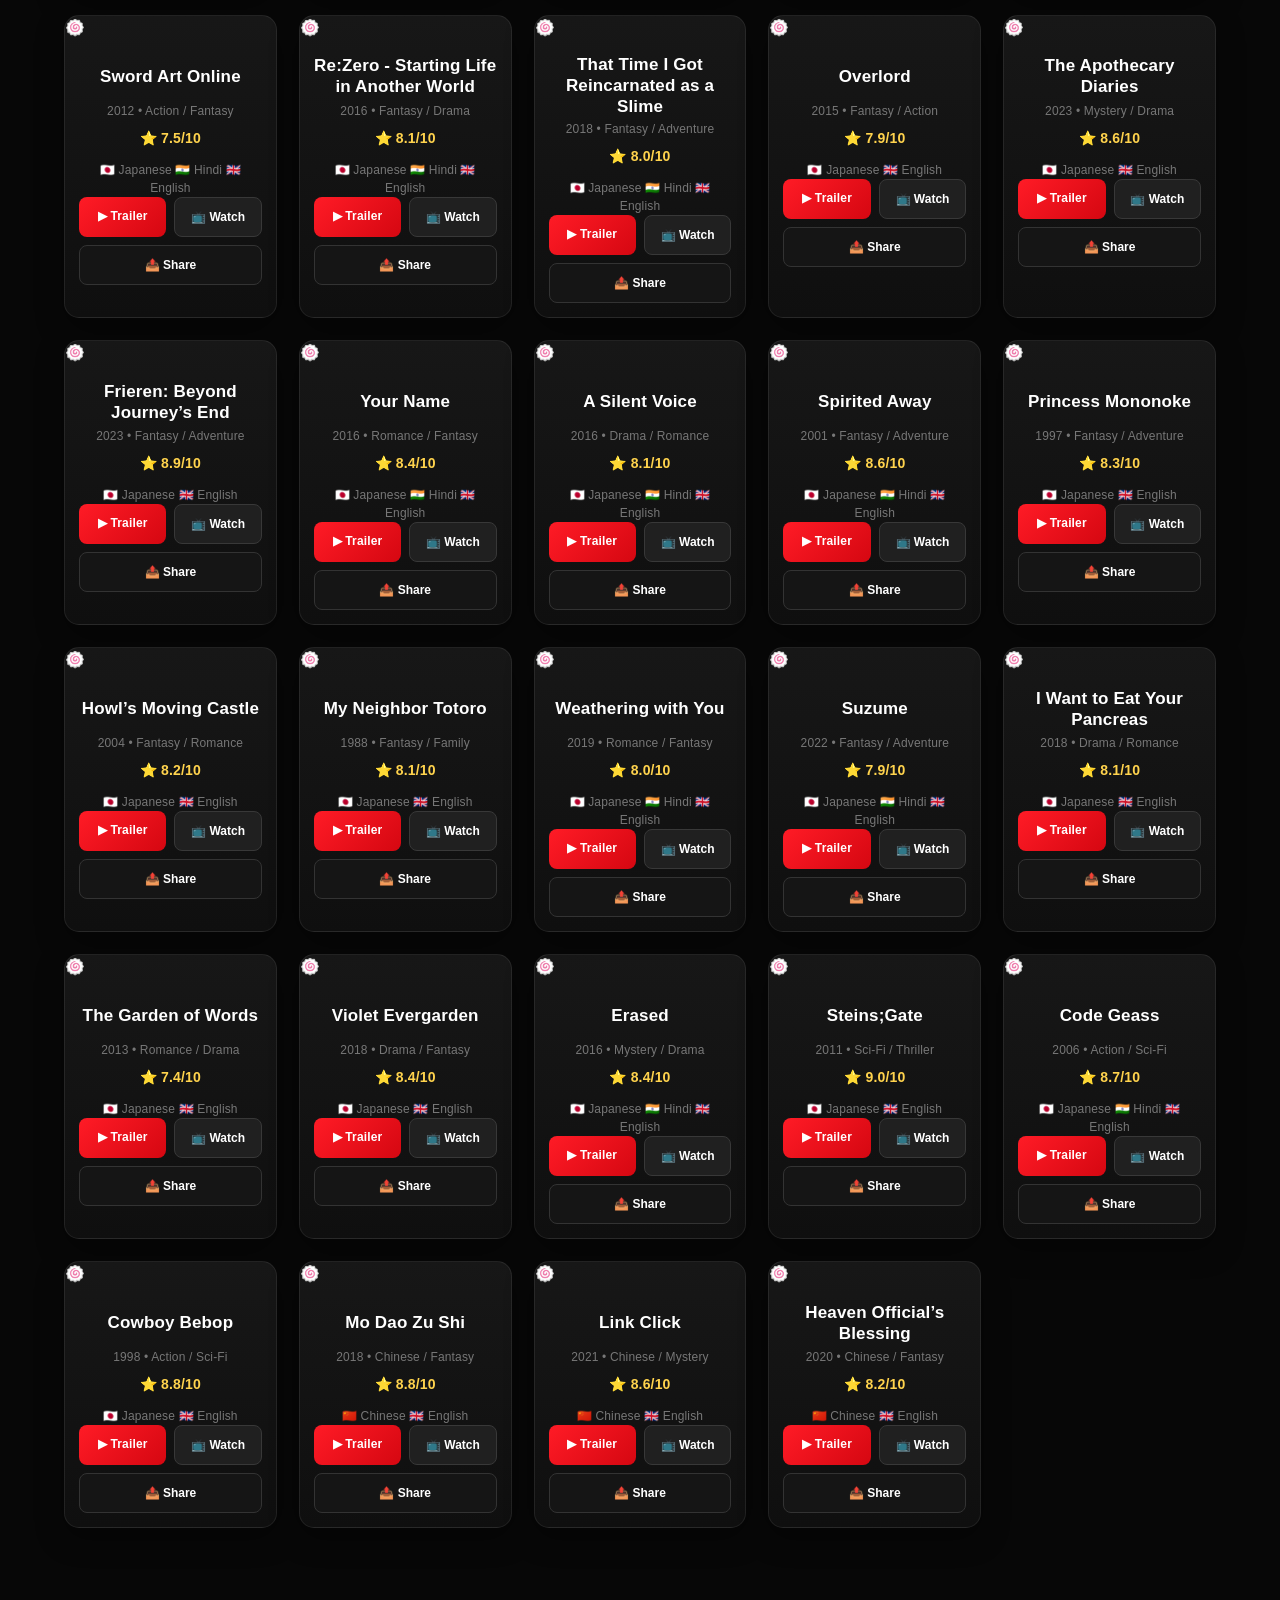
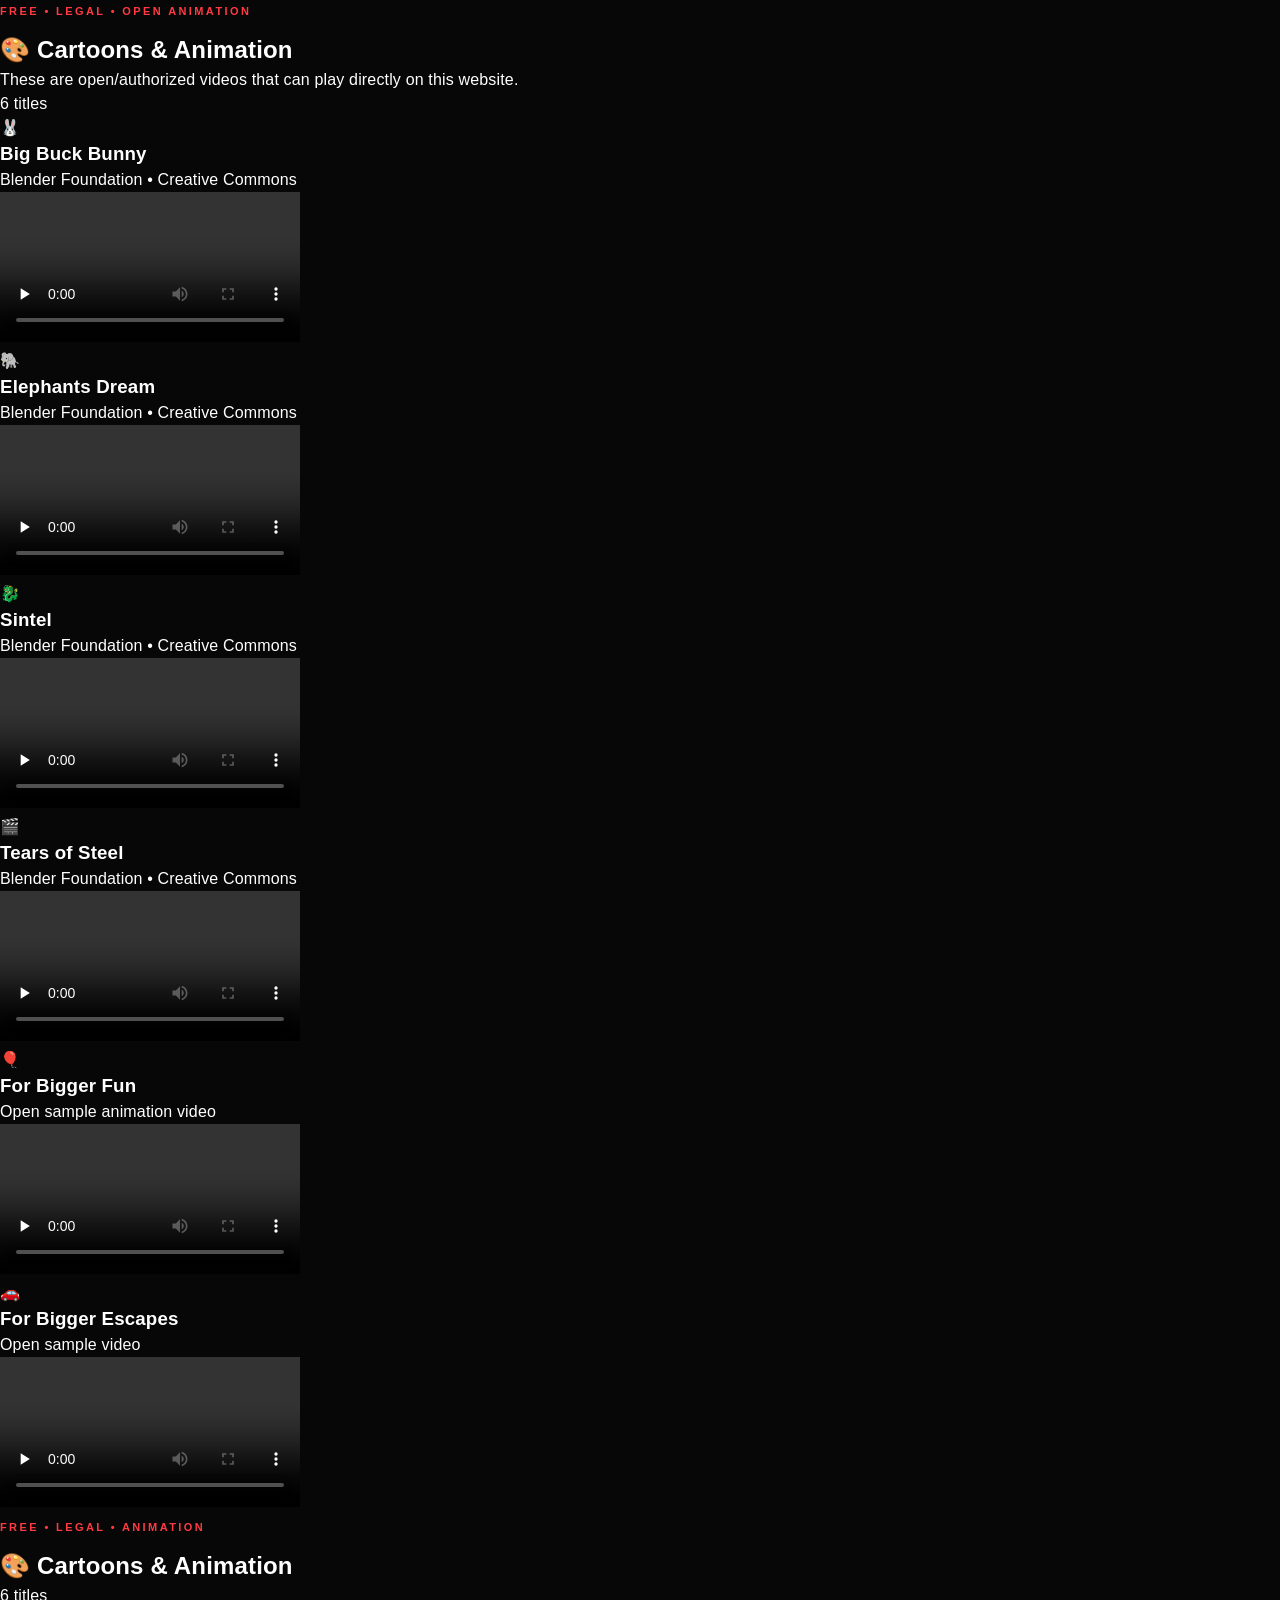
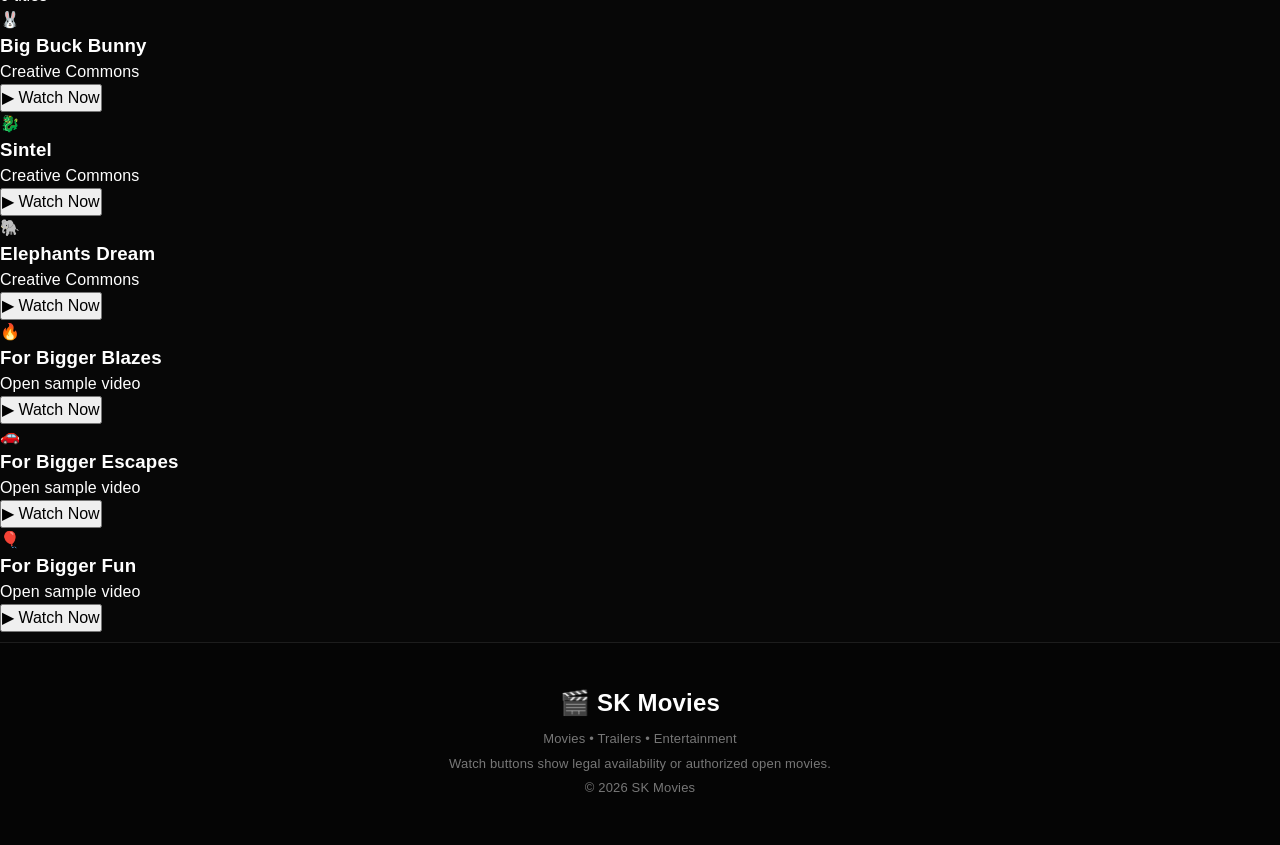
==== commit a261cbf3: "Add cartoons directly to homepage with native video players" ====
--- a/index.html
+++ b/index.html
@@ -28,6 +28,16 @@
 <article class="card" data-category="hollywood classic"><img loading="lazy" src="https://image.tmdb.org/t/p/w500/qJ2tW6WMUDux911r6m7haRef0WH.jpg" alt="The Dark Knight poster"><div class="card-body"><h3>The Dark Knight</h3><p class="meta">2008 • Action / Crime</p><p class="rating">⭐ 9.0/10</p><div class="btn-row"><a class="trailer-btn" href="https://www.youtube.com/results?search_query=The+Dark+Knight+Official+Trailer" target="_blank" rel="noopener noreferrer">▶ Trailer</a><a class="watch-btn" href="https://www.justwatch.com/pk/search?q=The%20Dark%20Knight" target="_blank" rel="noopener noreferrer">📺 Watch</a></div></div></article>
 </section>
 <div id="no-results" class="no-results" hidden>No movies found.</div>
+<section class="sk-cartoon-section" id="cartoons" aria-label="Free legal cartoons and animation">
+<div class="sk-cartoon-head"><div><span class="eyebrow">FREE • LEGAL • OPEN ANIMATION</span><h2>🎨 Cartoons & Animation</h2><p class="sk-cartoon-sub">These are open/authorized videos that can play directly on this website.</p></div><span class="sk-cartoon-count">6 titles</span></div>
+<div class="sk-cartoon-grid">
+<article class="sk-cartoon-card"><div class="sk-cartoon-art">🐰</div><div class="sk-cartoon-body"><h3>Big Buck Bunny</h3><p>Blender Foundation • Creative Commons</p><video controls preload="none" playsinline><source src="https://commondatastorage.googleapis.com/gtv-videos-bucket/sample/BigBuckBunny.mp4" type="video/mp4"></video></div></article>
+<article class="sk-cartoon-card"><div class="sk-cartoon-art">🐘</div><div class="sk-cartoon-body"><h3>Elephants Dream</h3><p>Blender Foundation • Creative Commons</p><video controls preload="none" playsinline><source src="https://commondatastorage.googleapis.com/gtv-videos-bucket/sample/ElephantsDream.mp4" type="video/mp4"></video></div></article>
+<article class="sk-cartoon-card"><div class="sk-cartoon-art">🐉</div><div class="sk-cartoon-body"><h3>Sintel</h3><p>Blender Foundation • Creative Commons</p><video controls preload="none" playsinline><source src="https://commondatastorage.googleapis.com/gtv-videos-bucket/sample/Sintel.mp4" type="video/mp4"></video></div></article>
+<article class="sk-cartoon-card"><div class="sk-cartoon-art">🎬</div><div class="sk-cartoon-body"><h3>Tears of Steel</h3><p>Blender Foundation • Creative Commons</p><video controls preload="none" playsinline><source src="https://commondatastorage.googleapis.com/gtv-videos-bucket/sample/TearsOfSteel.mp4" type="video/mp4"></video></div></article>
+<article class="sk-cartoon-card"><div class="sk-cartoon-art">🎈</div><div class="sk-cartoon-body"><h3>For Bigger Fun</h3><p>Open sample animation video</p><video controls preload="none" playsinline><source src="https://commondatastorage.googleapis.com/gtv-videos-bucket/sample/ForBiggerFun.mp4" type="video/mp4"></video></div></article>
+<article class="sk-cartoon-card"><div class="sk-cartoon-art">🚗</div><div class="sk-cartoon-body"><h3>For Bigger Escapes</h3><p>Open sample video</p><video controls preload="none" playsinline><source src="https://commondatastorage.googleapis.com/gtv-videos-bucket/sample/ForBiggerEscapes.mp4" type="video/mp4"></video></div></article>
+</div></section>
 </main>
 <footer id="contact"><h2>🎬 SK Movies</h2><p>Movies • Trailers • Entertainment</p><p>Watch buttons show legal availability or authorized open movies.</p><p>© 2026 SK Movies</p></footer>
 <script src="script.js" defer></script>
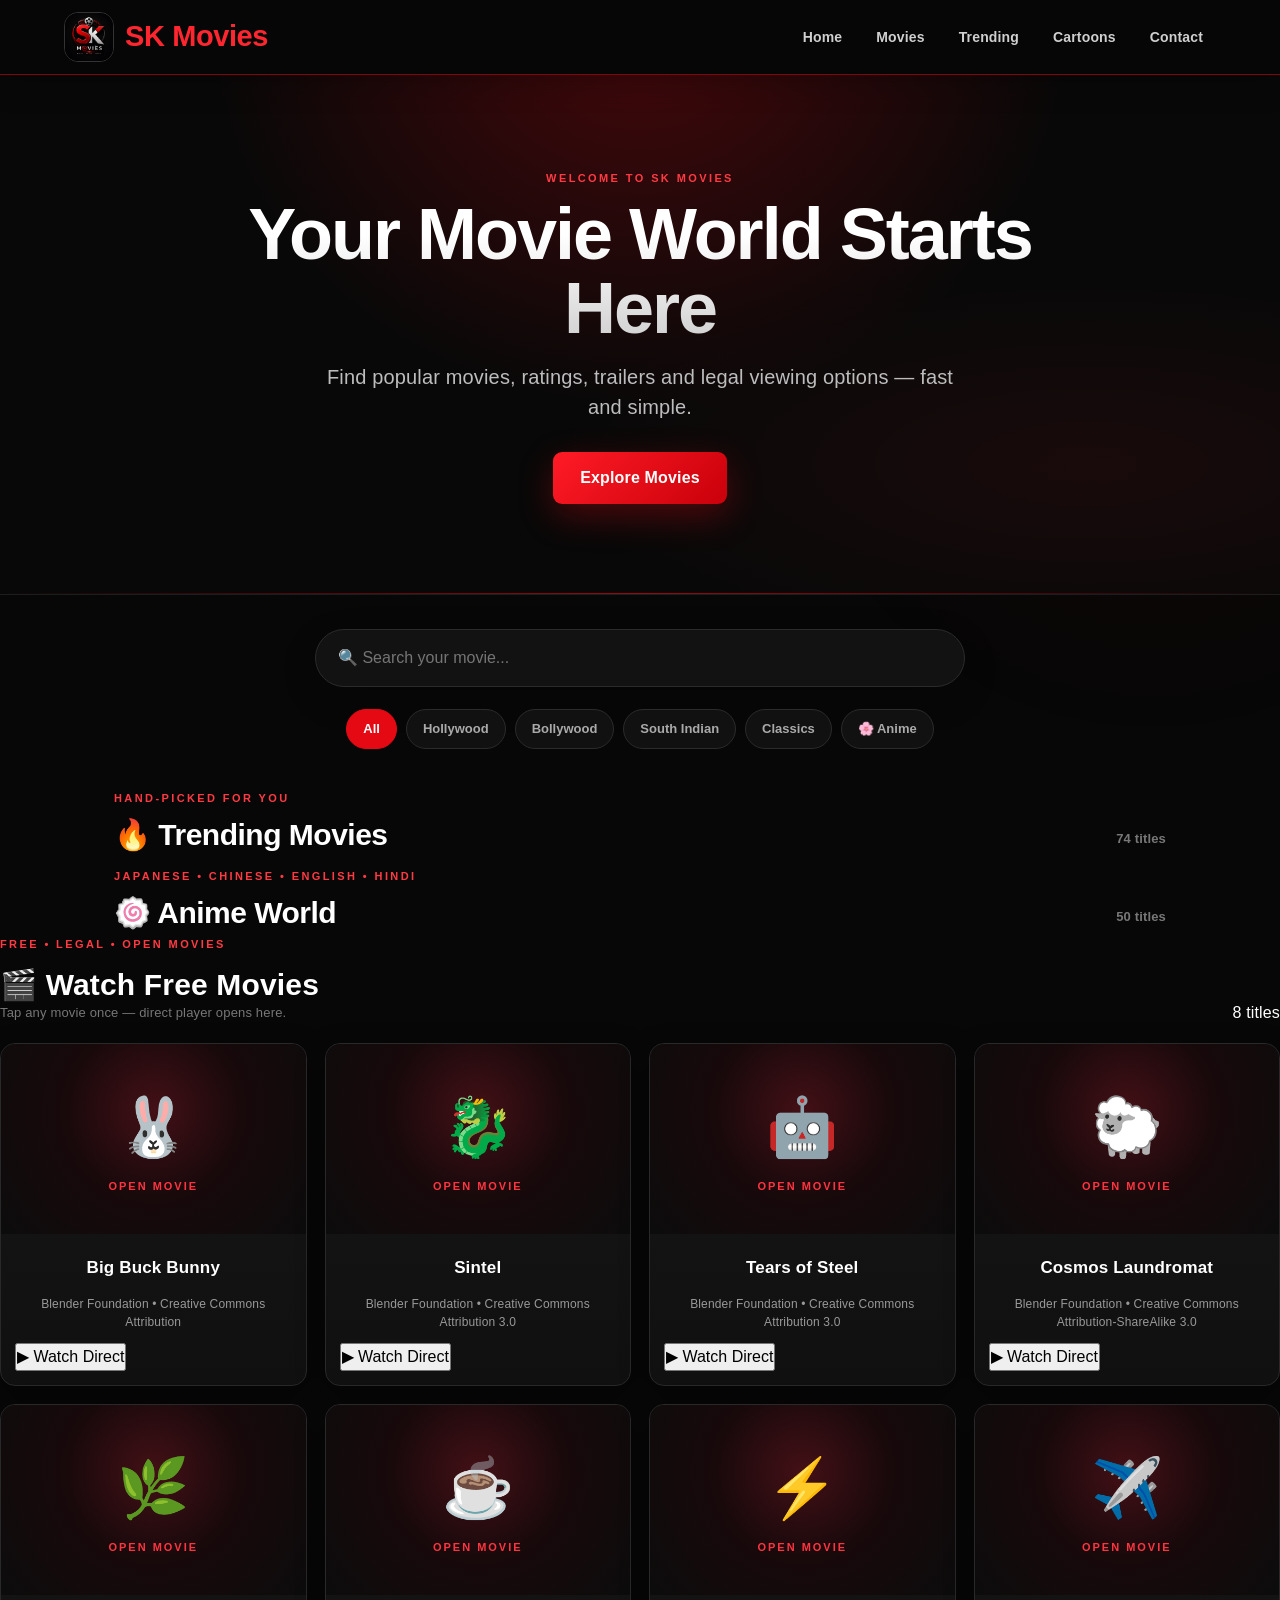
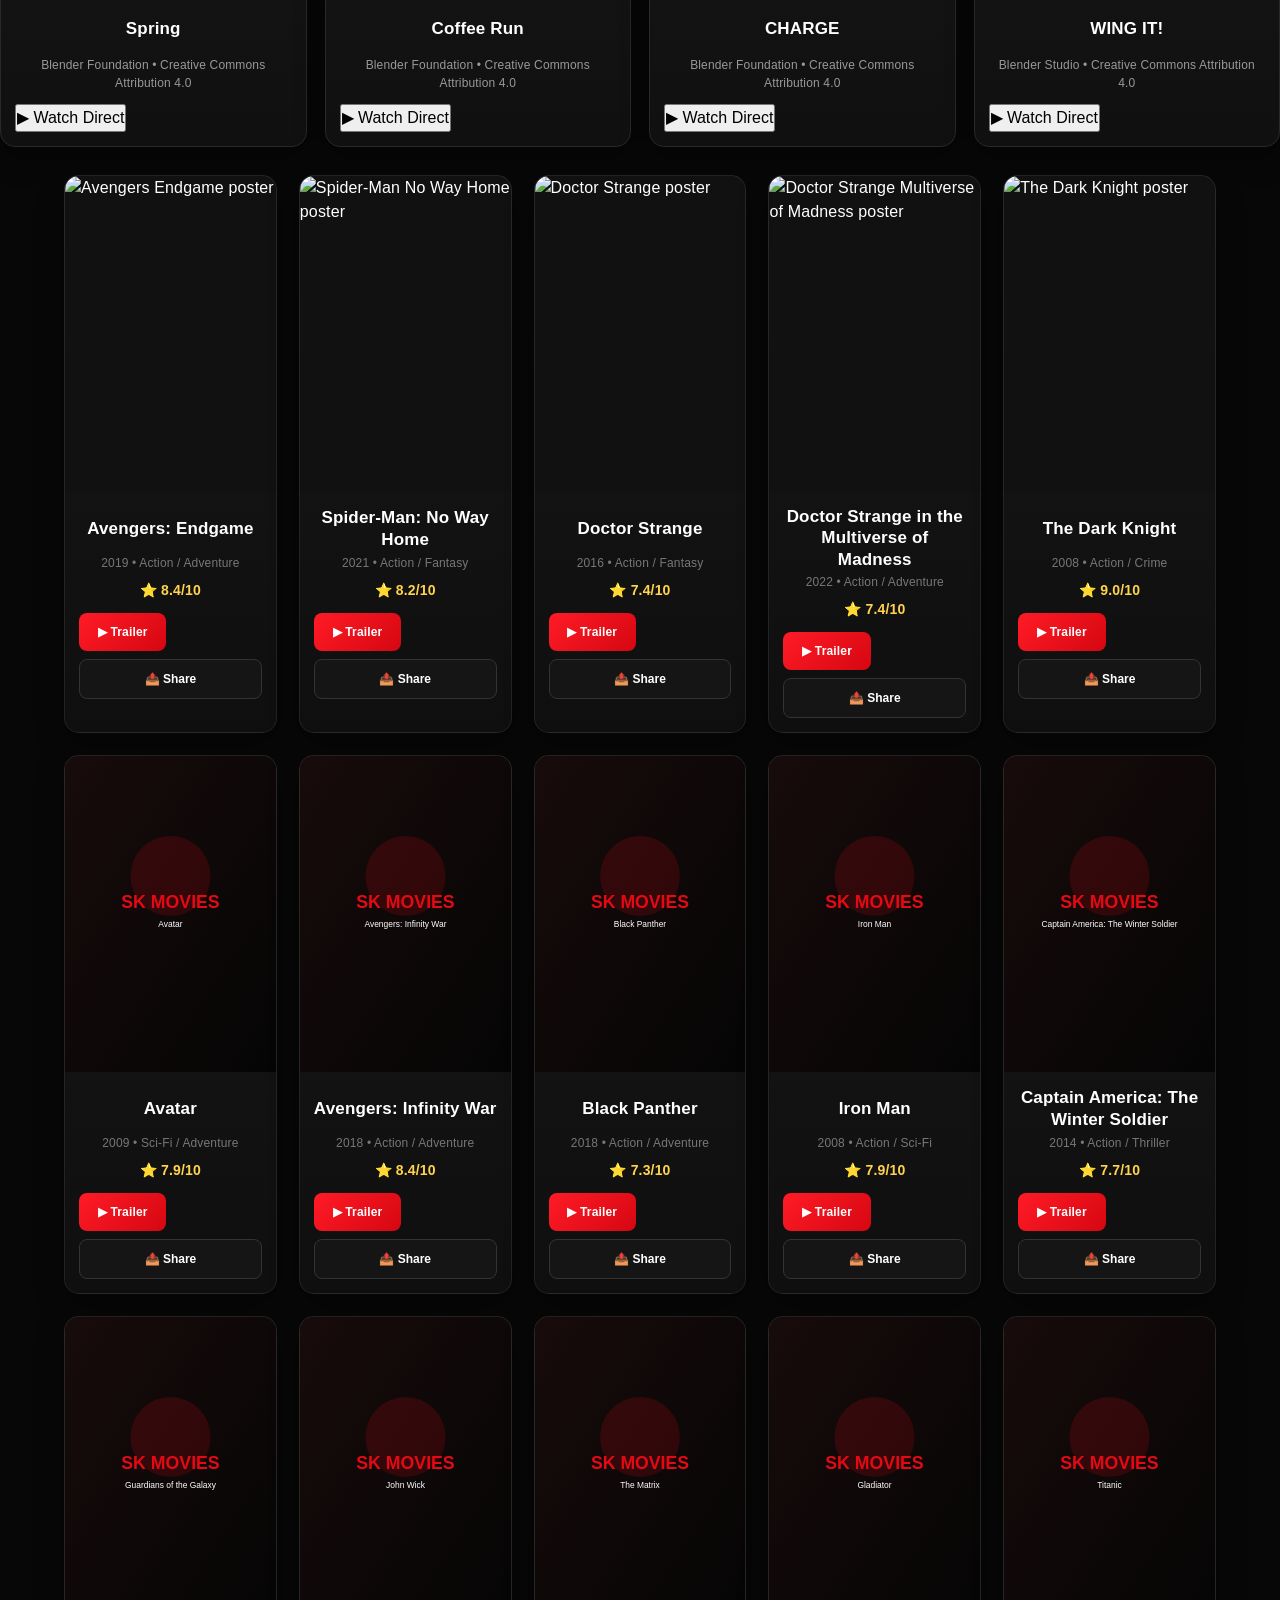
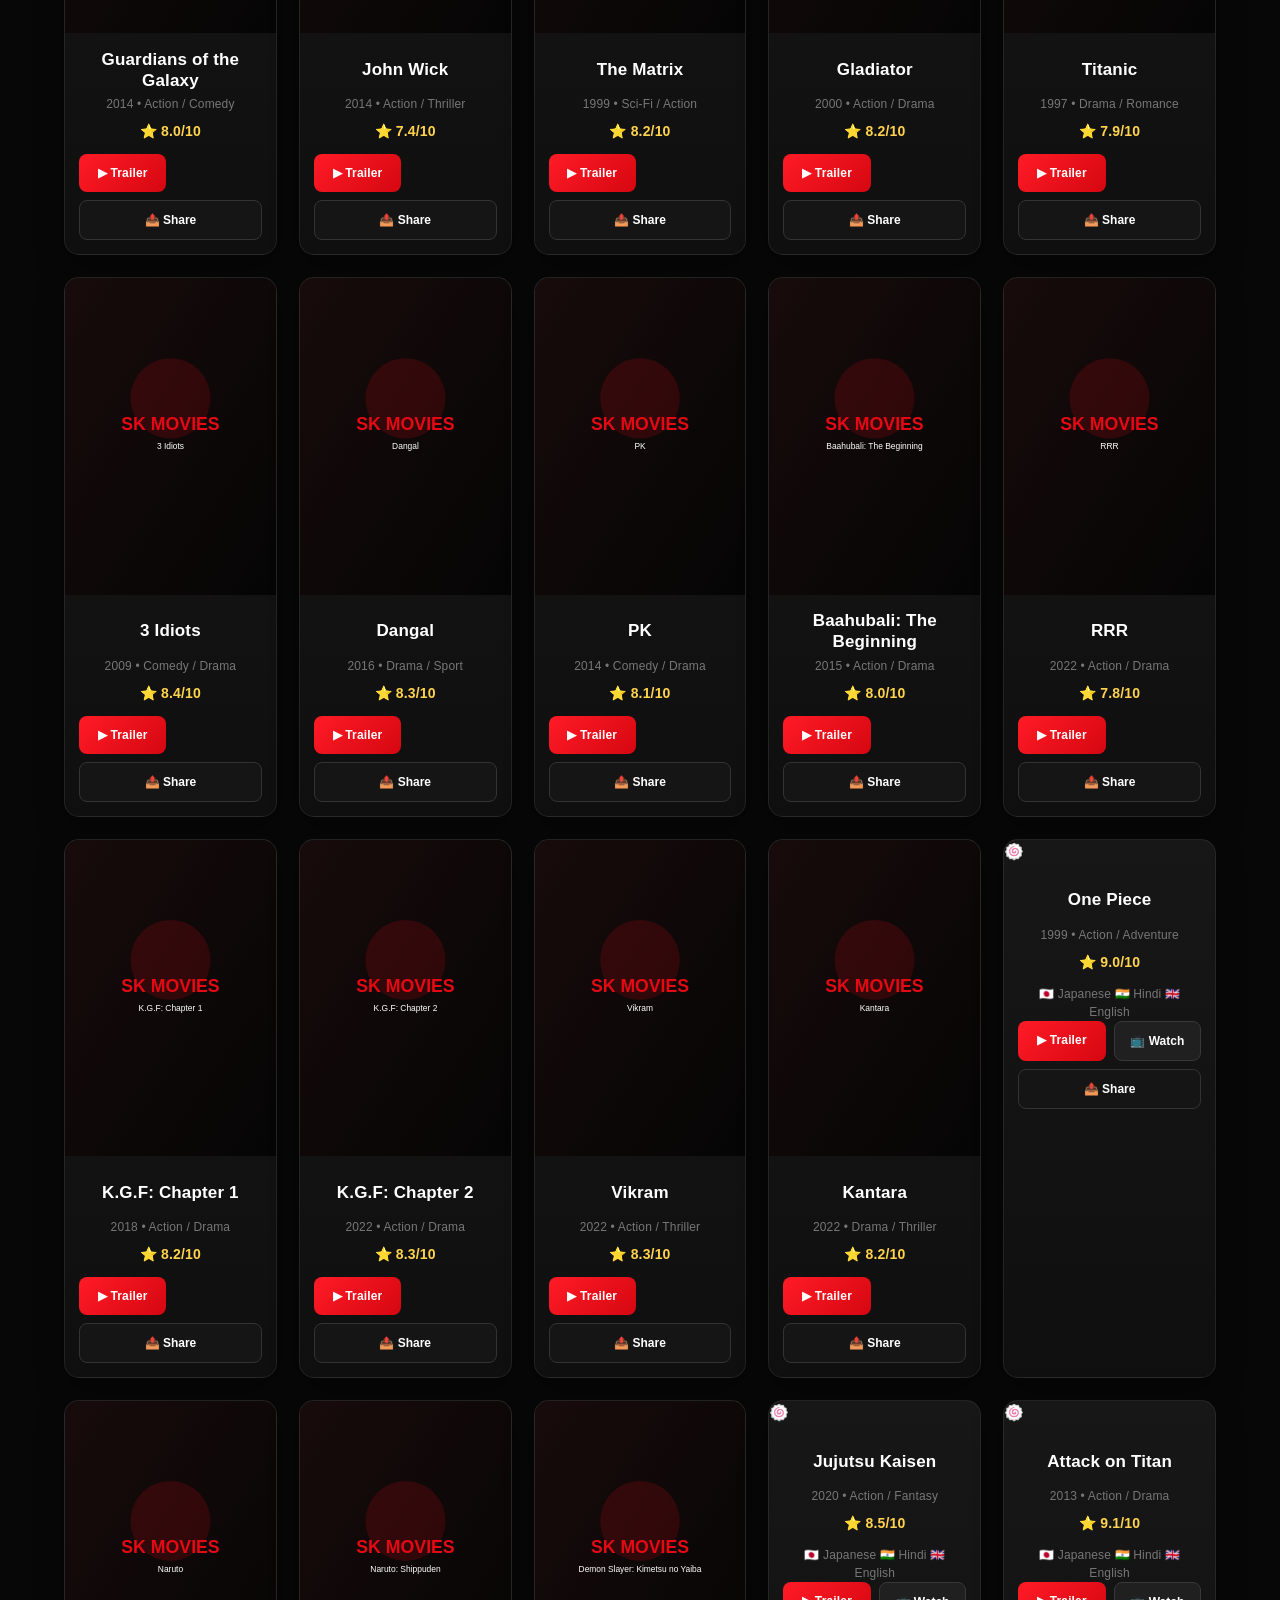
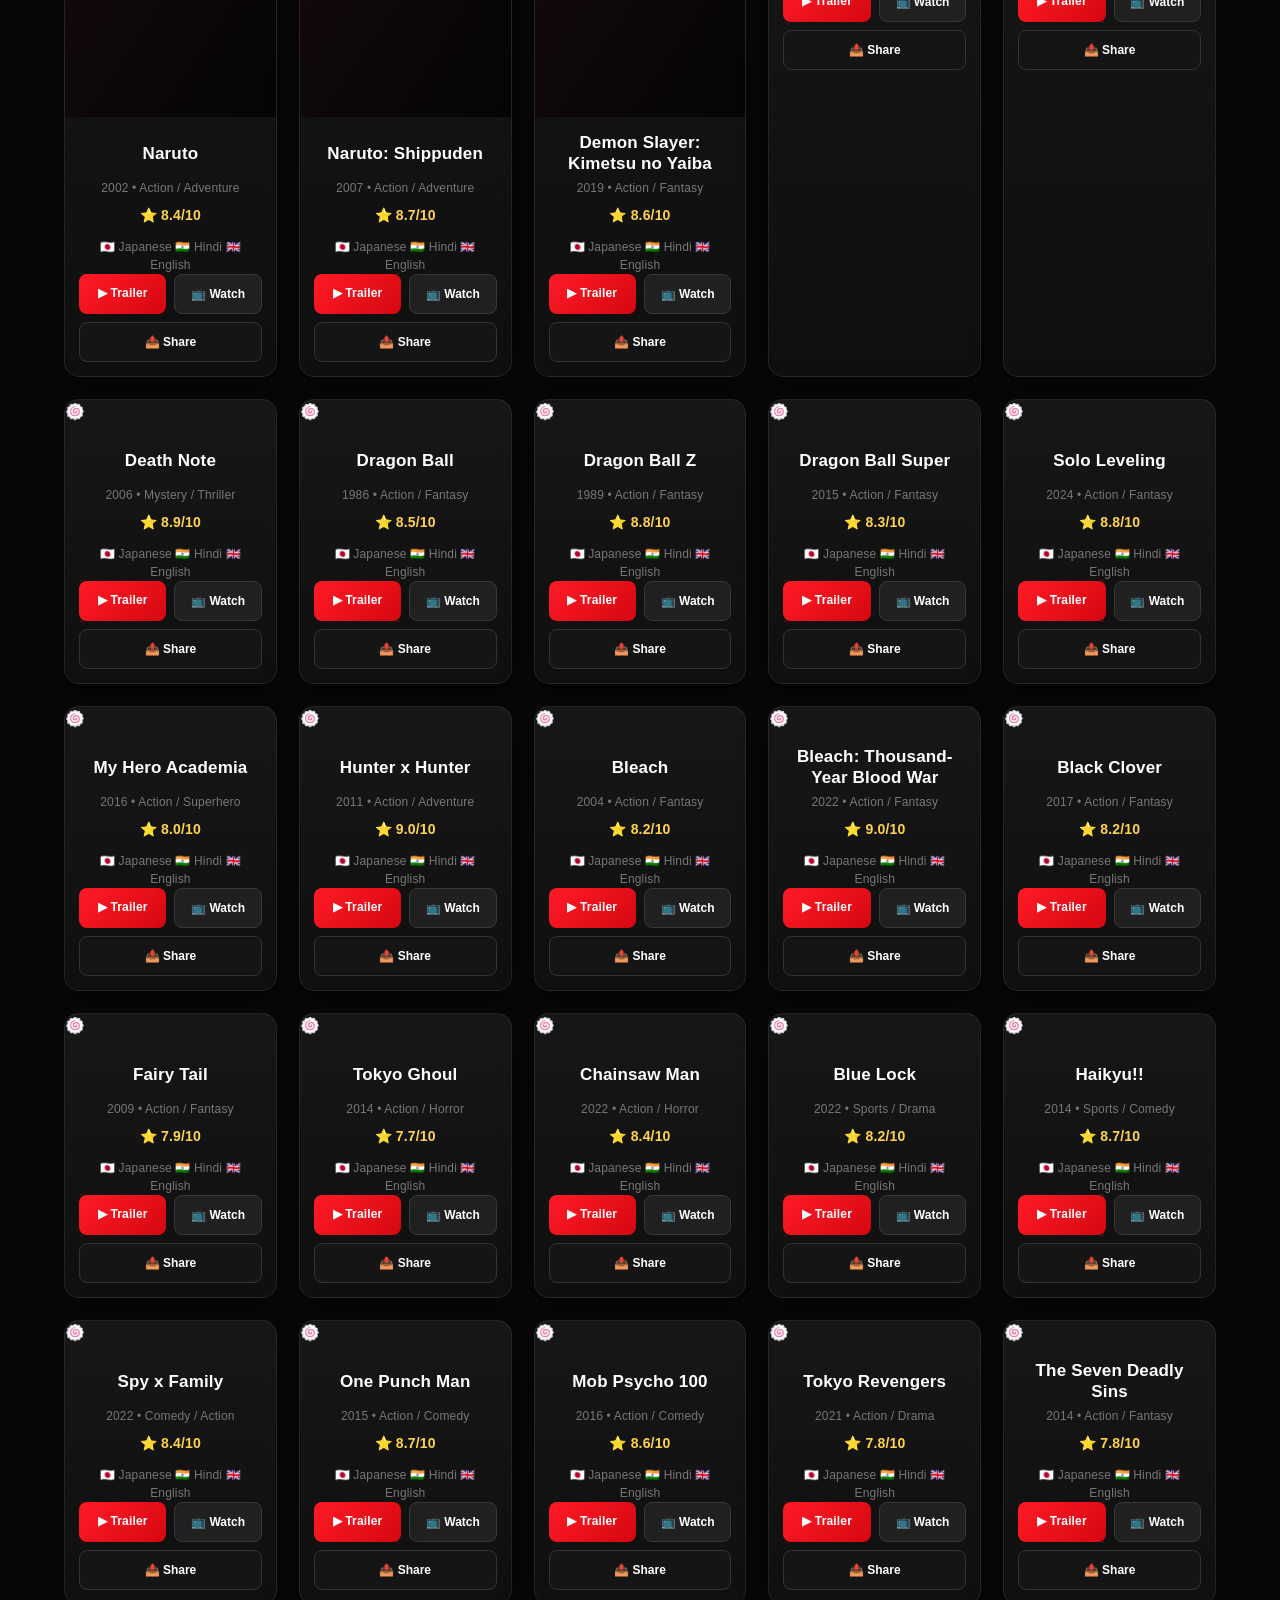
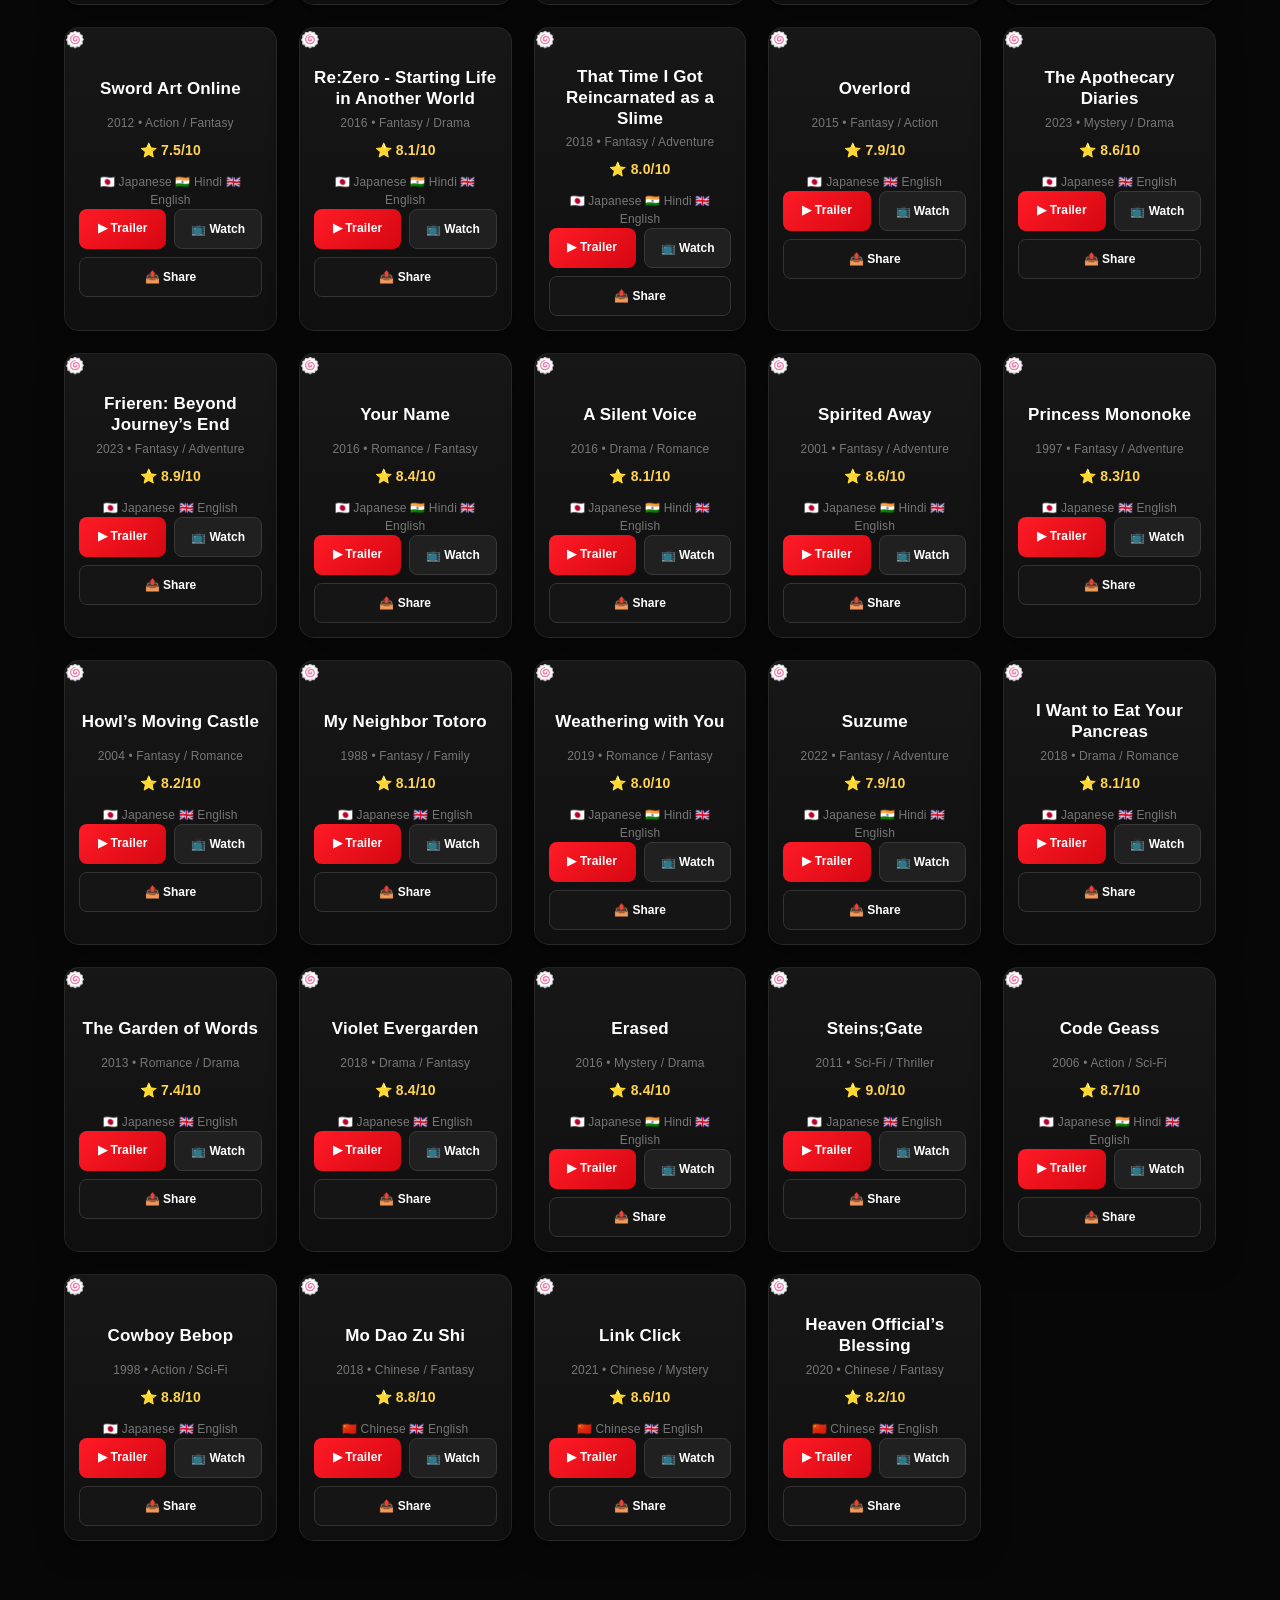
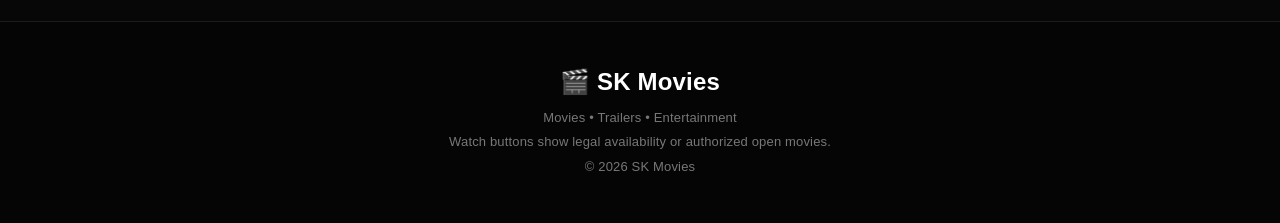
==== commit 8feee18e: "Hide cartoons from homepage and add Cartoons navigation link" ====
--- a/index.html
+++ b/index.html
@@ -13,7 +13,7 @@
 <body id="top">
 <header>
 <a class="brand" href="#top" aria-label="SK Movies Home"><img src="images/ChatGPT Image Aug 7, 2026, 09_35_17 PM.png" alt="SK Movies Logo"><span>SK Movies</span></a>
-<nav aria-label="Main navigation"><a href="#top">Home</a><a href="#movies">Movies</a><a href="#trending">Trending</a><a href="#contact">Contact</a></nav>
+<nav aria-label="Main navigation"><a href="#top">Home</a><a href="#movies">Movies</a><a href="#trending">Trending</a><a href="cartoons.html">Cartoons</a><a href="#contact">Contact</a></nav>
 </header>
 <section class="hero"><div class="hero-content"><span class="eyebrow">WELCOME TO SK MOVIES</span><h1>Your Movie World Starts Here</h1><p>Find popular movies, ratings, trailers and legal viewing options — fast and simple.</p><a href="#movies" class="hero-btn">Explore Movies</a></div></section>
 <main>
@@ -28,19 +28,8 @@
 <article class="card" data-category="hollywood classic"><img loading="lazy" src="https://image.tmdb.org/t/p/w500/qJ2tW6WMUDux911r6m7haRef0WH.jpg" alt="The Dark Knight poster"><div class="card-body"><h3>The Dark Knight</h3><p class="meta">2008 • Action / Crime</p><p class="rating">⭐ 9.0/10</p><div class="btn-row"><a class="trailer-btn" href="https://www.youtube.com/results?search_query=The+Dark+Knight+Official+Trailer" target="_blank" rel="noopener noreferrer">▶ Trailer</a><a class="watch-btn" href="https://www.justwatch.com/pk/search?q=The%20Dark%20Knight" target="_blank" rel="noopener noreferrer">📺 Watch</a></div></div></article>
 </section>
 <div id="no-results" class="no-results" hidden>No movies found.</div>
-<section class="sk-cartoon-section" id="cartoons" aria-label="Free legal cartoons and animation">
-<div class="sk-cartoon-head"><div><span class="eyebrow">FREE • LEGAL • OPEN ANIMATION</span><h2>🎨 Cartoons & Animation</h2><p class="sk-cartoon-sub">These are open/authorized videos that can play directly on this website.</p></div><span class="sk-cartoon-count">6 titles</span></div>
-<div class="sk-cartoon-grid">
-<article class="sk-cartoon-card"><div class="sk-cartoon-art">🐰</div><div class="sk-cartoon-body"><h3>Big Buck Bunny</h3><p>Blender Foundation • Creative Commons</p><video controls preload="none" playsinline><source src="https://commondatastorage.googleapis.com/gtv-videos-bucket/sample/BigBuckBunny.mp4" type="video/mp4"></video></div></article>
-<article class="sk-cartoon-card"><div class="sk-cartoon-art">🐘</div><div class="sk-cartoon-body"><h3>Elephants Dream</h3><p>Blender Foundation • Creative Commons</p><video controls preload="none" playsinline><source src="https://commondatastorage.googleapis.com/gtv-videos-bucket/sample/ElephantsDream.mp4" type="video/mp4"></video></div></article>
-<article class="sk-cartoon-card"><div class="sk-cartoon-art">🐉</div><div class="sk-cartoon-body"><h3>Sintel</h3><p>Blender Foundation • Creative Commons</p><video controls preload="none" playsinline><source src="https://commondatastorage.googleapis.com/gtv-videos-bucket/sample/Sintel.mp4" type="video/mp4"></video></div></article>
-<article class="sk-cartoon-card"><div class="sk-cartoon-art">🎬</div><div class="sk-cartoon-body"><h3>Tears of Steel</h3><p>Blender Foundation • Creative Commons</p><video controls preload="none" playsinline><source src="https://commondatastorage.googleapis.com/gtv-videos-bucket/sample/TearsOfSteel.mp4" type="video/mp4"></video></div></article>
-<article class="sk-cartoon-card"><div class="sk-cartoon-art">🎈</div><div class="sk-cartoon-body"><h3>For Bigger Fun</h3><p>Open sample animation video</p><video controls preload="none" playsinline><source src="https://commondatastorage.googleapis.com/gtv-videos-bucket/sample/ForBiggerFun.mp4" type="video/mp4"></video></div></article>
-<article class="sk-cartoon-card"><div class="sk-cartoon-art">🚗</div><div class="sk-cartoon-body"><h3>For Bigger Escapes</h3><p>Open sample video</p><video controls preload="none" playsinline><source src="https://commondatastorage.googleapis.com/gtv-videos-bucket/sample/ForBiggerEscapes.mp4" type="video/mp4"></video></div></article>
-</div></section>
 </main>
 <footer id="contact"><h2>🎬 SK Movies</h2><p>Movies • Trailers • Entertainment</p><p>Watch buttons show legal availability or authorized open movies.</p><p>© 2026 SK Movies</p></footer>
 <script src="script.js" defer></script>
-<script src="cartoons.js" defer></script>
 </body>
 </html>
--- a/professional.css
+++ b/professional.css
@@ -1,44 +1,7 @@
 /* Final visual polish — loaded after style.css */
 :root{--sk-red:#e50914;--sk-red-soft:#ff3340;--sk-bg:#070707;--sk-panel:#121212;--sk-line:rgba(255,255,255,.08)}
-body{background:var(--sk-bg);letter-spacing:.01em}
-header{min-height:68px}
-.brand span{letter-spacing:-.4px}
-.hero{min-height:520px;background:radial-gradient(ellipse at 50% -10%,rgba(229,9,20,.28),transparent 48%),radial-gradient(ellipse at 85% 75%,rgba(255,45,55,.07),transparent 35%),#080808}
-.hero:after{content:"";position:absolute;inset:auto 0 0;height:1px;background:linear-gradient(90deg,transparent,var(--sk-red),transparent);opacity:.65}
-.hero-content{position:relative;z-index:1}
-.hero-btn{transition:transform .2s,box-shadow .2s;background:linear-gradient(135deg,#ff1b26,#c9000a)}
-.hero-btn:hover{transform:translateY(-2px);box-shadow:0 15px 40px rgba(229,9,20,.4)}
-.search-box{position:relative;z-index:2}
-.search-box input{background:rgba(20,20,20,.9);border-color:#2b2b2b;box-shadow:0 12px 35px rgba(0,0,0,.2)}
-.filters{position:relative;z-index:2}
-.filter{transition:.2s}
-.filter:hover{transform:translateY(-1px);border-color:#444}
-.section-heading{margin-top:10px}
-.section-heading h2,.sk-legal-head h2{letter-spacing:-.5px}
-.card{border-color:var(--sk-line);background:linear-gradient(180deg,#171717,#0f0f0f)}
-.card img{transition:transform .35s,filter .35s}
-.card:hover img{transform:scale(1.025);filter:saturate(1.08)}
-.trailer-btn,.sk-legal-watch{background:linear-gradient(135deg,#ff1b26,#d50711)}
-.watch-btn{transition:.2s}
-.watch-btn:hover{border-color:#666;background:#292929}
-.sk-legal-section{margin-top:12px;padding:28px 24px 30px;border:1px solid rgba(229,9,20,.18);border-radius:22px;background:linear-gradient(180deg,rgba(30,6,8,.72),rgba(11,11,11,.92));box-shadow:0 20px 70px rgba(0,0,0,.25)}
-.sk-legal-head{margin-bottom:24px}
-.sk-legal-head h2{margin-top:5px}
-.sk-legal-sub{color:#8f8f8f!important;font-size:13px;margin-top:6px!important}
-.sk-legal-count{padding:8px 12px;border:1px solid #302020;border-radius:999px;color:#aaa;background:#111;font-size:12px;font-weight:800;white-space:nowrap}
-.sk-legal-grid{grid-template-columns:repeat(4,minmax(0,1fr));gap:16px}
-.sk-legal-card{border-color:rgba(255,255,255,.08);background:#111;transition:transform .22s,border-color .22s,box-shadow .22s}
-.sk-legal-card:hover{transform:translateY(-6px);border-color:rgba(229,9,20,.7)}
-.sk-legal-art{height:185px;background:radial-gradient(circle at 50% 35%,rgba(229,9,20,.3),transparent 35%),linear-gradient(145deg,#21090b,#0c0c0c 65%);border-bottom:1px solid rgba(255,255,255,.06)}
-.sk-legal-art div{filter:drop-shadow(0 8px 18px rgba(0,0,0,.55))}
-.sk-legal-art span{font-size:10px}
-.sk-legal-body h3{font-weight:850}
-.sk-legal-meta{line-height:1.35}
-.sk-legal-watch{transition:.2s}
-.sk-legal-watch:hover{transform:translateY(-1px);box-shadow:0 8px 22px rgba(229,9,20,.22)}
-.sk-legal-player{backdrop-filter:blur(10px)}
-.sk-legal-box{background:linear-gradient(180deg,#151515,#0c0c0c);border-color:#343434}
-.sk-legal-box video{outline:1px solid #242424}
-footer{margin-top:10px}
-@media(max-width:900px){.sk-legal-section{margin-left:3%;margin-right:3%}.sk-legal-grid{grid-template-columns:repeat(3,minmax(0,1fr))}}
-@media(max-width:700px){.hero{min-height:430px}.sk-legal-section{margin:8px 11px 45px;padding:20px 12px 22px;border-radius:17px}.sk-legal-grid{grid-template-columns:repeat(2,minmax(0,1fr));gap:11px}.sk-legal-art{height:150px}.sk-legal-count{align-self:flex-start}.sk-legal-head{margin-bottom:18px}}
+body{background:var(--sk-bg);letter-spacing:.01em} header{min-height:68px}.brand span{letter-spacing:-.4px}
+.hero{min-height:520px;background:radial-gradient(ellipse at 50% -10%,rgba(229,9,20,.28),transparent 48%),radial-gradient(ellipse at 85% 75%,rgba(255,45,55,.07),transparent 35%),#080808}.hero:after{content:"";position:absolute;inset:auto 0 0;height:1px;background:linear-gradient(90deg,transparent,var(--sk-red),transparent);opacity:.65}.hero-content{position:relative;z-index:1}.hero-btn{transition:transform .2s,box-shadow .2s;background:linear-gradient(135deg,#ff1b26,#c9000a)}.hero-btn:hover{transform:translateY(-2px);box-shadow:0 15px 40px rgba(229,9,20,.4)}
+.search-box,.filters{position:relative;z-index:2}.search-box input{background:rgba(20,20,20,.9);border-color:#2b2b2b;box-shadow:0 12px 35px rgba(0,0,0,.2)}.filter{transition:.2s}.filter:hover{transform:translateY(-1px);border-color:#444}.section-heading{margin-top:10px}.section-heading h2{letter-spacing:-.5px}.card{border-color:var(--sk-line);background:linear-gradient(180deg,#171717,#0f0f0f)}.card img{transition:transform .35s,filter .35s}.card:hover img{transform:scale(1.025);filter:saturate(1.08)}.trailer-btn{background:linear-gradient(135deg,#ff1b26,#d50711)}.watch-btn{transition:.2s}.watch-btn:hover{border-color:#666;background:#292929}
+.sk-cartoon-section{margin:42px 0 20px;padding:28px 24px 30px;border:1px solid rgba(229,9,20,.2);border-radius:22px;background:linear-gradient(180deg,rgba(30,6,8,.72),rgba(11,11,11,.94));box-shadow:0 20px 70px rgba(0,0,0,.25)}.sk-cartoon-head{display:flex;justify-content:space-between;align-items:flex-end;margin-bottom:22px}.sk-cartoon-head h2{margin:5px 0}.sk-cartoon-sub{color:#999!important;font-size:13px;margin:6px 0 0!important}.sk-cartoon-count{padding:8px 12px;border:1px solid #302020;border-radius:999px;color:#aaa;background:#111;font-size:12px;font-weight:800;white-space:nowrap}.sk-cartoon-grid{display:grid;grid-template-columns:repeat(3,minmax(0,1fr));gap:17px}.sk-cartoon-card{overflow:hidden;background:#111;border:1px solid rgba(255,255,255,.08);border-radius:16px;transition:transform .22s,border-color .22s}.sk-cartoon-card:hover{transform:translateY(-5px);border-color:rgba(229,9,20,.65)}.sk-cartoon-art{height:150px;display:grid;place-items:center;font-size:66px;background:radial-gradient(circle at 50% 35%,rgba(229,9,20,.28),transparent 38%),linear-gradient(145deg,#21090b,#0c0c0c 65%)}.sk-cartoon-body{padding:15px}.sk-cartoon-body h3{margin:0 0 5px;font-weight:850}.sk-cartoon-body p{font-size:12px;color:#8d8d8d;margin:0 0 12px}.sk-cartoon-body video{display:block;width:100%;aspect-ratio:16/9;background:#000;border-radius:9px;outline:1px solid #252525}
+footer{margin-top:10px}@media(max-width:900px){.sk-cartoon-section{margin-left:3%;margin-right:3%}.sk-cartoon-grid{grid-template-columns:repeat(2,minmax(0,1fr))}}@media(max-width:700px){.hero{min-height:430px}.sk-cartoon-section{margin:8px 11px 45px;padding:20px 12px 22px;border-radius:17px}.sk-cartoon-grid{grid-template-columns:repeat(2,minmax(0,1fr));gap:11px}.sk-cartoon-art{height:130px;font-size:52px}.sk-cartoon-head{display:block}.sk-cartoon-count{display:inline-block;margin-top:10px}}
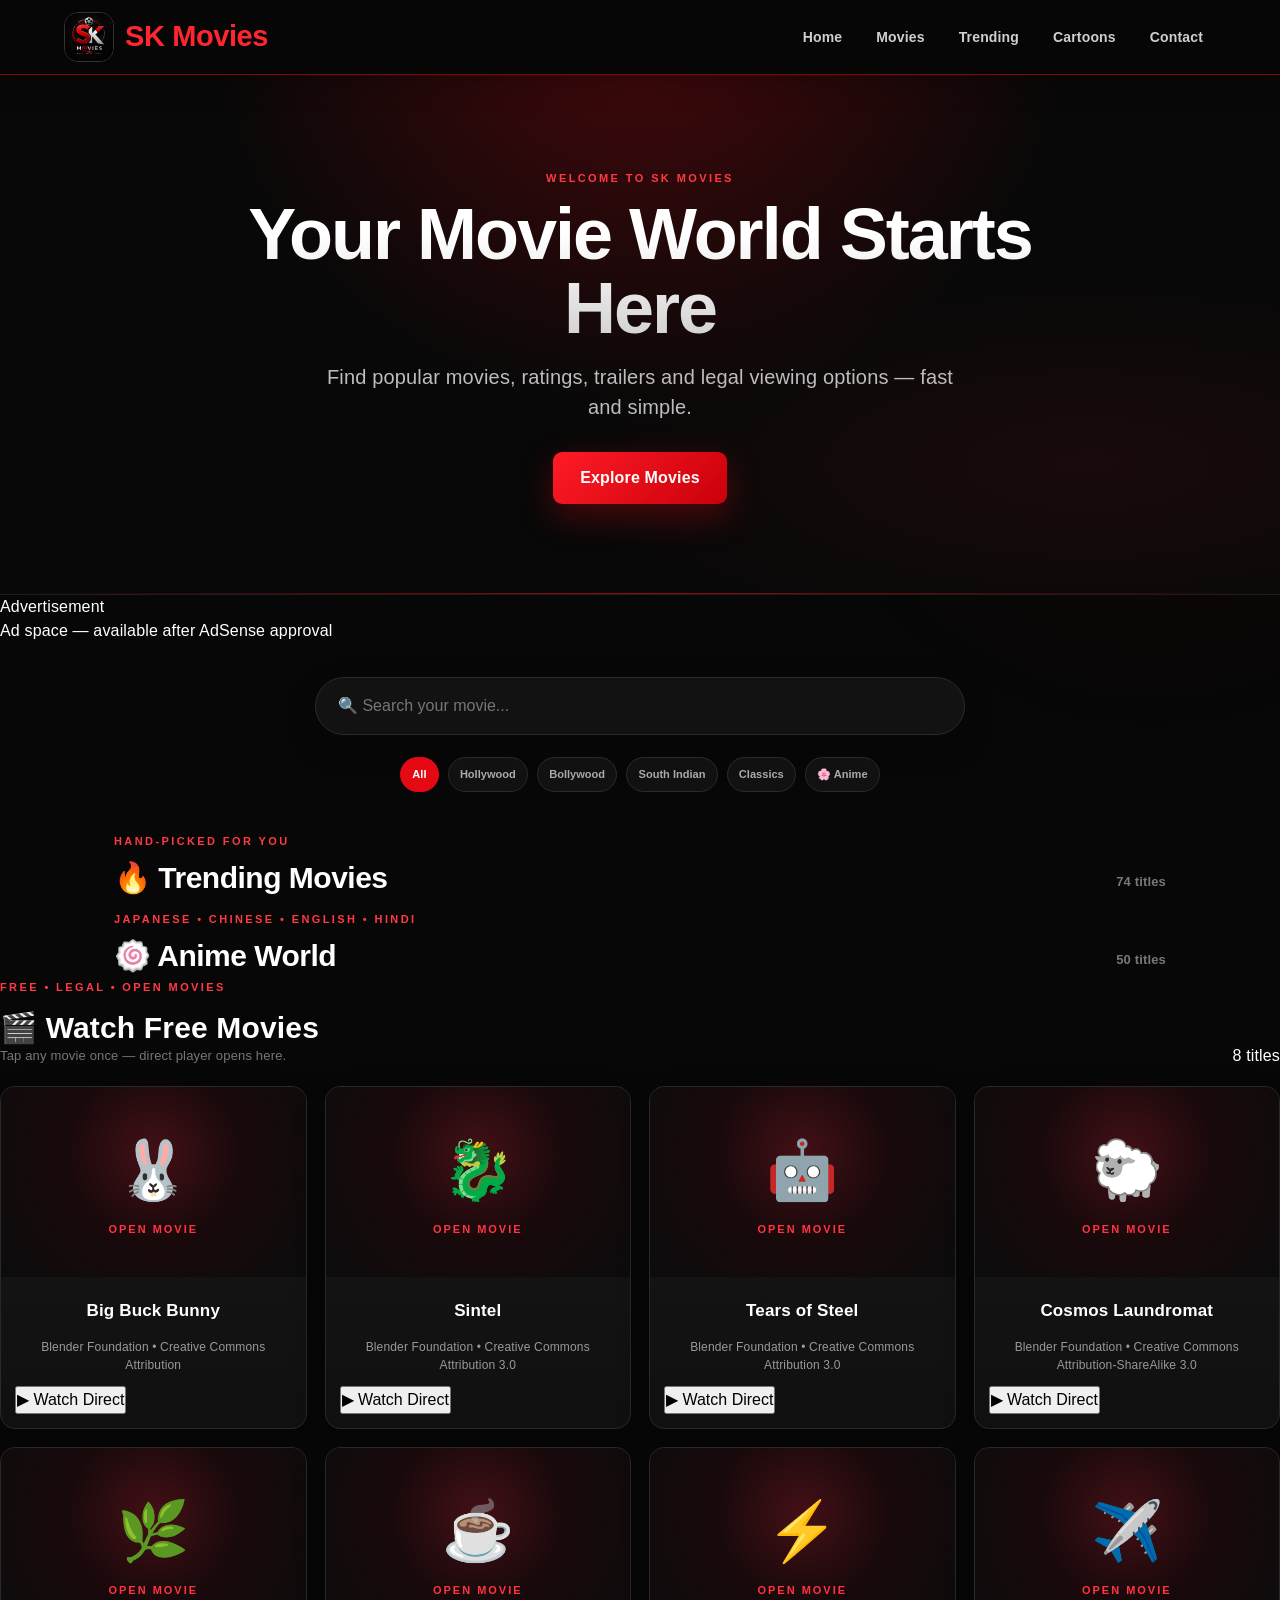
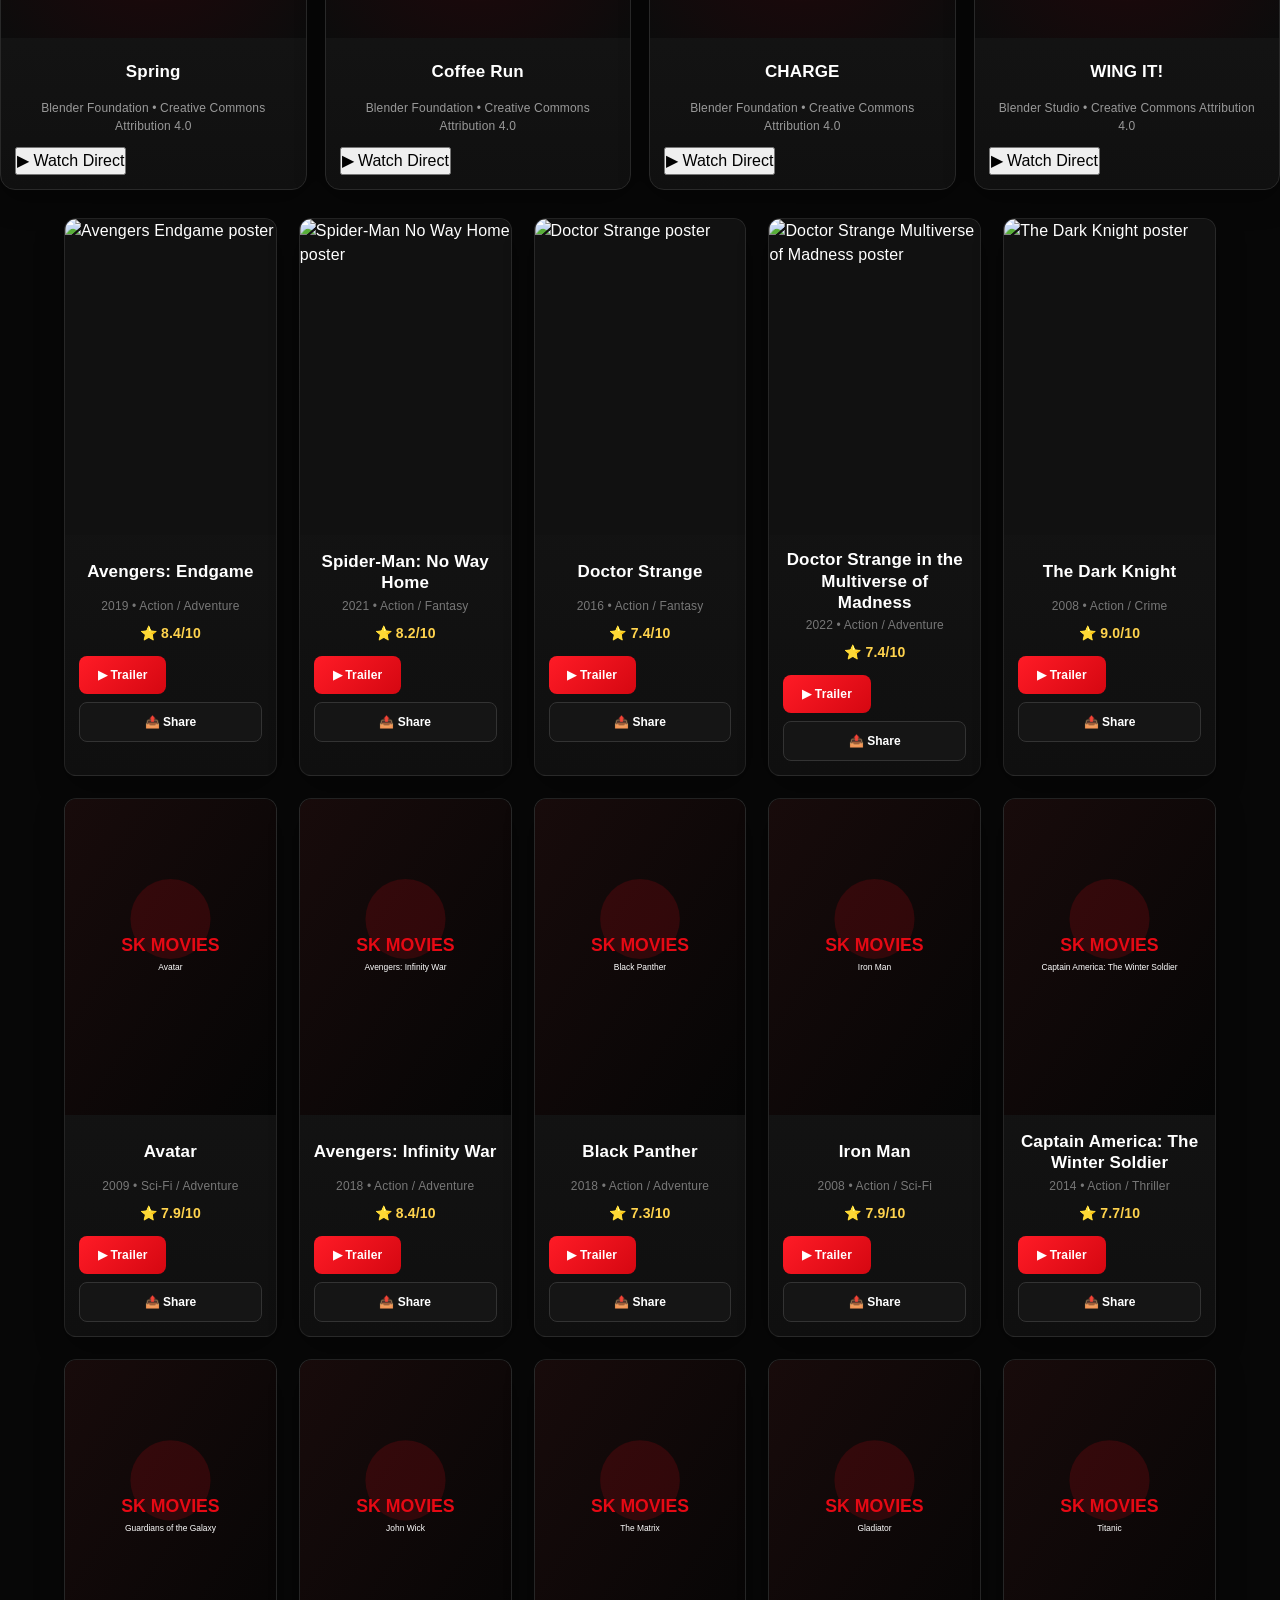
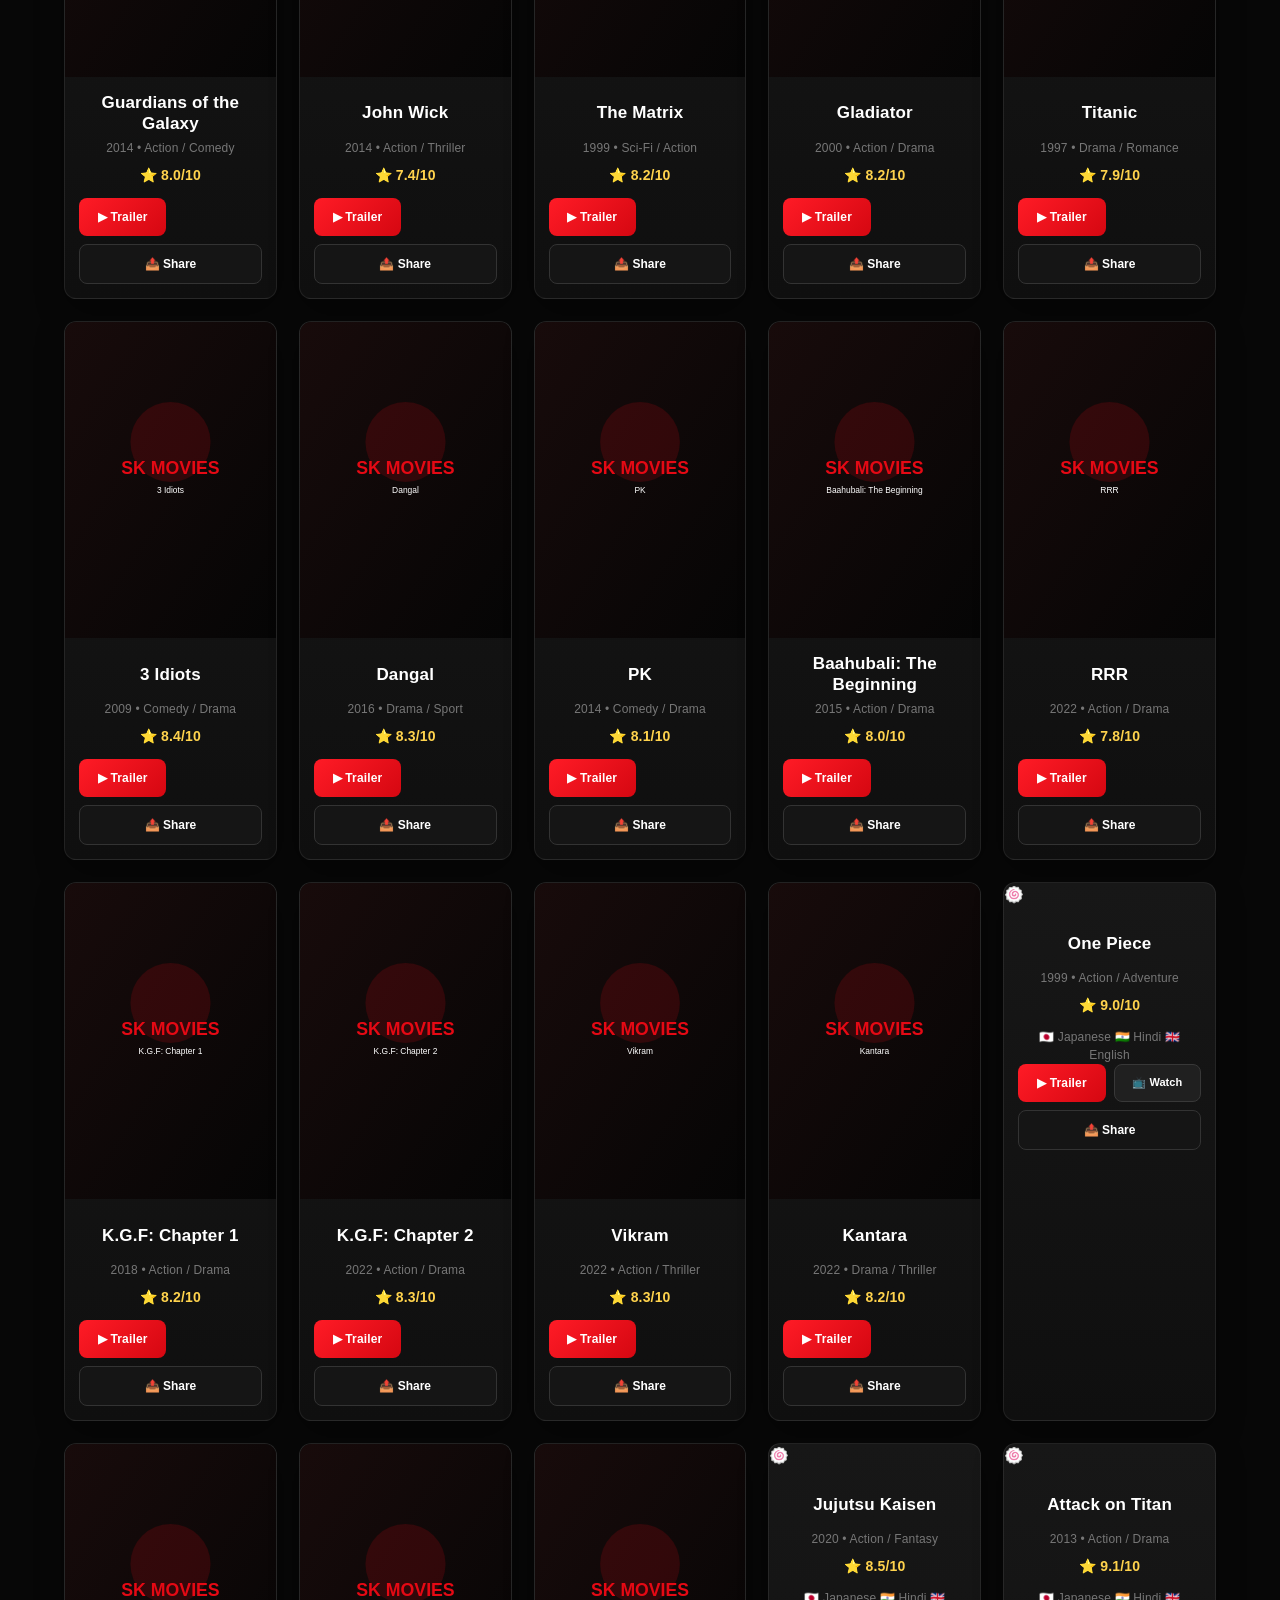
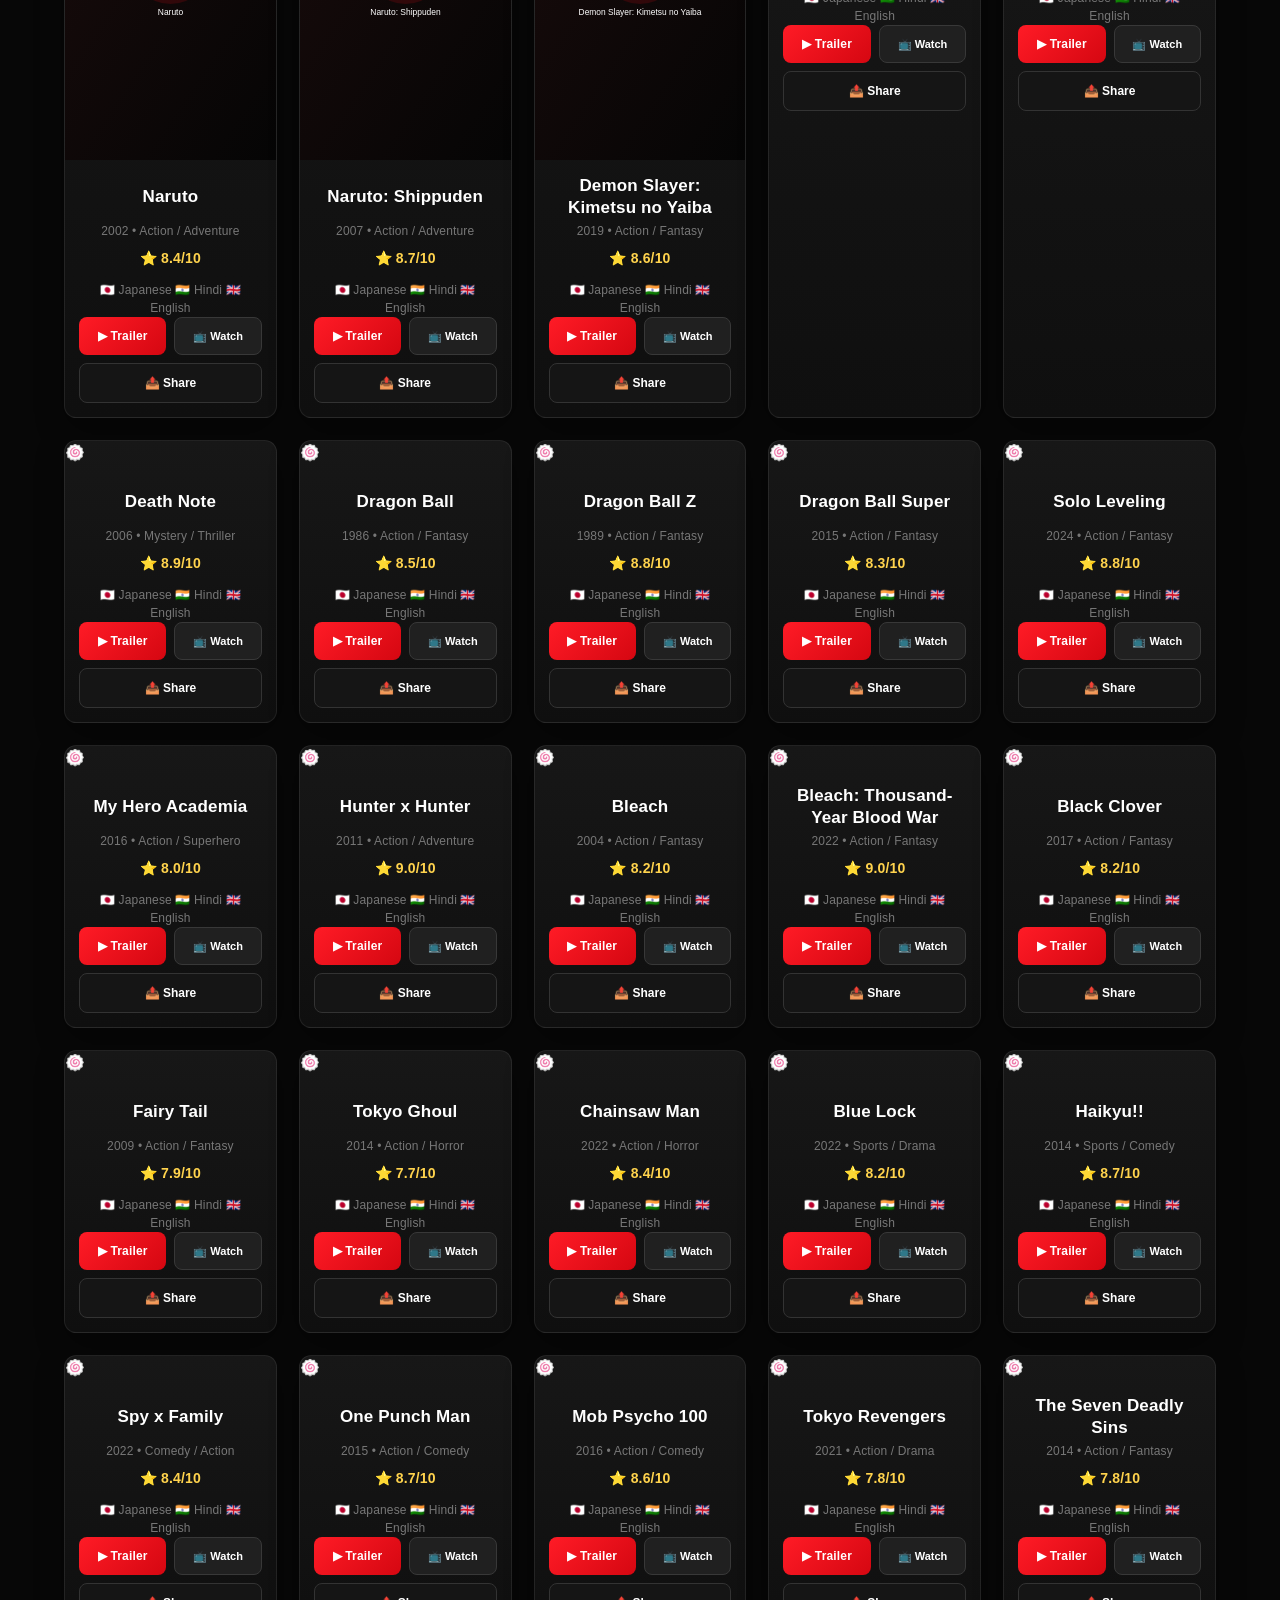
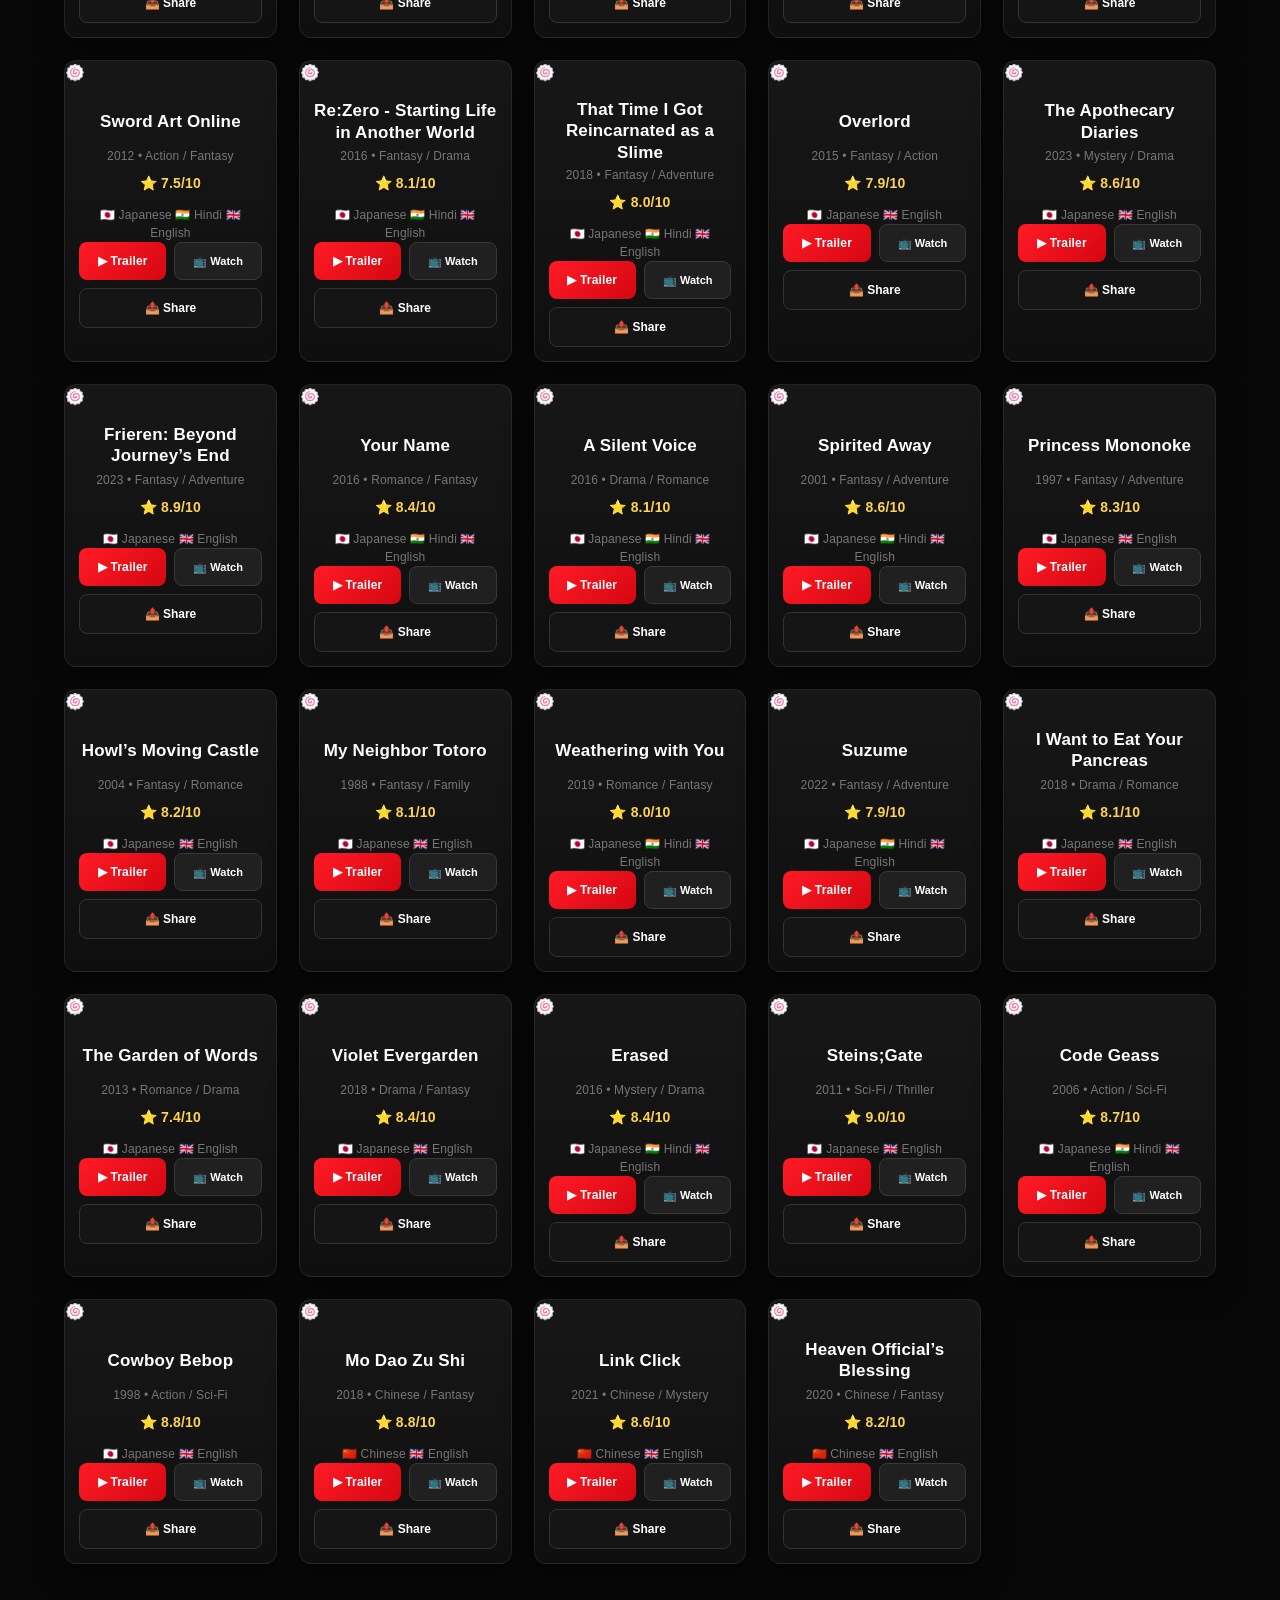
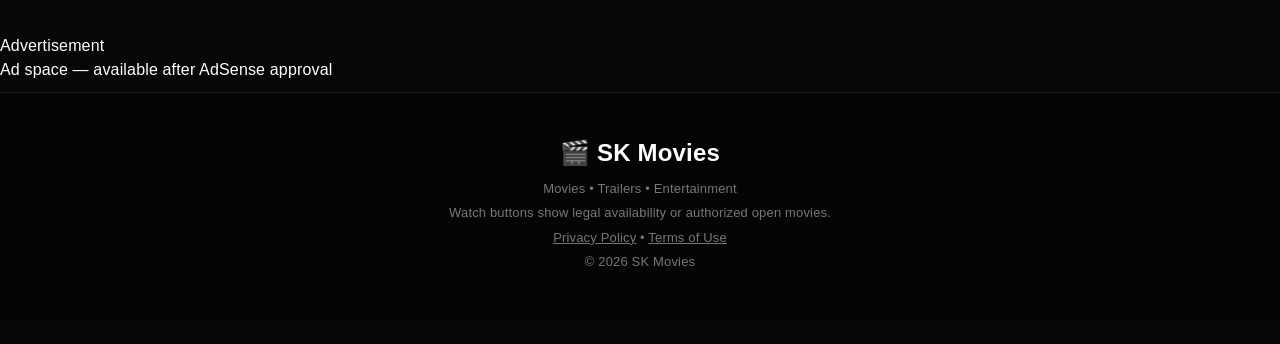
==== commit 9821c006: "Prepare homepage for professional earning setup" ====
--- a/index.html
+++ b/index.html
@@ -5,6 +5,8 @@
 <meta name="viewport" content="width=device-width,initial-scale=1.0">
 <meta name="description" content="SK Movies - discover movies, ratings, trailers and legal viewing options.">
 <meta name="theme-color" content="#090909">
+<meta name="robots" content="index,follow">
+<link rel="canonical" href="https://sajjadkalhoro901-ops.github.io/SK-movies/">
 <meta http-equiv="Content-Security-Policy" content="default-src 'self'; img-src 'self' https://image.tmdb.org https://upload.wikimedia.org data:; style-src 'self'; script-src 'self'; connect-src 'self'; media-src 'self' https://interactive-examples.mdn.mozilla.net https://download.blender.org https://commondatastorage.googleapis.com https://commons.wikimedia.org https://upload.wikimedia.org https://ftp.nluug.nl https://media.xiph.org; frame-src https://video.blender.org https://www.youtube.com https://www.youtube-nocookie.com https://player.vimeo.com; base-uri 'self'; frame-ancestors 'none'; form-action 'self'">
 <title>SK Movies | Movies & Entertainment</title>
 <link rel="stylesheet" href="style.css">
@@ -17,6 +19,7 @@
 </header>
 <section class="hero"><div class="hero-content"><span class="eyebrow">WELCOME TO SK MOVIES</span><h1>Your Movie World Starts Here</h1><p>Find popular movies, ratings, trailers and legal viewing options — fast and simple.</p><a href="#movies" class="hero-btn">Explore Movies</a></div></section>
 <main>
+<section class="ad-slot" aria-label="Advertisement"><span>Advertisement</span><div class="ad-placeholder">Ad space — available after AdSense approval</div></section>
 <div class="search-box"><label for="search" class="sr-only">Search movies</label><input type="search" id="search" placeholder="🔍 Search your movie..." autocomplete="off"></div>
 <div class="filters" aria-label="Movie categories"><button class="filter active" data-filter="all">All</button><button class="filter" data-filter="hollywood">Hollywood</button><button class="filter" data-filter="bollywood">Bollywood</button><button class="filter" data-filter="south">South Indian</button><button class="filter" data-filter="classic">Classics</button><button class="filter" data-filter="anime">🌸 Anime</button></div>
 <div class="section-heading"><div><span class="eyebrow">HAND-PICKED FOR YOU</span><h2 id="trending">🔥 Trending Movies</h2></div><span class="movie-count" id="movie-count"></span></div>
@@ -28,8 +31,9 @@
 <article class="card" data-category="hollywood classic"><img loading="lazy" src="https://image.tmdb.org/t/p/w500/qJ2tW6WMUDux911r6m7haRef0WH.jpg" alt="The Dark Knight poster"><div class="card-body"><h3>The Dark Knight</h3><p class="meta">2008 • Action / Crime</p><p class="rating">⭐ 9.0/10</p><div class="btn-row"><a class="trailer-btn" href="https://www.youtube.com/results?search_query=The+Dark+Knight+Official+Trailer" target="_blank" rel="noopener noreferrer">▶ Trailer</a><a class="watch-btn" href="https://www.justwatch.com/pk/search?q=The%20Dark%20Knight" target="_blank" rel="noopener noreferrer">📺 Watch</a></div></div></article>
 </section>
 <div id="no-results" class="no-results" hidden>No movies found.</div>
+<section class="ad-slot" aria-label="Advertisement"><span>Advertisement</span><div class="ad-placeholder">Ad space — available after AdSense approval</div></section>
 </main>
-<footer id="contact"><h2>🎬 SK Movies</h2><p>Movies • Trailers • Entertainment</p><p>Watch buttons show legal availability or authorized open movies.</p><p>© 2026 SK Movies</p></footer>
+<footer id="contact"><h2>🎬 SK Movies</h2><p>Movies • Trailers • Entertainment</p><p>Watch buttons show legal availability or authorized open movies.</p><p><a href="privacy.html">Privacy Policy</a> • <a href="terms.html">Terms of Use</a></p><p>© 2026 SK Movies</p></footer>
 <script src="script.js" defer></script>
 </body>
 </html>
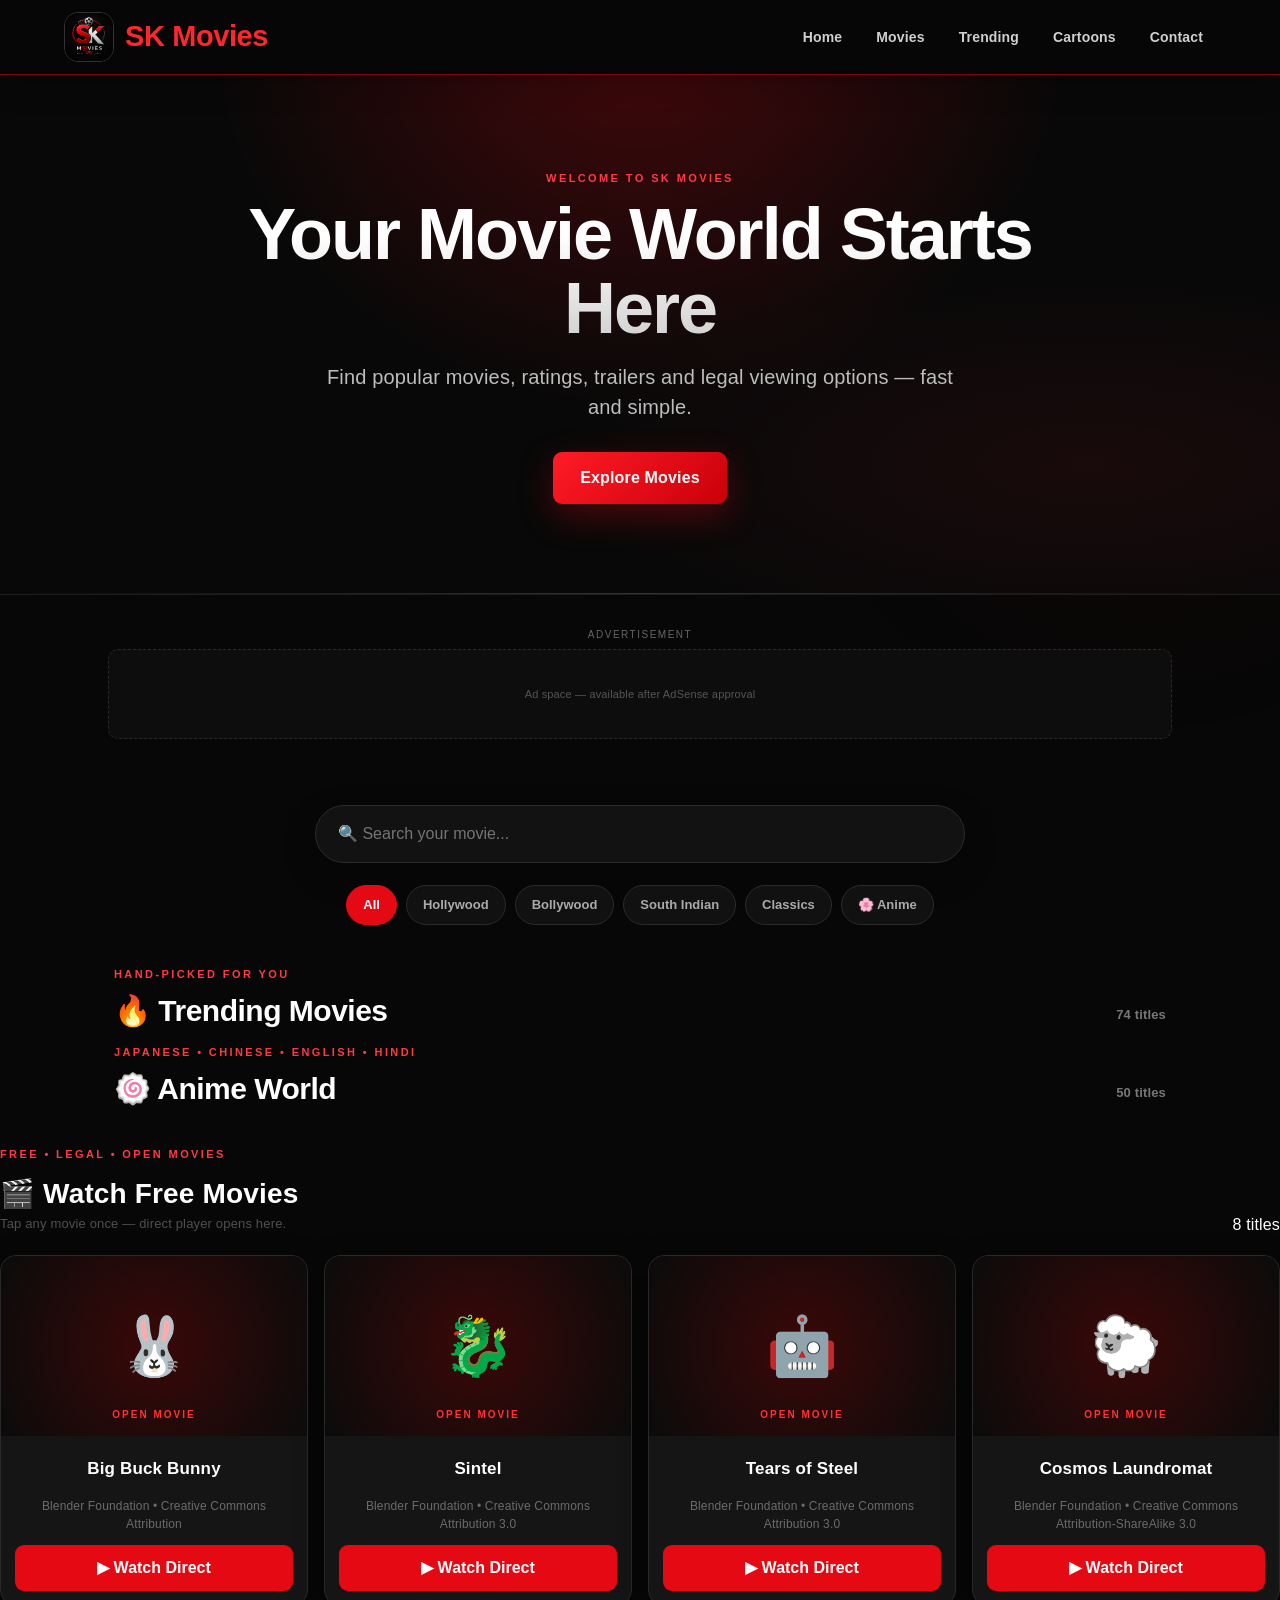
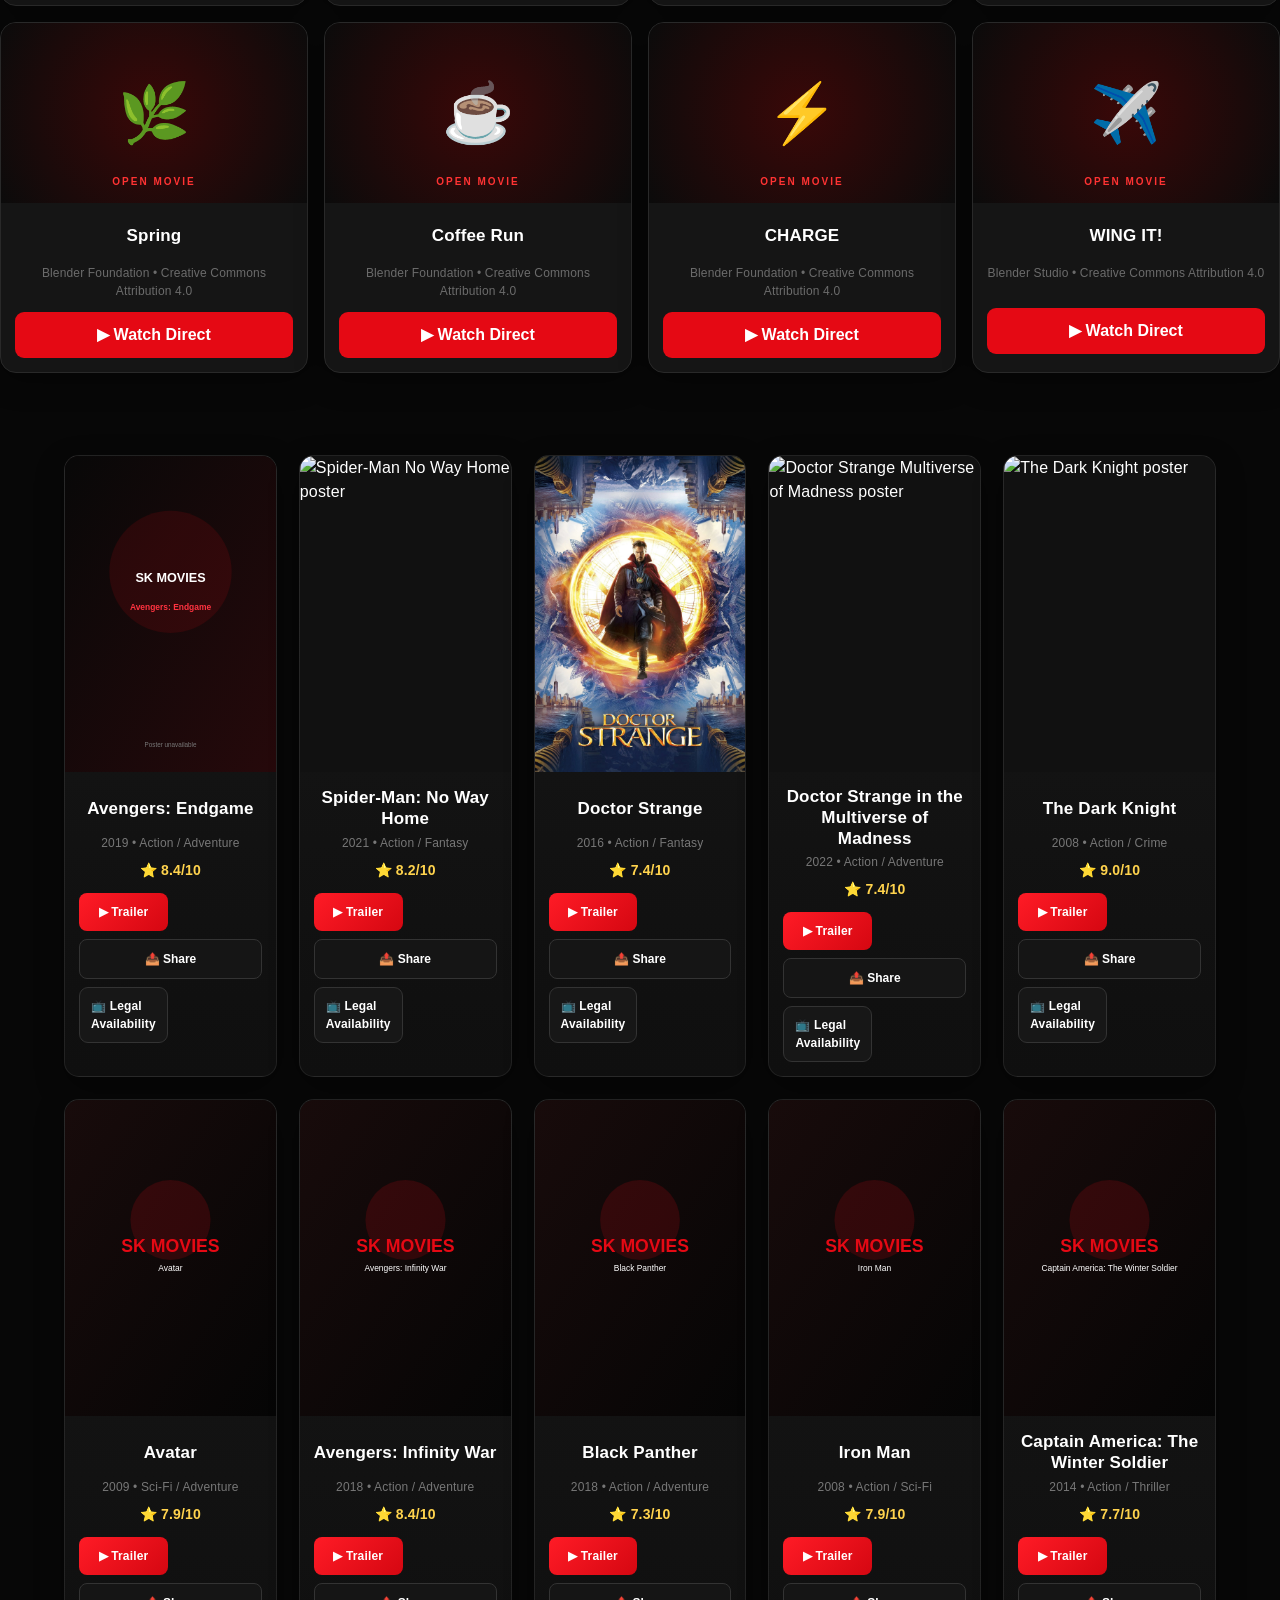
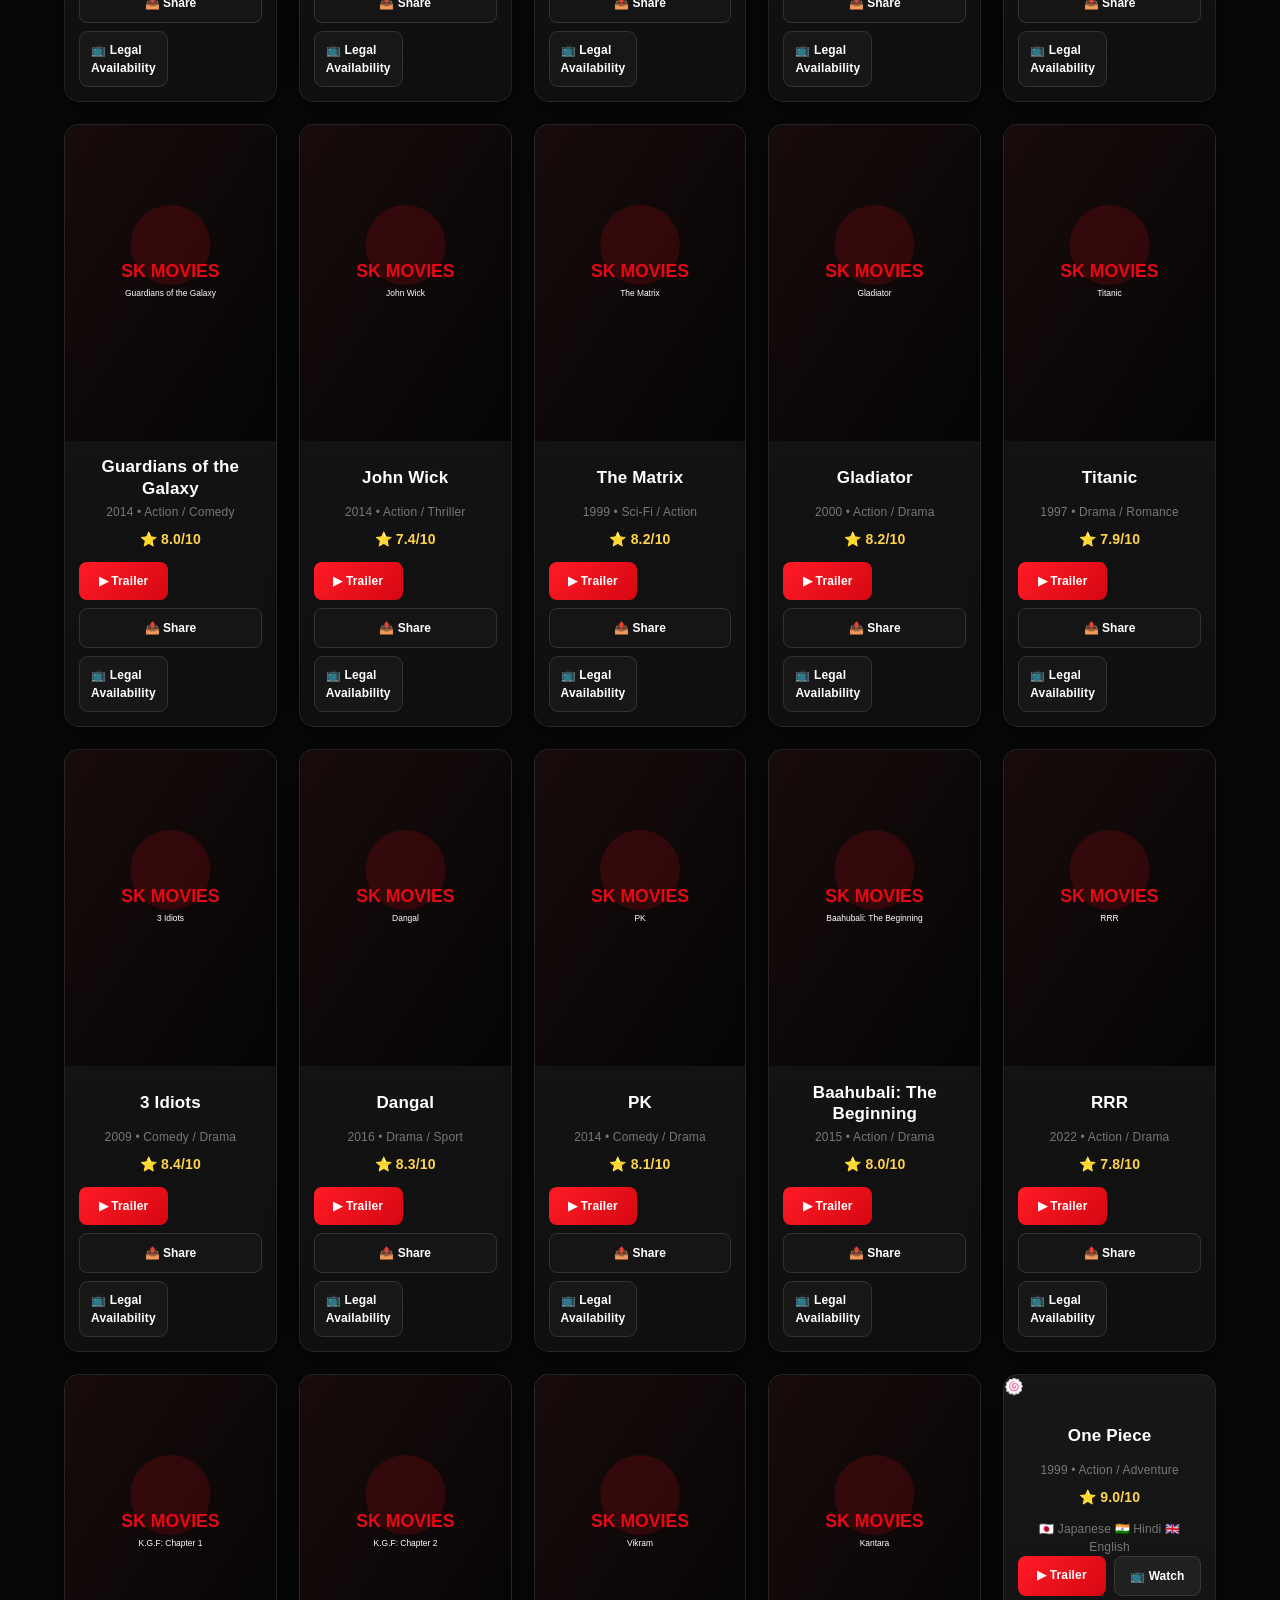
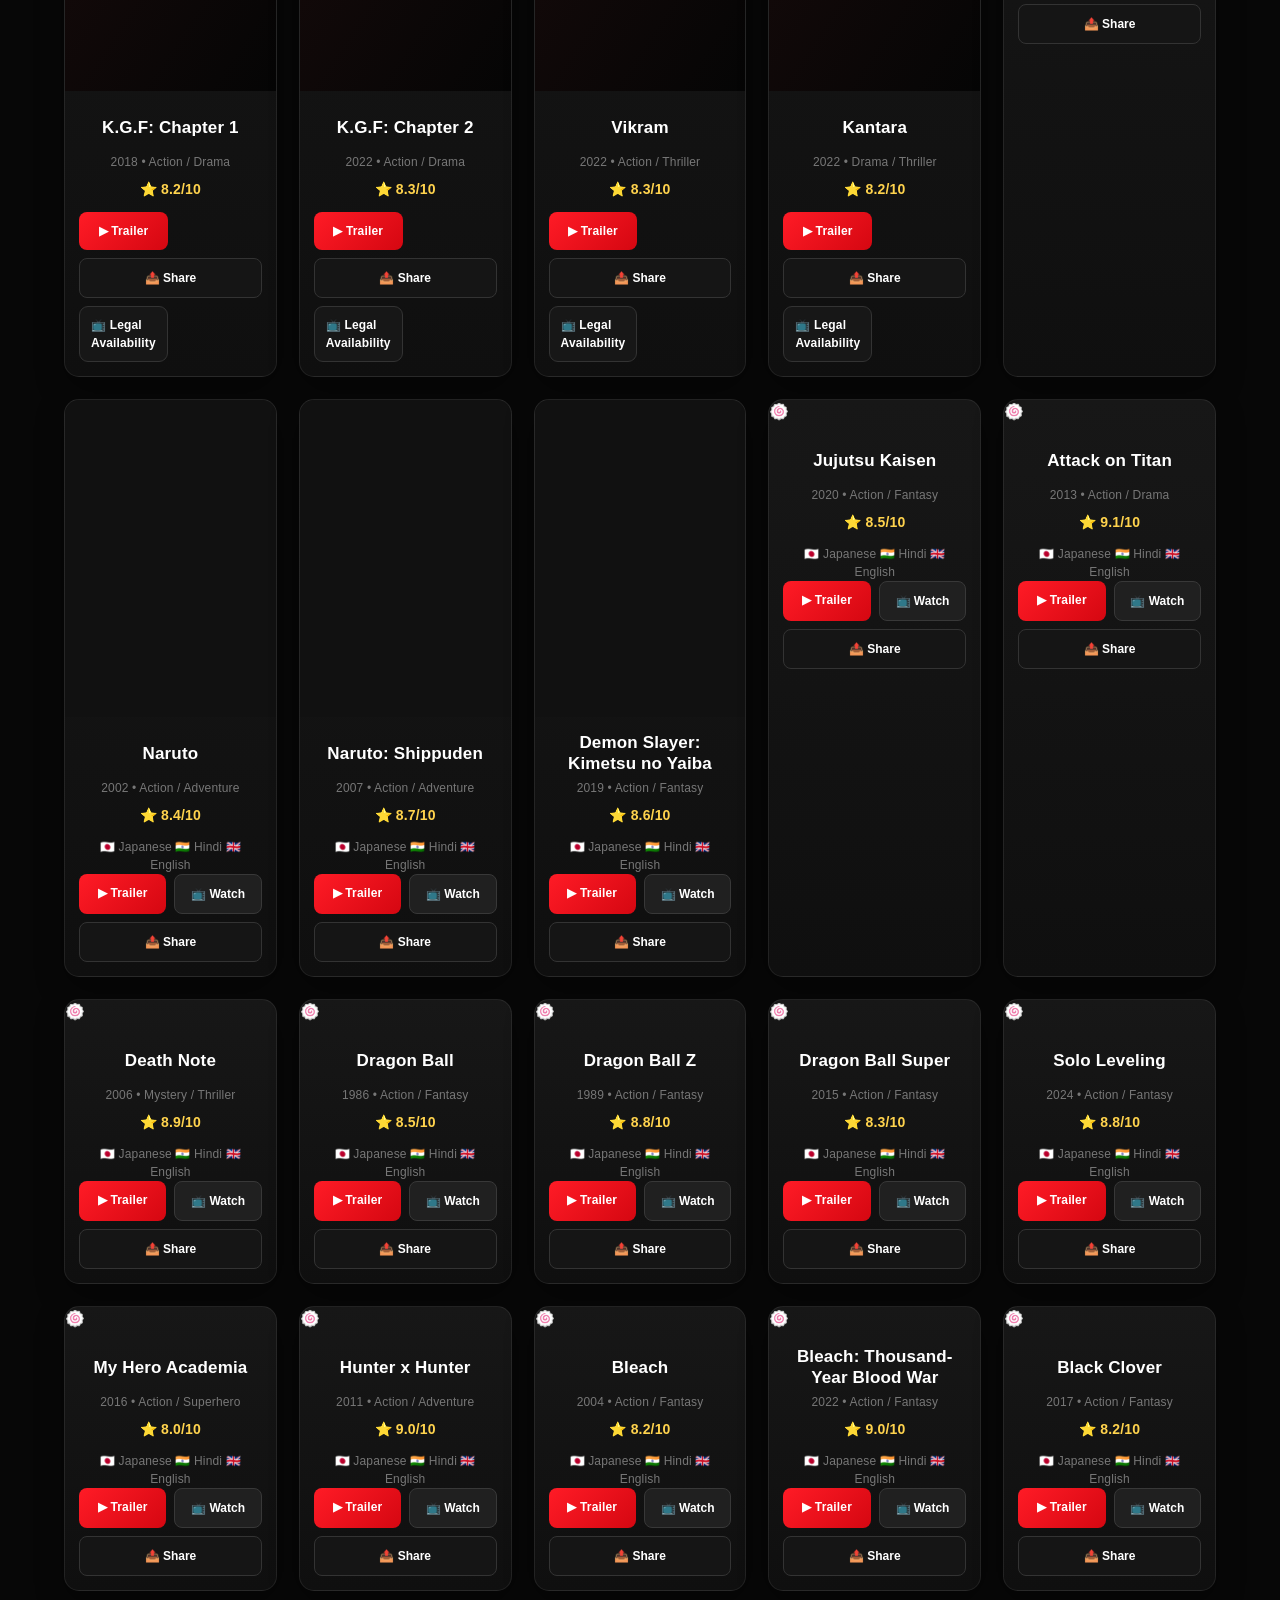
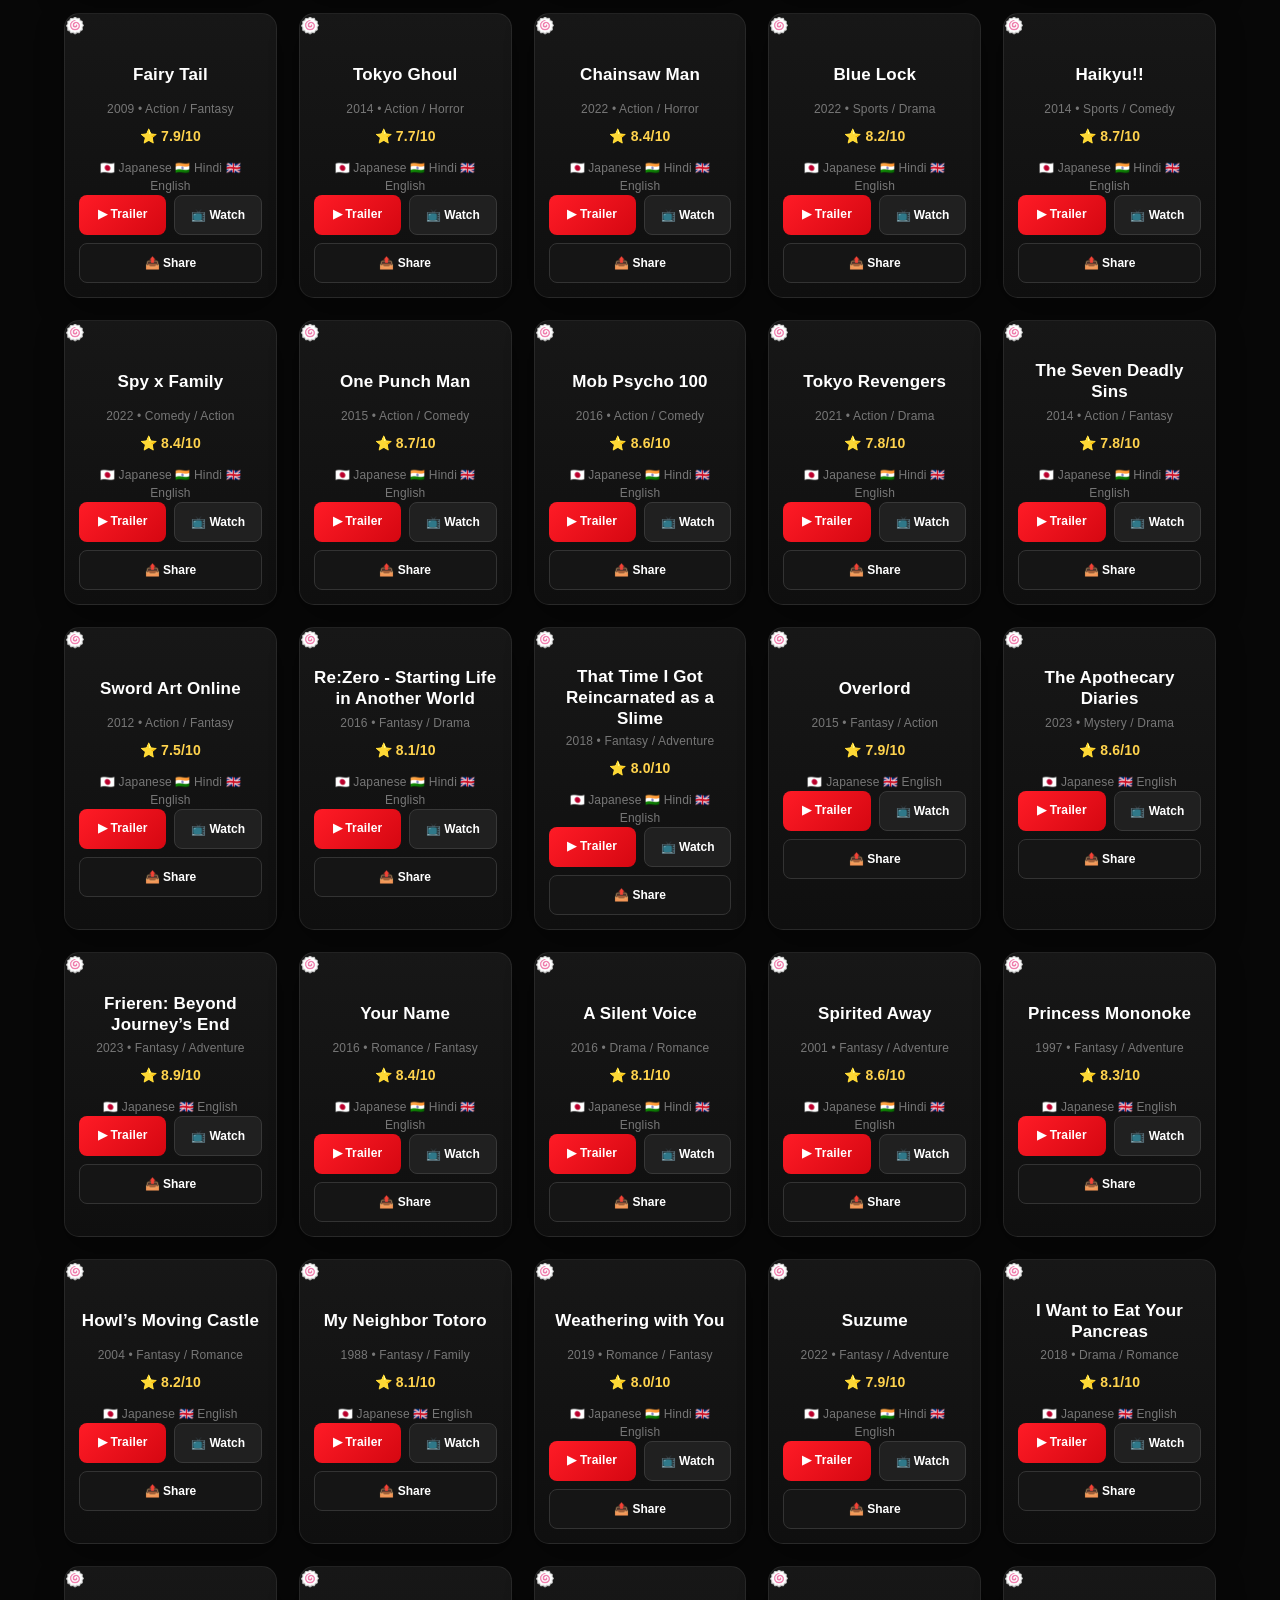
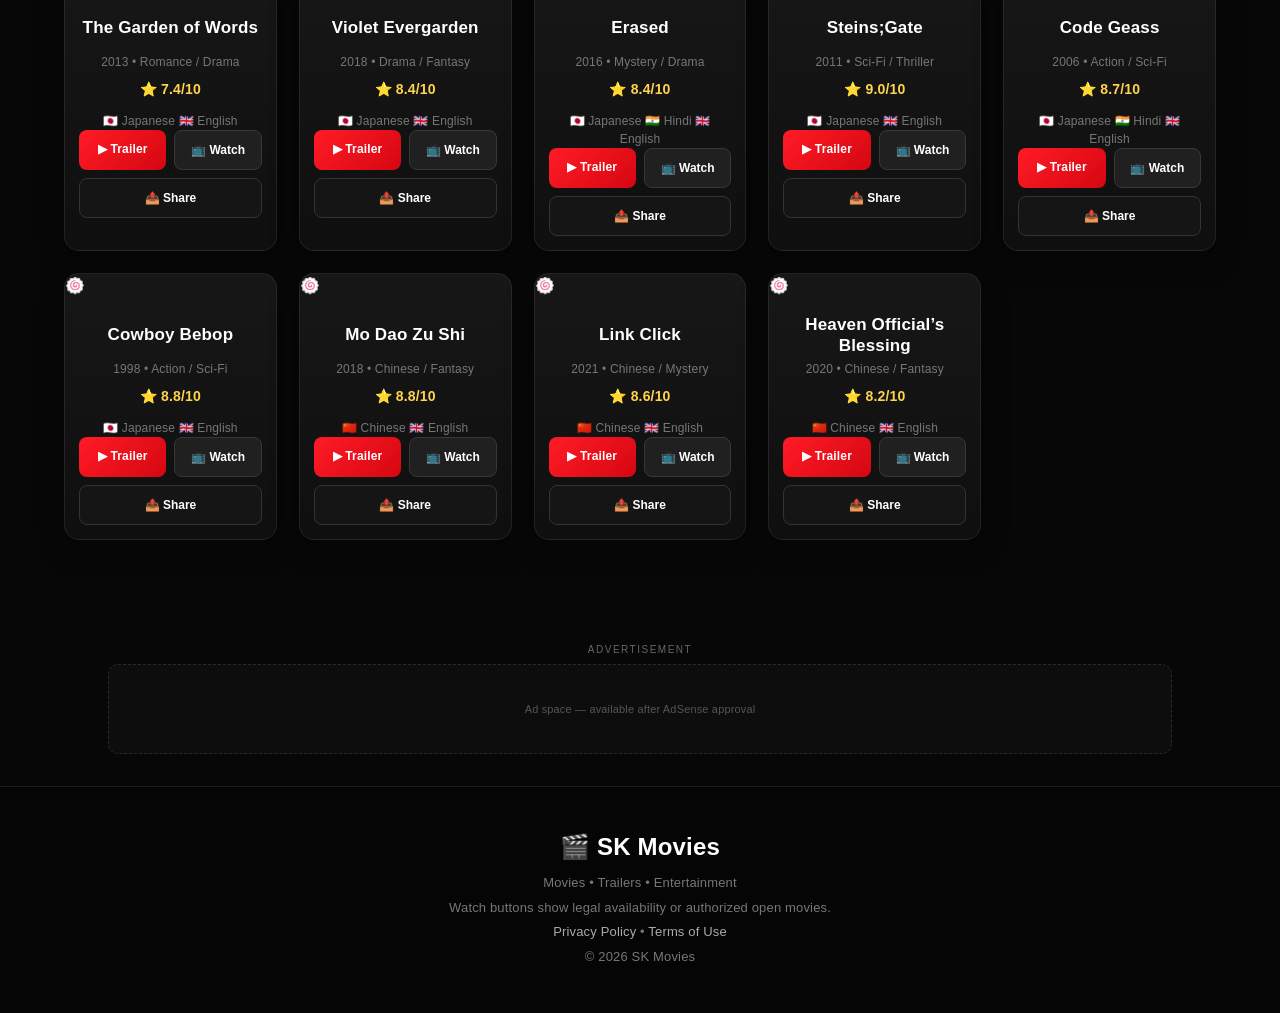
==== commit b274bf80: "Add CSP-safe quality fixes to homepage" ====
--- a/index.html
+++ b/index.html
@@ -11,6 +11,7 @@
 <title>SK Movies | Movies & Entertainment</title>
 <link rel="stylesheet" href="style.css">
 <link rel="stylesheet" href="professional.css">
+<link rel="stylesheet" href="quality-fixes.css">
 </head>
 <body id="top">
 <header>
--- a/professional.css
+++ b/professional.css
@@ -3,5 +3,7 @@
 body{background:var(--sk-bg);letter-spacing:.01em} header{min-height:68px}.brand span{letter-spacing:-.4px}
 .hero{min-height:520px;background:radial-gradient(ellipse at 50% -10%,rgba(229,9,20,.28),transparent 48%),radial-gradient(ellipse at 85% 75%,rgba(255,45,55,.07),transparent 35%),#080808}.hero:after{content:"";position:absolute;inset:auto 0 0;height:1px;background:linear-gradient(90deg,transparent,var(--sk-red),transparent);opacity:.65}.hero-content{position:relative;z-index:1}.hero-btn{transition:transform .2s,box-shadow .2s;background:linear-gradient(135deg,#ff1b26,#c9000a)}.hero-btn:hover{transform:translateY(-2px);box-shadow:0 15px 40px rgba(229,9,20,.4)}
 .search-box,.filters{position:relative;z-index:2}.search-box input{background:rgba(20,20,20,.9);border-color:#2b2b2b;box-shadow:0 12px 35px rgba(0,0,0,.2)}.filter{transition:.2s}.filter:hover{transform:translateY(-1px);border-color:#444}.section-heading{margin-top:10px}.section-heading h2{letter-spacing:-.5px}.card{border-color:var(--sk-line);background:linear-gradient(180deg,#171717,#0f0f0f)}.card img{transition:transform .35s,filter .35s}.card:hover img{transform:scale(1.025);filter:saturate(1.08)}.trailer-btn{background:linear-gradient(135deg,#ff1b26,#d50711)}.watch-btn{transition:.2s}.watch-btn:hover{border-color:#666;background:#292929}
+.ad-slot{max-width:1100px;margin:22px auto;padding:10px 18px;text-align:center;color:#666}.ad-slot>span{display:block;font-size:10px;letter-spacing:1.5px;text-transform:uppercase;margin-bottom:7px}.ad-placeholder{min-height:90px;border:1px dashed #292929;border-radius:10px;background:#0d0d0d;display:grid;place-items:center;font-size:11px;color:#555}
+.legal-page{max-width:900px;margin:0 auto;padding:55px 22px 80px}.legal-page>a{color:#ff3340;text-decoration:none;font-weight:800}.legal-page h1{font-size:42px;margin:24px 0}.legal-page h2{font-size:22px;margin:28px 0 8px}.legal-page p{color:#aaa;line-height:1.8;margin:10px 0}
 .sk-cartoon-section{margin:42px 0 20px;padding:28px 24px 30px;border:1px solid rgba(229,9,20,.2);border-radius:22px;background:linear-gradient(180deg,rgba(30,6,8,.72),rgba(11,11,11,.94));box-shadow:0 20px 70px rgba(0,0,0,.25)}.sk-cartoon-head{display:flex;justify-content:space-between;align-items:flex-end;margin-bottom:22px}.sk-cartoon-head h2{margin:5px 0}.sk-cartoon-sub{color:#999!important;font-size:13px;margin:6px 0 0!important}.sk-cartoon-count{padding:8px 12px;border:1px solid #302020;border-radius:999px;color:#aaa;background:#111;font-size:12px;font-weight:800;white-space:nowrap}.sk-cartoon-grid{display:grid;grid-template-columns:repeat(3,minmax(0,1fr));gap:17px}.sk-cartoon-card{overflow:hidden;background:#111;border:1px solid rgba(255,255,255,.08);border-radius:16px;transition:transform .22s,border-color .22s}.sk-cartoon-card:hover{transform:translateY(-5px);border-color:rgba(229,9,20,.65)}.sk-cartoon-art{height:150px;display:grid;place-items:center;font-size:66px;background:radial-gradient(circle at 50% 35%,rgba(229,9,20,.28),transparent 38%),linear-gradient(145deg,#21090b,#0c0c0c 65%)}.sk-cartoon-body{padding:15px}.sk-cartoon-body h3{margin:0 0 5px;font-weight:850}.sk-cartoon-body p{font-size:12px;color:#8d8d8d;margin:0 0 12px}.sk-cartoon-body video{display:block;width:100%;aspect-ratio:16/9;background:#000;border-radius:9px;outline:1px solid #252525}
-footer{margin-top:10px}@media(max-width:900px){.sk-cartoon-section{margin-left:3%;margin-right:3%}.sk-cartoon-grid{grid-template-columns:repeat(2,minmax(0,1fr))}}@media(max-width:700px){.hero{min-height:430px}.sk-cartoon-section{margin:8px 11px 45px;padding:20px 12px 22px;border-radius:17px}.sk-cartoon-grid{grid-template-columns:repeat(2,minmax(0,1fr));gap:11px}.sk-cartoon-art{height:130px;font-size:52px}.sk-cartoon-head{display:block}.sk-cartoon-count{display:inline-block;margin-top:10px}}
+footer{margin-top:10px}footer a{color:#aaa;text-decoration:none}footer a:hover{color:#fff}@media(max-width:900px){.sk-cartoon-section{margin-left:3%;margin-right:3%}.sk-cartoon-grid{grid-template-columns:repeat(2,minmax(0,1fr))}}@media(max-width:700px){.hero{min-height:430px}.ad-slot{margin:14px 11px}.legal-page{padding:40px 16px 60px}.legal-page h1{font-size:32px}.sk-cartoon-section{margin:8px 11px 45px;padding:20px 12px 22px;border-radius:17px}.sk-cartoon-grid{grid-template-columns:repeat(2,minmax(0,1fr));gap:11px}.sk-cartoon-art{height:130px;font-size:52px}.sk-cartoon-head{display:block}.sk-cartoon-count{display:inline-block;margin-top:10px}}
--- a/quality-fixes.css
+++ b/quality-fixes.css
@@ -0,0 +1,5 @@
+/* SK Movies reliability + mobile polish. Kept in an external stylesheet so the site's strict CSP can use it. */
+.anime-episodes-modal{display:none;position:fixed;inset:0;z-index:6000;background:rgba(0,0,0,.9);padding:16px;align-items:center;justify-content:center}.anime-episodes-modal.show{display:flex}.anime-episodes-box{width:min(850px,100%);max-height:92vh;overflow:auto;background:#111;border:1px solid #333;border-radius:18px;padding:18px;position:relative}.anime-episodes-box h2{margin:0 45px 4px 0}.anime-episodes-box p{color:#999;margin:0 0 15px}.anime-close{position:absolute;right:12px;top:10px;width:38px;height:38px;border:0;border-radius:50%;background:#242424;color:#fff;font-size:24px}.anime-episode-grid{display:grid;grid-template-columns:repeat(6,1fr);gap:8px}.anime-episode{border:1px solid #333;background:#1a1a1a;color:#fff;border-radius:8px;padding:10px 3px;font-weight:800;cursor:pointer}.anime-episode:hover{background:#e50914;border-color:#e50914}.anime-player-wrap{display:none;margin:15px 0}.anime-player-wrap.show{display:block}.anime-player-wrap video{width:100%;max-height:420px;background:#000;border-radius:10px}.anime-legal{font-size:12px!important;color:#666!important}
+#sk-legal-section{margin:34px 0 54px}.sk-legal-head{display:flex;justify-content:space-between;align-items:end;gap:16px;margin-bottom:18px}.sk-legal-head h2{margin:4px 0;font-size:28px}.sk-legal-head p{opacity:.65}.sk-legal-grid{display:grid;grid-template-columns:repeat(4,minmax(0,1fr));gap:16px}.sk-legal-card{background:#151515;border:1px solid #292929;border-radius:16px;overflow:hidden;box-shadow:0 8px 30px #0005;cursor:pointer;transition:.18s}.sk-legal-card:hover{transform:translateY(-3px);border-color:#e50914}.sk-legal-art{height:180px;display:grid;place-items:center;background:radial-gradient(circle,#3a0808,#0b0b0b);font-size:58px;position:relative}.sk-legal-art span{position:absolute;bottom:14px;font-size:10px;font-weight:900;letter-spacing:2px;color:#ff3333}.sk-legal-body{padding:14px}.sk-legal-body h3{margin:0 0 7px;font-size:17px}.sk-legal-meta{font-size:12px;opacity:.65;min-height:32px}.sk-direct-btn{width:100%;border:0;border-radius:9px;padding:11px;background:#e50914;color:#fff;font-weight:800;cursor:pointer}.sk-direct-btn:active{transform:scale(.98)}.sk-legal-player{position:fixed;inset:0;background:rgba(0,0,0,.94);display:none;align-items:center;justify-content:center;padding:12px;z-index:99999}.sk-legal-player.show{display:flex}.sk-legal-box{position:relative;width:min(1000px,100%);background:#111;border:1px solid #3a3a3a;border-radius:18px;padding:14px;box-shadow:0 20px 80px #000}.sk-legal-box h2{margin:0 55px 12px 0;color:#fff;font-size:21px}.sk-legal-close{position:absolute;right:12px;top:9px;width:44px;height:44px;border:0;border-radius:50%;background:#292929;color:#fff;font-size:29px;cursor:pointer}.sk-legal-media{width:100%;aspect-ratio:16/9;border:0;border-radius:12px;background:#000;display:block}.sk-legal-credit{font-size:12px;opacity:.65;margin:10px 0 0;color:#fff}.sk-legal-status{display:none;margin-top:9px;padding:9px;border-radius:9px;background:#2a1515;color:#ffb4b4;font-size:12px}.sk-legal-status.show{display:block}
+.legal-availability-btn{display:inline-flex;align-items:center;justify-content:center;gap:5px;text-decoration:none;border:1px solid #333;border-radius:9px;padding:9px 11px;background:#171717;color:#fff;font-weight:800;font-size:12px}.legal-availability-btn:hover{border-color:#666;background:#242424}.poster-fallback{object-fit:cover!important;background:#120708!important}
+@media(max-width:900px){.sk-legal-grid{grid-template-columns:repeat(2,minmax(0,1fr))}}@media(max-width:600px){.anime-episode-grid{grid-template-columns:repeat(4,1fr)}.sk-legal-head{display:block}.sk-legal-grid{grid-template-columns:1fr}.sk-legal-art{height:210px}.sk-legal-box{padding:10px}.sk-legal-close{right:9px;top:6px}.legal-availability-btn{width:100%;margin-top:4px}}
